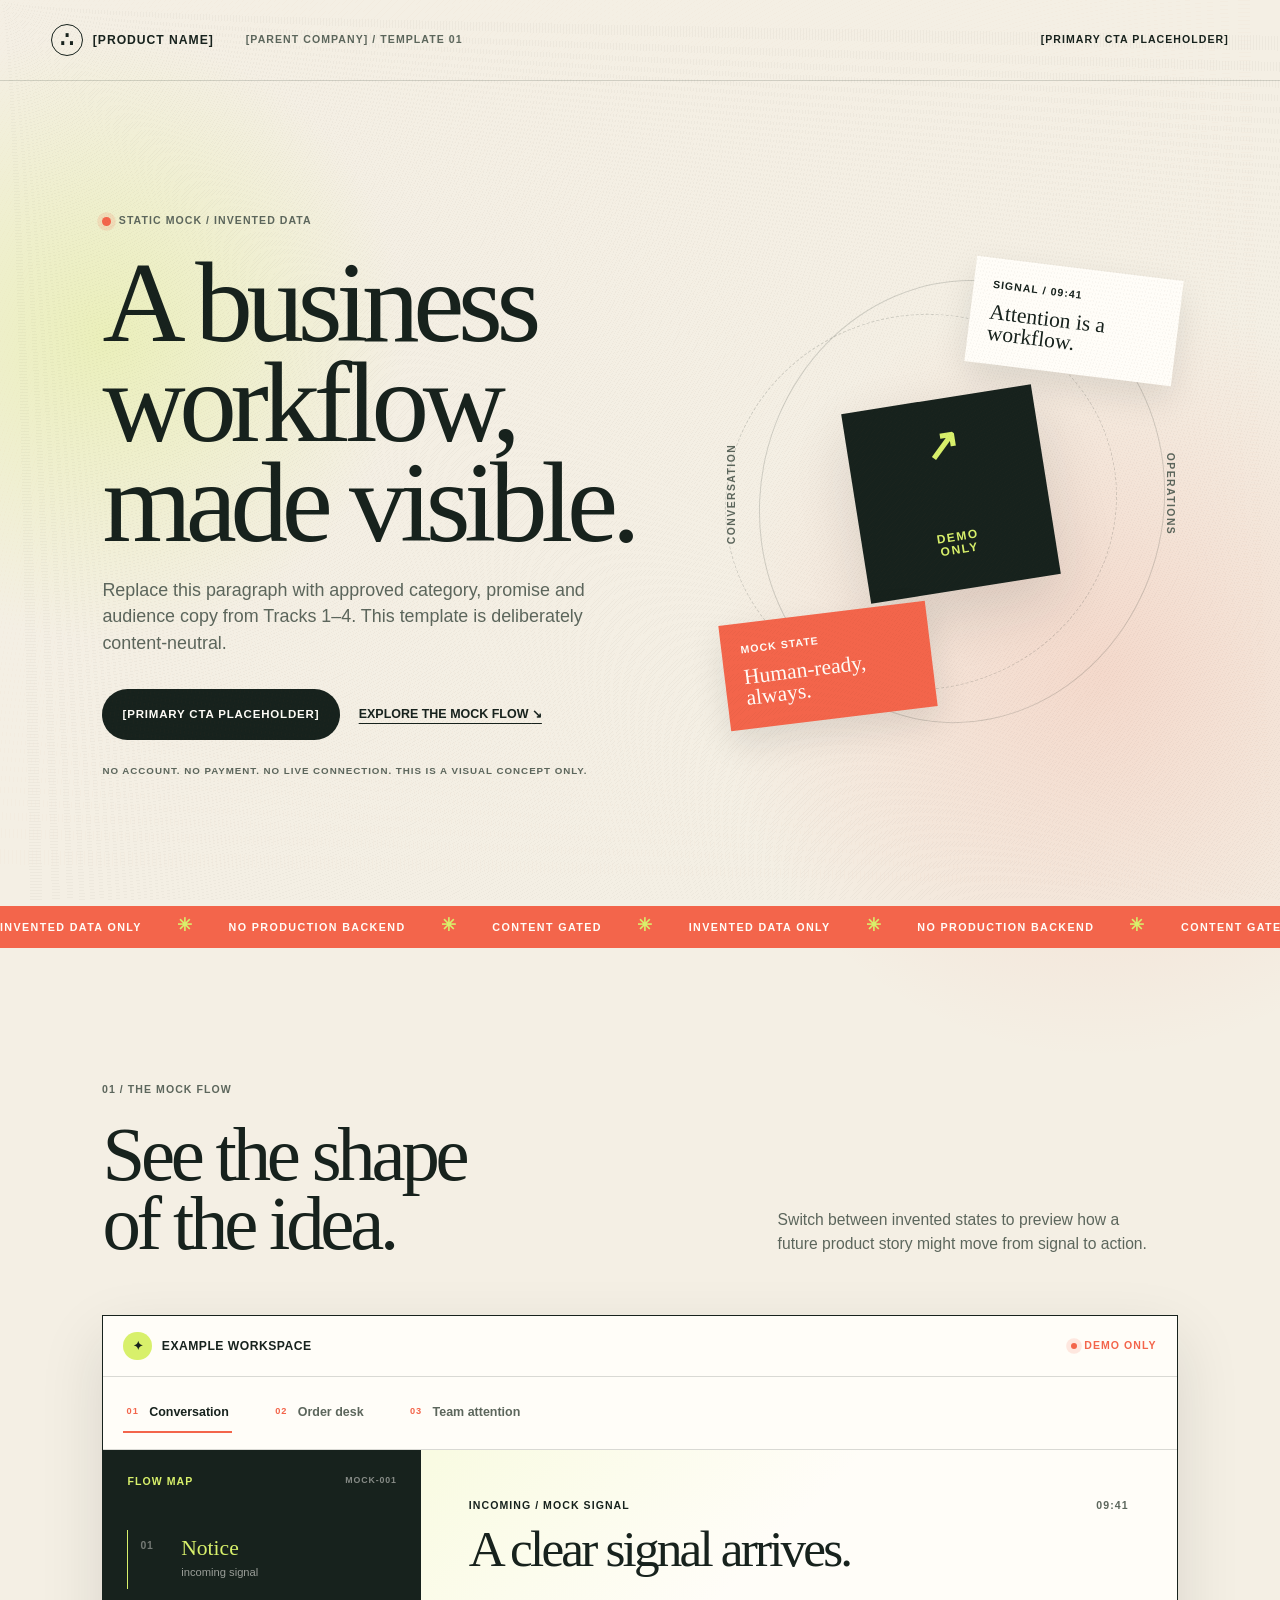
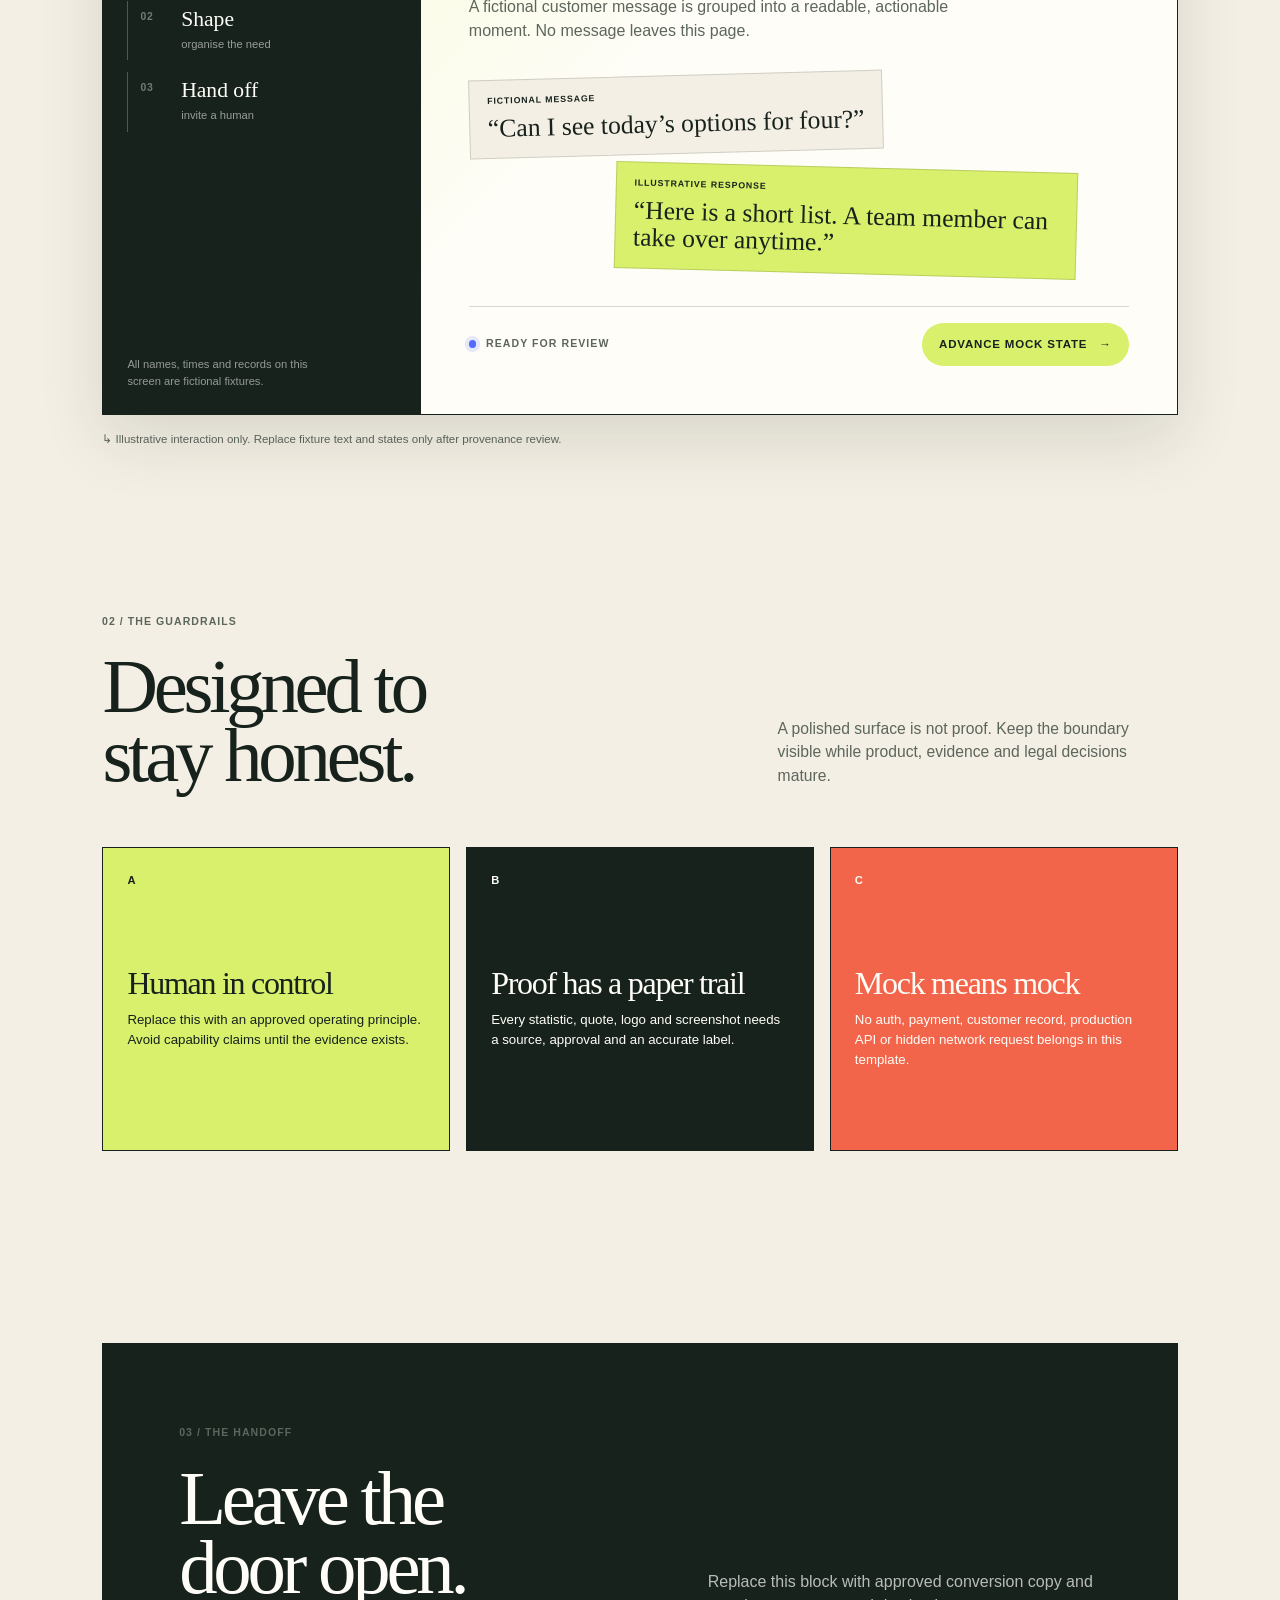
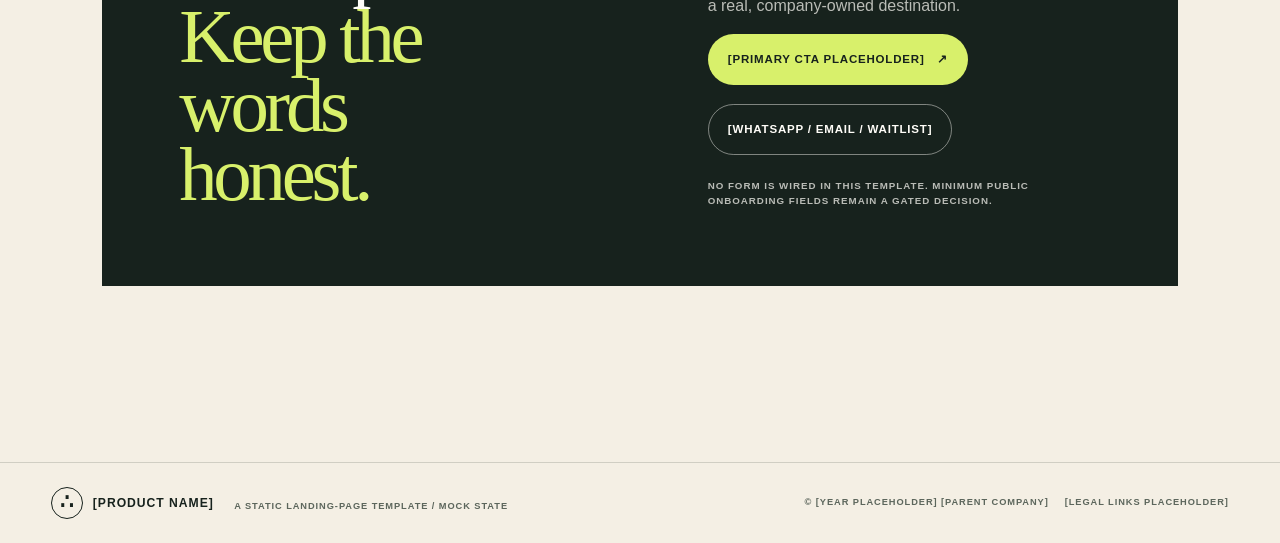
==== site/index.html @ c1456623 "feat(web): add native landing template mock flow Co-authored-by: Copilot <223556219+Copilot@users.no" ====
<!doctype html>
<html lang="en">
  <head>
    <meta charset="utf-8" />
    <meta name="viewport" content="width=device-width, initial-scale=1" />
    <meta
      name="description"
      content="Content-neutral landing-page template with an illustrative workflow mock."
    />
    <meta name="theme-color" content="#f4efe4" />
    <title>[PRODUCT NAME] — static landing-page template</title>
    <link rel="icon" href="./favicon.svg" type="image/svg+xml" />
    <link rel="stylesheet" href="./styles.css" />
  </head>
  <body>
    <a class="skip-link" href="#main-content">Skip to content</a>

    <div class="page-frame">
      <header class="site-header" aria-label="Site header">
        <a class="wordmark" href="#top" aria-label="Return to top">
          <span class="wordmark-mark" aria-hidden="true">∴</span>
          <span>[PRODUCT NAME]</span>
        </a>
        <p class="header-note">[PARENT COMPANY] / TEMPLATE 01</p>
        <a class="header-link" href="#contact">[PRIMARY CTA PLACEHOLDER]</a>
      </header>

      <main id="main-content">
        <section class="hero section-grid" id="top" aria-labelledby="hero-title">
          <div class="hero-copy reveal">
            <p class="eyebrow"><span class="status-dot" aria-hidden="true"></span> STATIC MOCK / INVENTED DATA</p>
            <h1 id="hero-title">A business workflow, made visible.</h1>
            <p class="hero-lede">
              Replace this paragraph with approved category, promise and audience
              copy from Tracks 1–4. This template is deliberately content-neutral.
            </p>
            <div class="hero-actions" aria-label="Primary actions">
              <a class="button button-primary" href="#contact">[PRIMARY CTA PLACEHOLDER]</a>
              <a class="text-link" href="#experience">Explore the mock flow <span aria-hidden="true">↘</span></a>
            </div>
            <p class="micro-note">
              No account. No payment. No live connection. This is a visual concept only.
            </p>
          </div>

          <div class="hero-orbit reveal reveal-delay" aria-label="Illustrative signal board">
            <div class="orbit-halo orbit-halo-one" aria-hidden="true"></div>
            <div class="orbit-halo orbit-halo-two" aria-hidden="true"></div>
            <div class="orbit-card orbit-card-top">
              <span class="card-kicker">SIGNAL / 09:41</span>
              <strong>Attention is a workflow.</strong>
            </div>
            <div class="orbit-core">
              <span class="core-rune" aria-hidden="true">↗</span>
              <span>DEMO<br />ONLY</span>
            </div>
            <div class="orbit-card orbit-card-bottom">
              <span class="card-kicker">MOCK STATE</span>
              <strong>Human-ready, always.</strong>
            </div>
            <span class="orbit-label orbit-label-left">conversation</span>
            <span class="orbit-label orbit-label-right">operations</span>
          </div>
        </section>

        <section class="marquee-band" aria-label="Template boundary">
          <div class="marquee-track">
            <span>INVENTED DATA ONLY</span><span aria-hidden="true">✳</span>
            <span>NO PRODUCTION BACKEND</span><span aria-hidden="true">✳</span>
            <span>CONTENT GATED</span><span aria-hidden="true">✳</span>
            <span>INVENTED DATA ONLY</span><span aria-hidden="true">✳</span>
            <span>NO PRODUCTION BACKEND</span><span aria-hidden="true">✳</span>
            <span>CONTENT GATED</span><span aria-hidden="true">✳</span>
          </div>
        </section>

        <section class="experience section-wrap" id="experience" aria-labelledby="experience-title">
          <div class="section-heading reveal">
            <div>
              <p class="eyebrow">01 / THE MOCK FLOW</p>
              <h2 id="experience-title">See the shape of the idea.</h2>
            </div>
            <p class="section-intro">
              Switch between invented states to preview how a future product story
              might move from signal to action.
            </p>
          </div>

          <div class="demo-shell reveal">
            <div class="demo-topline">
              <div class="demo-brand">
                <span class="demo-brand-mark" aria-hidden="true">✦</span>
                <span>Example workspace</span>
              </div>
              <span class="demo-pill"><span class="status-dot" aria-hidden="true"></span> DEMO ONLY</span>
            </div>

            <div class="demo-tabs" role="tablist" aria-label="Mock workflow views">
              <button class="demo-tab is-active" id="tab-conversation" role="tab" aria-selected="true" aria-controls="mock-panel" tabindex="0" data-view="conversation">
                <span class="tab-index">01</span> Conversation
              </button>
              <button class="demo-tab" id="tab-order" role="tab" aria-selected="false" aria-controls="mock-panel" tabindex="-1" data-view="order">
                <span class="tab-index">02</span> Order desk
              </button>
              <button class="demo-tab" id="tab-attention" role="tab" aria-selected="false" aria-controls="mock-panel" tabindex="-1" data-view="attention">
                <span class="tab-index">03</span> Team attention
              </button>
            </div>

            <div class="mock-panel" id="mock-panel" role="tabpanel" aria-labelledby="tab-conversation" aria-live="polite">
              <div class="mock-sidebar">
                <div class="sidebar-heading">
                  <span>FLOW MAP</span>
                  <span class="muted">MOCK-001</span>
                </div>
                <ol class="flow-list" aria-label="Mock flow steps">
                  <li class="flow-step is-current">
                    <button type="button" data-step="0">
                      <span class="flow-number">01</span>
                      <span><strong>Notice</strong><small>incoming signal</small></span>
                    </button>
                  </li>
                  <li class="flow-step">
                    <button type="button" data-step="1">
                      <span class="flow-number">02</span>
                      <span><strong>Shape</strong><small>organise the need</small></span>
                    </button>
                  </li>
                  <li class="flow-step">
                    <button type="button" data-step="2">
                      <span class="flow-number">03</span>
                      <span><strong>Hand off</strong><small>invite a human</small></span>
                    </button>
                  </li>
                </ol>
                <p class="sidebar-footnote">All names, times and records on this screen are fictional fixtures.</p>
              </div>

              <div class="mock-content">
                <div class="mock-content-top">
                  <div>
                    <p class="card-kicker" id="mock-kicker">INCOMING / MOCK SIGNAL</p>
                    <h3 id="mock-title">A clear signal arrives.</h3>
                  </div>
                  <span class="mock-time" id="mock-time">09:41</span>
                </div>
                <p class="mock-copy" id="mock-copy">
                  A fictional customer message is grouped into a readable,
                  actionable moment. No message leaves this page.
                </p>
                <div class="mock-visual" id="mock-visual">
                  <div class="message-bubble message-bubble-in">
                    <span class="bubble-label">FICTIONAL MESSAGE</span>
                    “Can I see today’s options for four?”
                  </div>
                  <div class="message-bubble message-bubble-out">
                    <span class="bubble-label">ILLUSTRATIVE RESPONSE</span>
                    “Here is a short list. A team member can take over anytime.”
                  </div>
                </div>
                <div class="mock-footer">
                  <span class="mock-state" id="mock-state"><span class="state-dot" aria-hidden="true"></span> Ready for review</span>
                  <button class="button button-small" type="button" id="mock-action">Advance mock state <span aria-hidden="true">→</span></button>
                </div>
              </div>
            </div>
          </div>
          <p class="demo-caption"><span aria-hidden="true">↳</span> Illustrative interaction only. Replace fixture text and states only after provenance review.</p>
        </section>

        <section class="principles section-wrap" id="principles" aria-labelledby="principles-title">
          <div class="section-heading reveal">
            <div>
              <p class="eyebrow">02 / THE GUARDRAILS</p>
              <h2 id="principles-title">Designed to stay honest.</h2>
            </div>
            <p class="section-intro">
              A polished surface is not proof. Keep the boundary visible while
              product, evidence and legal decisions mature.
            </p>
          </div>
          <div class="principles-grid">
            <article class="principle-card principle-card-lime reveal">
              <span class="principle-number">A</span>
              <h3>Human in control</h3>
              <p>Replace this with an approved operating principle. Avoid capability claims until the evidence exists.</p>
            </article>
            <article class="principle-card principle-card-ink reveal reveal-delay">
              <span class="principle-number">B</span>
              <h3>Proof has a paper trail</h3>
              <p>Every statistic, quote, logo and screenshot needs a source, approval and an accurate label.</p>
            </article>
            <article class="principle-card principle-card-red reveal reveal-delay-two">
              <span class="principle-number">C</span>
              <h3>Mock means mock</h3>
              <p>No auth, payment, customer record, production API or hidden network request belongs in this template.</p>
            </article>
          </div>
        </section>

        <section class="contact section-wrap" id="contact" aria-labelledby="contact-title">
          <div class="contact-panel reveal">
            <div>
              <p class="eyebrow">03 / THE HANDOFF</p>
              <h2 id="contact-title">Leave the door open.<br /><em>Keep the words honest.</em></h2>
            </div>
            <div class="contact-copy">
              <p>Replace this block with approved conversion copy and a real, company-owned destination.</p>
              <div class="contact-actions" aria-label="Contact placeholders">
                <a class="button button-light" href="#contact">[PRIMARY CTA PLACEHOLDER] <span aria-hidden="true">↗</span></a>
                <a class="button button-outline-light" href="#contact">[WHATSAPP / EMAIL / WAITLIST]</a>
              </div>
              <p class="micro-note micro-note-light">No form is wired in this template. Minimum public onboarding fields remain a gated decision.</p>
            </div>
          </div>
        </section>
      </main>

      <footer class="site-footer">
        <div>
          <span class="wordmark"><span class="wordmark-mark" aria-hidden="true">∴</span> [PRODUCT NAME]</span>
          <span class="footer-note">A static landing-page template / mock state</span>
        </div>
        <div class="footer-right">
          <span>© [YEAR PLACEHOLDER] [PARENT COMPANY]</span>
          <span>[LEGAL LINKS PLACEHOLDER]</span>
        </div>
      </footer>
    </div>

    <noscript>
      <div class="noscript-note">This template’s mock flow needs JavaScript for its illustrative state changes. The surrounding content remains available without it.</div>
    </noscript>
    <script src="./app.js" defer></script>
  </body>
</html>
---- site/styles.css ----
:root {
  --paper: #f4efe4;
  --paper-deep: #e9e0cf;
  --ink: #17221d;
  --ink-soft: #5c665c;
  --lime: #d8f06b;
  --red: #f3654b;
  --blue: #536bff;
  --white: #fffdf8;
  --line: rgba(23, 34, 29, 0.16);
  --line-light: rgba(255, 253, 248, 0.2);
  --shadow: 0 24px 60px rgba(23, 34, 29, 0.12);
  --display: "Iowan Old Style", "Baskerville", "Baskerville Old Face", Georgia, serif;
  --body: "Avenir Next", "Segoe UI", "Helvetica Neue", sans-serif;
  color-scheme: light;
}

* {
  box-sizing: border-box;
}

html {
  scroll-behavior: smooth;
}

body {
  margin: 0;
  min-width: 320px;
  background:
    radial-gradient(circle at 8% 9%, rgba(216, 240, 107, 0.34), transparent 19rem),
    radial-gradient(circle at 86% 18%, rgba(243, 101, 75, 0.16), transparent 24rem),
    var(--paper);
  color: var(--ink);
  font-family: var(--body);
  line-height: 1.5;
}

body::before {
  position: fixed;
  z-index: 10;
  inset: 0;
  pointer-events: none;
  opacity: 0.055;
  background-image:
    repeating-radial-gradient(circle at 0 0, rgba(23, 34, 29, 0.5) 0 0.5px, transparent 0.5px 3px),
    repeating-radial-gradient(circle at 100% 100%, rgba(243, 101, 75, 0.35) 0 0.5px, transparent 0.5px 4px);
  content: "";
}

a {
  color: inherit;
}

button,
a {
  -webkit-tap-highlight-color: transparent;
}

button {
  font: inherit;
}

:focus-visible {
  outline: 3px solid var(--blue);
  outline-offset: 4px;
}

.skip-link {
  position: fixed;
  z-index: 20;
  top: 1rem;
  left: 1rem;
  padding: 0.7rem 1rem;
  transform: translateY(-160%);
  background: var(--ink);
  color: var(--white);
  text-decoration: none;
  transition: transform 180ms ease;
}

.skip-link:focus {
  transform: translateY(0);
}

.page-frame {
  width: min(100%, 1600px);
  margin: 0 auto;
  overflow: hidden;
}

.site-header,
.site-footer {
  display: flex;
  align-items: center;
  justify-content: space-between;
  gap: 1rem;
  padding: 1.5rem clamp(1.25rem, 4vw, 4rem);
}

.site-header {
  border-bottom: 1px solid var(--line);
}

.wordmark {
  display: inline-flex;
  align-items: center;
  gap: 0.6rem;
  color: var(--ink);
  font-size: 0.76rem;
  font-weight: 800;
  letter-spacing: 0.08em;
  text-decoration: none;
}

.wordmark-mark {
  display: grid;
  width: 2rem;
  height: 2rem;
  place-items: center;
  border: 1px solid var(--ink);
  border-radius: 50%;
  font-family: var(--display);
  font-size: 1.3rem;
  line-height: 1;
}

.header-note,
.header-link,
.eyebrow,
.card-kicker,
.micro-note,
.footer-note,
.footer-right,
.demo-pill,
.sidebar-heading,
.muted,
.tab-index,
.mock-time,
.bubble-label,
.mock-state {
  font-size: 0.66rem;
  font-weight: 800;
  letter-spacing: 0.1em;
  text-transform: uppercase;
}

.header-note {
  margin: 0 auto 0 1rem;
  color: var(--ink-soft);
}

.header-link {
  text-decoration: none;
}

.header-link:hover,
.text-link:hover {
  color: var(--red);
}

.section-grid {
  display: grid;
  grid-template-columns: minmax(0, 1.08fr) minmax(22rem, 0.92fr);
  gap: clamp(2rem, 7vw, 8rem);
  align-items: center;
  min-height: 680px;
  padding: clamp(4rem, 10vw, 9rem) clamp(1.25rem, 8vw, 8rem);
}

.hero-copy {
  max-width: 45rem;
}

.eyebrow {
  display: inline-flex;
  align-items: center;
  gap: 0.5rem;
  margin: 0 0 1.4rem;
  color: var(--ink-soft);
}

.status-dot,
.state-dot {
  display: inline-block;
  width: 0.55rem;
  height: 0.55rem;
  border-radius: 50%;
  background: var(--red);
  box-shadow: 0 0 0 0.3rem rgba(243, 101, 75, 0.14);
}

h1,
h2,
h3,
p {
  margin-top: 0;
}

h1,
h2 {
  font-family: var(--display);
  font-weight: 400;
  letter-spacing: -0.055em;
}

h1 {
  max-width: 12ch;
  margin-bottom: 1.5rem;
  font-size: clamp(4rem, 9vw, 8.6rem);
  line-height: 0.87;
}

.hero-lede {
  max-width: 32rem;
  margin-bottom: 2rem;
  color: var(--ink-soft);
  font-size: clamp(1rem, 1.4vw, 1.2rem);
}

.hero-actions,
.contact-actions {
  display: flex;
  flex-wrap: wrap;
  gap: 1.2rem;
  align-items: center;
}

.button {
  display: inline-flex;
  align-items: center;
  justify-content: center;
  gap: 0.75rem;
  min-height: 3.2rem;
  padding: 0.75rem 1.2rem;
  border: 1px solid transparent;
  border-radius: 999px;
  cursor: pointer;
  font-size: 0.72rem;
  font-weight: 800;
  letter-spacing: 0.07em;
  text-align: center;
  text-decoration: none;
  text-transform: uppercase;
  transition: transform 180ms ease, box-shadow 180ms ease, background 180ms ease;
}

.button:hover {
  transform: translateY(-3px);
  box-shadow: 0 10px 24px rgba(23, 34, 29, 0.14);
}

.button-primary {
  background: var(--ink);
  color: var(--white);
}

.button-small {
  min-height: 2.55rem;
  padding-inline: 1rem;
  background: var(--lime);
  color: var(--ink);
}

.text-link {
  font-size: 0.78rem;
  font-weight: 800;
  text-underline-offset: 0.3rem;
  text-transform: uppercase;
}

.micro-note {
  max-width: 31rem;
  margin: 1.4rem 0 0;
  color: var(--ink-soft);
  font-size: 0.61rem;
  line-height: 1.6;
}

.hero-orbit {
  position: relative;
  min-height: 32rem;
  isolation: isolate;
}

.orbit-halo {
  position: absolute;
  border: 1px solid var(--line);
  border-radius: 50%;
}

.orbit-halo-one {
  inset: 8% 3% 5% 8%;
  transform: rotate(13deg);
}

.orbit-halo-two {
  inset: 15% 13% 12% 0;
  border-style: dashed;
  transform: rotate(-20deg);
}

.orbit-core {
  position: absolute;
  top: 50%;
  left: 50%;
  display: grid;
  width: 12rem;
  height: 12rem;
  place-items: center;
  transform: translate(-50%, -50%) rotate(-9deg);
  background: var(--ink);
  color: var(--lime);
  box-shadow: var(--shadow);
  font-size: 0.75rem;
  font-weight: 800;
  letter-spacing: 0.13em;
  line-height: 1.1;
  text-align: center;
}

.core-rune {
  display: block;
  margin-bottom: 0.4rem;
  font-family: var(--display);
  font-size: 2.6rem;
  line-height: 0.7;
}

.orbit-card {
  position: absolute;
  display: grid;
  gap: 0.55rem;
  width: min(13rem, 48%);
  padding: 1.2rem;
  background: var(--white);
  box-shadow: 0 14px 34px rgba(23, 34, 29, 0.1);
}

.orbit-card strong {
  font-family: var(--display);
  font-size: 1.35rem;
  font-weight: 400;
  line-height: 1;
}

.orbit-card-top {
  top: 6%;
  right: 0;
  transform: rotate(7deg);
}

.orbit-card-bottom {
  bottom: 6%;
  left: 0;
  transform: rotate(-7deg);
  background: var(--red);
  color: var(--white);
}

.orbit-label {
  position: absolute;
  top: 50%;
  color: var(--ink-soft);
  font-size: 0.65rem;
  font-weight: 800;
  letter-spacing: 0.14em;
  text-transform: uppercase;
  writing-mode: vertical-rl;
}

.orbit-label-left {
  left: 0;
  transform: rotate(180deg) translateY(50%);
}

.orbit-label-right {
  right: 0;
  transform: translateY(-50%);
}

.marquee-band {
  overflow: hidden;
  background: var(--red);
  color: var(--white);
}

.marquee-track {
  display: flex;
  width: max-content;
  gap: 2.2rem;
  padding: 0.8rem 0;
  animation: marquee 28s linear infinite;
  font-size: 0.67rem;
  font-weight: 800;
  letter-spacing: 0.13em;
  text-transform: uppercase;
}

.marquee-track span:nth-child(even) {
  color: var(--lime);
  font-family: var(--display);
  font-size: 1.1rem;
  line-height: 0.7;
}

.section-wrap {
  padding: clamp(5rem, 10vw, 9rem) clamp(1.25rem, 8vw, 8rem);
}

.section-heading {
  display: grid;
  grid-template-columns: minmax(0, 1fr) minmax(14rem, 25rem);
  gap: 2rem;
  align-items: end;
  margin-bottom: 3.5rem;
}

h2 {
  max-width: 10ch;
  margin-bottom: 0;
  font-size: clamp(3rem, 6vw, 6rem);
  line-height: 0.9;
}

.section-intro {
  max-width: 24rem;
  margin-bottom: 0.2rem;
  color: var(--ink-soft);
  font-size: 0.98rem;
}

.demo-shell {
  overflow: hidden;
  border: 1px solid var(--ink);
  background: var(--white);
  box-shadow: var(--shadow);
}

.demo-topline,
.demo-tabs {
  display: flex;
  align-items: center;
  justify-content: space-between;
  gap: 1rem;
  padding: 1rem 1.25rem;
}

.demo-topline {
  border-bottom: 1px solid var(--line);
}

.demo-brand {
  display: flex;
  align-items: center;
  gap: 0.6rem;
  font-size: 0.76rem;
  font-weight: 800;
  letter-spacing: 0.04em;
  text-transform: uppercase;
}

.demo-brand-mark {
  display: grid;
  width: 1.8rem;
  height: 1.8rem;
  place-items: center;
  border-radius: 50%;
  background: var(--lime);
}

.demo-pill {
  display: inline-flex;
  align-items: center;
  gap: 0.45rem;
  color: var(--red);
}

.demo-pill .status-dot {
  width: 0.4rem;
  height: 0.4rem;
}

.demo-tabs {
  justify-content: flex-start;
  overflow-x: auto;
  border-bottom: 1px solid var(--line);
}

.demo-tab {
  display: inline-flex;
  align-items: center;
  gap: 0.65rem;
  padding: 0.6rem 0.2rem;
  border: 0;
  border-bottom: 2px solid transparent;
  background: transparent;
  color: var(--ink-soft);
  cursor: pointer;
  font-size: 0.78rem;
  font-weight: 800;
  white-space: nowrap;
}

.demo-tab + .demo-tab {
  margin-left: 1.5rem;
}

.demo-tab.is-active {
  border-color: var(--red);
  color: var(--ink);
}

.tab-index {
  color: var(--red);
  font-size: 0.58rem;
}

.mock-panel {
  display: grid;
  grid-template-columns: minmax(13rem, 0.42fr) minmax(0, 1fr);
  min-height: 28rem;
}

.mock-sidebar {
  display: flex;
  flex-direction: column;
  justify-content: space-between;
  padding: 1.5rem;
  background: var(--ink);
  color: var(--white);
}

.sidebar-heading {
  display: flex;
  justify-content: space-between;
  gap: 1rem;
  color: var(--lime);
}

.muted {
  color: rgba(255, 253, 248, 0.48);
  font-size: 0.55rem;
}

.flow-list {
  display: grid;
  gap: 0.75rem;
  padding: 0;
  margin: 2.5rem 0 auto;
  list-style: none;
}

.flow-step {
  border-left: 1px solid rgba(255, 253, 248, 0.25);
}

.flow-step.is-current {
  border-color: var(--lime);
}

.flow-step button {
  display: grid;
  grid-template-columns: 2rem 1fr;
  gap: 0.55rem;
  width: 100%;
  padding: 0.5rem 0 0.5rem 0.75rem;
  border: 0;
  background: transparent;
  color: var(--white);
  cursor: pointer;
  text-align: left;
}

.flow-step button:hover strong,
.flow-step.is-current strong {
  color: var(--lime);
}

.flow-number {
  color: rgba(255, 253, 248, 0.4);
  font-size: 0.65rem;
  font-weight: 800;
  letter-spacing: 0.08em;
}

.flow-step strong,
.flow-step small {
  display: block;
}

.flow-step strong {
  font-family: var(--display);
  font-size: 1.35rem;
  font-weight: 400;
  line-height: 1;
}

.flow-step small {
  margin-top: 0.3rem;
  color: rgba(255, 253, 248, 0.56);
  font-size: 0.7rem;
}

.sidebar-footnote {
  max-width: 13rem;
  margin: 2rem 0 0;
  color: rgba(255, 253, 248, 0.55);
  font-size: 0.7rem;
}

.mock-content {
  display: flex;
  flex-direction: column;
  min-width: 0;
  padding: clamp(1.5rem, 4vw, 3rem);
  background:
    linear-gradient(135deg, rgba(216, 240, 107, 0.16), transparent 34%),
    var(--white);
}

.mock-content-top {
  display: flex;
  justify-content: space-between;
  gap: 1rem;
  align-items: flex-start;
}

.mock-content h3 {
  max-width: 15ch;
  margin: 0.4rem 0 0;
  font-family: var(--display);
  font-size: clamp(2rem, 4vw, 4rem);
  font-weight: 400;
  letter-spacing: -0.055em;
  line-height: 0.93;
}

.mock-time {
  color: var(--ink-soft);
  white-space: nowrap;
}

.mock-copy {
  max-width: 30rem;
  margin: 1.4rem 0 0;
  color: var(--ink-soft);
}

.mock-visual {
  display: grid;
  gap: 0.8rem;
  max-width: 38rem;
  margin: auto 0;
  padding: 2rem 0;
}

.message-bubble {
  max-width: 76%;
  padding: 1rem 1.1rem;
  border: 1px solid var(--line);
  font-family: var(--display);
  font-size: clamp(1.15rem, 2vw, 1.6rem);
  line-height: 1.08;
}

.message-bubble-in {
  margin-right: auto;
  transform: rotate(-1.5deg);
  background: var(--paper);
}

.message-bubble-out {
  margin-left: auto;
  transform: rotate(1.5deg);
  background: var(--lime);
}

.bubble-label {
  display: block;
  margin-bottom: 0.55rem;
  font-family: var(--body);
  font-size: 0.55rem;
  line-height: 1;
}

.mock-footer {
  display: flex;
  flex-wrap: wrap;
  justify-content: space-between;
  gap: 1rem;
  align-items: center;
  padding-top: 1rem;
  border-top: 1px solid var(--line);
}

.mock-state {
  display: inline-flex;
  align-items: center;
  gap: 0.6rem;
  color: var(--ink-soft);
}

.state-dot {
  width: 0.48rem;
  height: 0.48rem;
  background: var(--blue);
  box-shadow: 0 0 0 0.25rem rgba(83, 107, 255, 0.14);
}

.demo-caption {
  margin: 1rem 0 0;
  color: var(--ink-soft);
  font-size: 0.72rem;
}

.principles {
  padding-top: 2rem;
}

.principles-grid {
  display: grid;
  grid-template-columns: repeat(3, 1fr);
  gap: 1rem;
}

.principle-card {
  min-height: 19rem;
  padding: 1.5rem;
  border: 1px solid var(--ink);
}

.principle-card-lime {
  background: var(--lime);
}

.principle-card-ink {
  background: var(--ink);
  color: var(--white);
}

.principle-card-red {
  background: var(--red);
  color: var(--white);
}

.principle-number {
  display: block;
  margin-bottom: 5rem;
  font-size: 0.7rem;
  font-weight: 800;
  letter-spacing: 0.1em;
}

.principle-card h3 {
  margin-bottom: 0.7rem;
  font-family: var(--display);
  font-size: 2rem;
  font-weight: 400;
  letter-spacing: -0.04em;
  line-height: 0.95;
}

.principle-card p {
  max-width: 24rem;
  margin-bottom: 0;
  font-size: 0.83rem;
}

.contact {
  padding-top: 4rem;
}

.contact-panel {
  display: grid;
  grid-template-columns: minmax(0, 1.1fr) minmax(18rem, 0.9fr);
  gap: 3rem;
  padding: clamp(2rem, 6vw, 5rem);
  background: var(--ink);
  color: var(--white);
}

.contact-panel h2 {
  max-width: 8ch;
}

.contact-panel h2 em {
  color: var(--lime);
  font-style: normal;
}

.contact-copy {
  align-self: end;
}

.contact-copy > p {
  max-width: 25rem;
  color: rgba(255, 253, 248, 0.7);
}

.button-light {
  background: var(--lime);
  color: var(--ink);
}

.button-outline-light {
  border-color: rgba(255, 253, 248, 0.45);
  color: var(--white);
}

.button-outline-light:hover {
  background: rgba(255, 253, 248, 0.1);
}

.micro-note-light {
  color: rgba(255, 253, 248, 0.48);
}

.site-footer {
  margin-top: 3rem;
  border-top: 1px solid var(--line);
}

.footer-note {
  margin-left: 1rem;
  color: var(--ink-soft);
  font-size: 0.58rem;
}

.footer-right {
  display: flex;
  flex-wrap: wrap;
  gap: 1rem;
  justify-content: flex-end;
  color: var(--ink-soft);
  font-size: 0.58rem;
  text-align: right;
}

.noscript-note {
  padding: 1rem 1.25rem;
  background: var(--red);
  color: var(--white);
  font-size: 0.85rem;
  text-align: center;
}

.reveal {
  animation: rise-in 700ms cubic-bezier(0.22, 1, 0.36, 1) both;
}

.reveal-delay {
  animation-delay: 120ms;
}

.reveal-delay-two {
  animation-delay: 220ms;
}

@keyframes rise-in {
  from {
    opacity: 0;
    transform: translateY(1.2rem);
  }
  to {
    opacity: 1;
    transform: translateY(0);
  }
}

@keyframes marquee {
  to {
    transform: translateX(-50%);
  }
}

@media (max-width: 900px) {
  .section-grid {
    grid-template-columns: 1fr;
    min-height: auto;
  }

  .hero-orbit {
    min-height: 28rem;
    max-width: 36rem;
    width: 100%;
    margin: 0 auto;
  }

  .mock-panel,
  .contact-panel {
    grid-template-columns: 1fr;
  }

  .mock-sidebar {
    min-height: auto;
  }

  .flow-list {
    grid-template-columns: repeat(3, 1fr);
    margin-top: 2rem;
  }

  .flow-step {
    border-top: 1px solid rgba(255, 253, 248, 0.25);
    border-left: 0;
  }

  .flow-step.is-current {
    border-color: var(--lime);
  }

  .flow-step button {
    grid-template-columns: 1fr;
    padding: 0.8rem 0.5rem 0.4rem 0;
  }

  .sidebar-footnote {
    max-width: 100%;
    margin-top: 1rem;
  }
}

@media (max-width: 680px) {
  .site-header {
    align-items: flex-start;
    flex-wrap: wrap;
  }

  .header-note {
    order: 3;
    width: 100%;
    margin: 0;
  }

  .header-link {
    margin-left: auto;
  }

  .section-grid {
    padding-top: 5rem;
  }

  h1 {
    font-size: clamp(3.65rem, 18vw, 6rem);
  }

  .section-heading,
  .principles-grid {
    grid-template-columns: 1fr;
  }

  .section-heading {
    gap: 1.5rem;
  }

  .principle-card {
    min-height: 14rem;
  }

  .principle-number {
    margin-bottom: 3rem;
  }

  .mock-content h3 {
    font-size: 2.6rem;
  }

  .message-bubble {
    max-width: 90%;
  }

  .footer-right {
    justify-content: flex-start;
    text-align: left;
  }
}

@media (prefers-reduced-motion: reduce) {
  html {
    scroll-behavior: auto;
  }

  *,
  *::before,
  *::after {
    animation-duration: 0.01ms !important;
    animation-iteration-count: 1 !important;
    transition-duration: 0.01ms !important;
  }
}
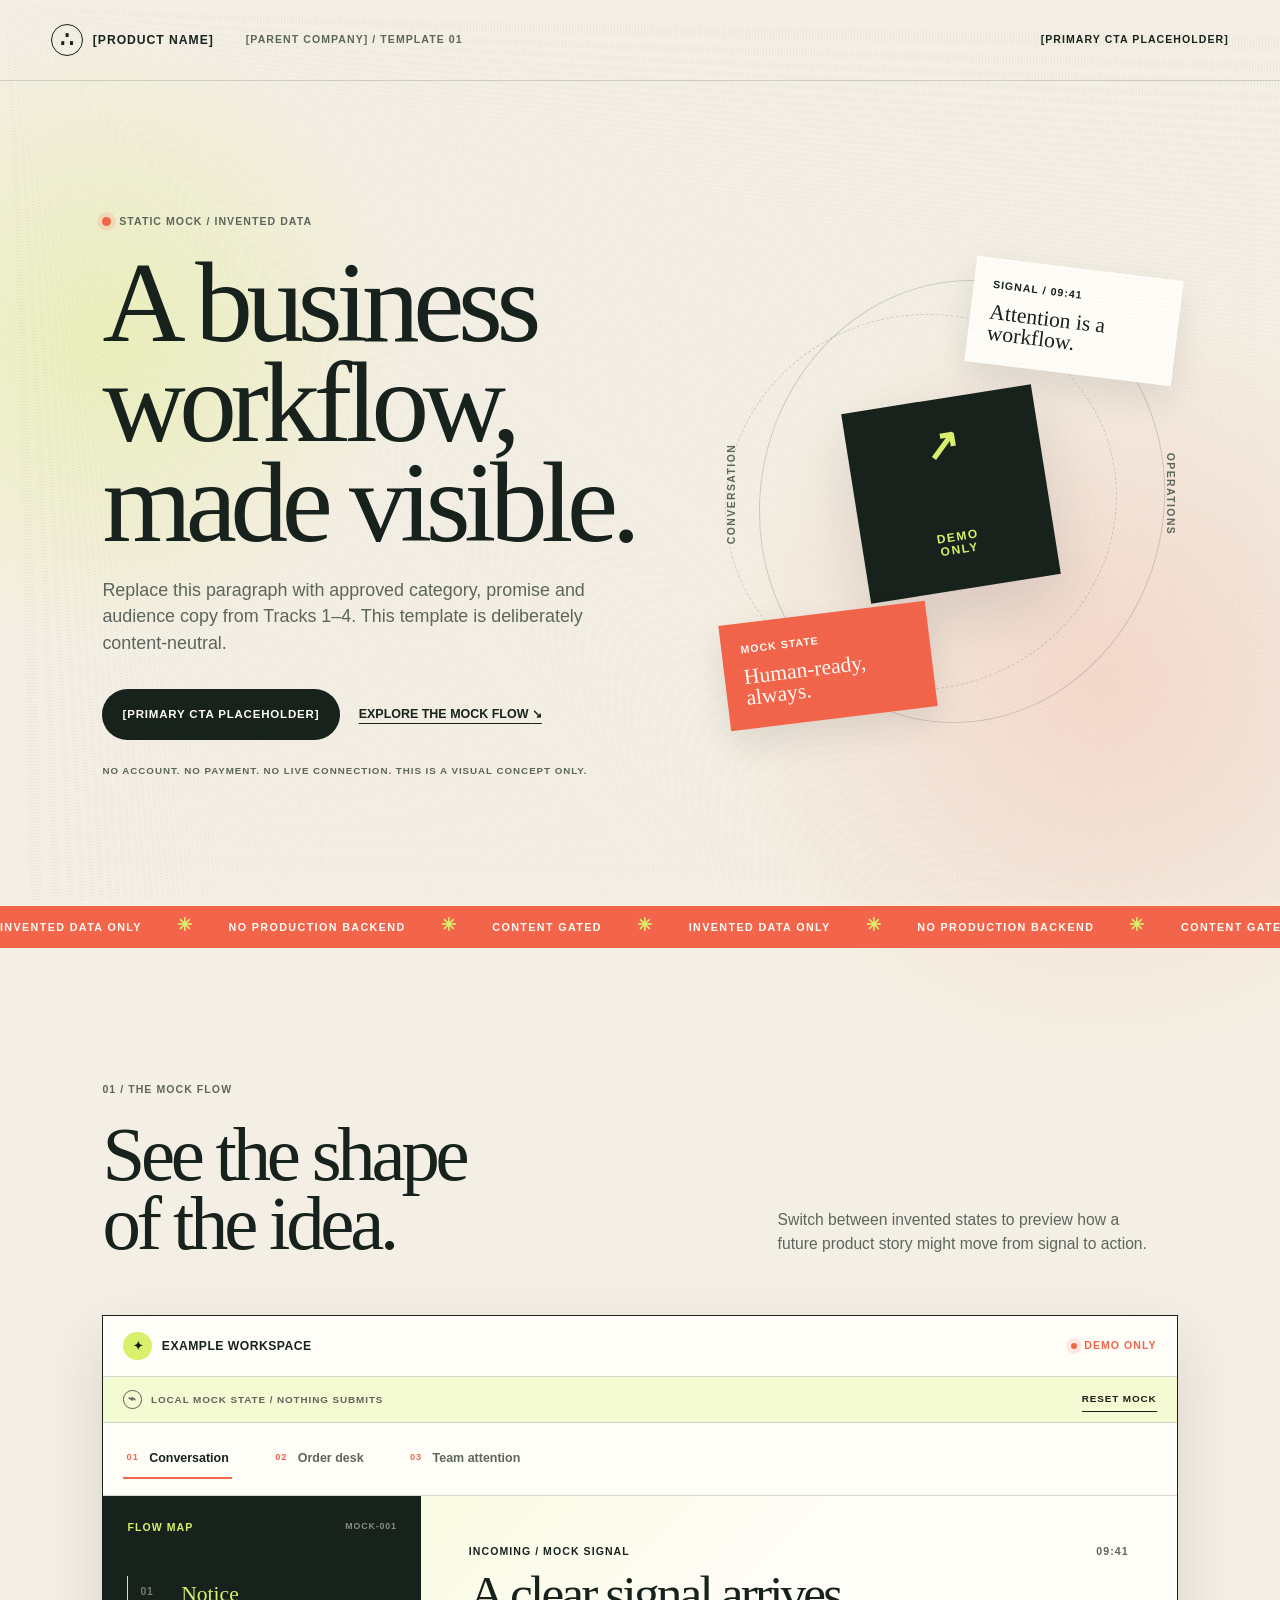
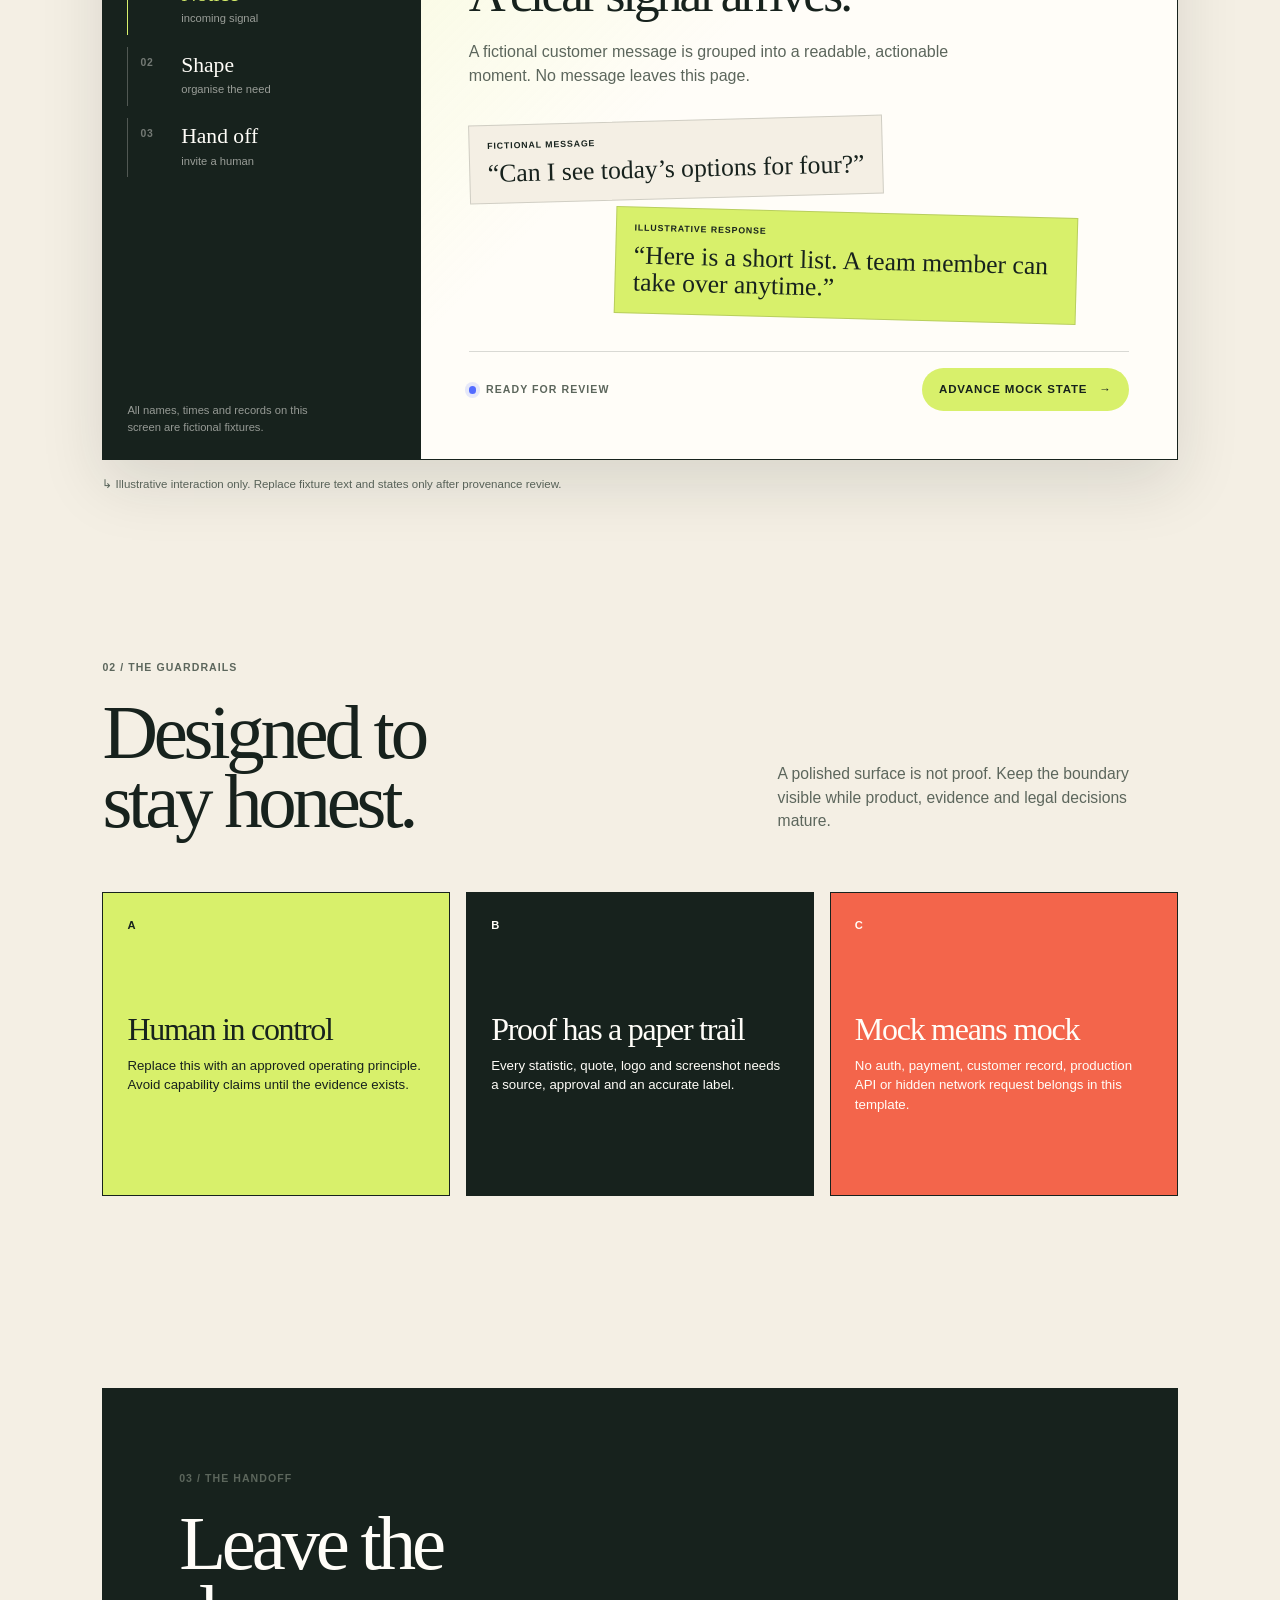
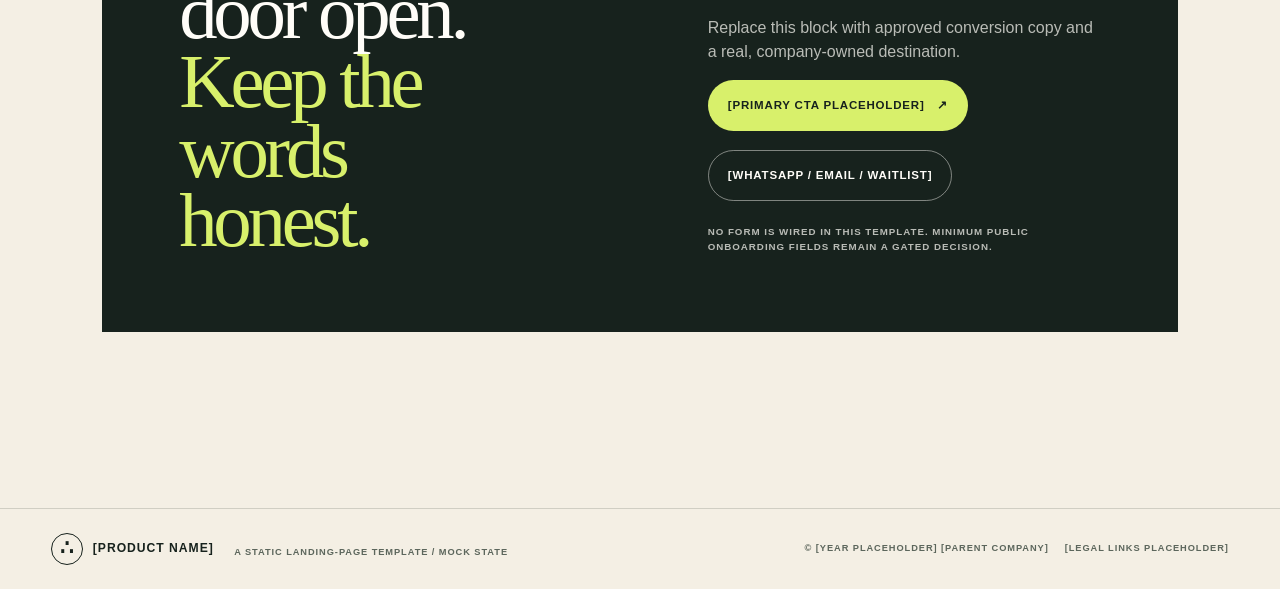
==== commit dfbcb1e3: "fix(web): strengthen mock flow QA states Co-authored-by: Copilot <223556219+Copilot@users.noreply.gi" ====
--- a/site/index.html
+++ b/site/index.html
@@ -95,7 +95,12 @@
               <span class="demo-pill"><span class="status-dot" aria-hidden="true"></span> DEMO ONLY</span>
             </div>
 
-            <div class="demo-tabs" role="tablist" aria-label="Mock workflow views">
+            <div class="mock-safety" id="mock-safety" role="note">
+              <span><span class="safety-icon" aria-hidden="true">⌁</span> LOCAL MOCK STATE / NOTHING SUBMITS</span>
+              <button class="reset-button" type="button" id="mock-reset">Reset mock</button>
+            </div>
+
+            <div class="demo-tabs" role="tablist" aria-label="Mock workflow views" aria-orientation="horizontal">
               <button class="demo-tab is-active" id="tab-conversation" role="tab" aria-selected="true" aria-controls="mock-panel" tabindex="0" data-view="conversation">
                 <span class="tab-index">01</span> Conversation
               </button>
@@ -107,7 +112,7 @@
               </button>
             </div>
 
-            <div class="mock-panel" id="mock-panel" role="tabpanel" aria-labelledby="tab-conversation" aria-live="polite">
+            <div class="mock-panel" id="mock-panel" role="tabpanel" aria-labelledby="tab-conversation" aria-describedby="mock-safety mock-announcement">
               <div class="mock-sidebar">
                 <div class="sidebar-heading">
                   <span>FLOW MAP</span>
@@ -115,7 +120,7 @@
                 </div>
                 <ol class="flow-list" aria-label="Mock flow steps">
                   <li class="flow-step is-current">
-                    <button type="button" data-step="0">
+                    <button type="button" data-step="0" aria-current="step">
                       <span class="flow-number">01</span>
                       <span><strong>Notice</strong><small>incoming signal</small></span>
                     </button>
@@ -148,6 +153,7 @@
                   A fictional customer message is grouped into a readable,
                   actionable moment. No message leaves this page.
                 </p>
+                <p class="sr-only" id="mock-announcement" role="status" aria-live="polite" aria-atomic="true"></p>
                 <div class="mock-visual" id="mock-visual">
                   <div class="message-bubble message-bubble-in">
                     <span class="bubble-label">FICTIONAL MESSAGE</span>
--- a/site/styles.css
+++ b/site/styles.css
@@ -437,6 +437,7 @@
 }
 
 .demo-topline,
+.mock-safety,
 .demo-tabs {
   display: flex;
   align-items: center;
@@ -447,6 +448,49 @@
 
 .demo-topline {
   border-bottom: 1px solid var(--line);
+}
+
+.mock-safety {
+  justify-content: space-between;
+  gap: 1rem;
+  padding: 0.65rem 1.25rem;
+  border-bottom: 1px solid var(--line);
+  background: rgba(216, 240, 107, 0.28);
+  color: var(--ink-soft);
+  font-size: 0.62rem;
+  font-weight: 800;
+  letter-spacing: 0.09em;
+  text-transform: uppercase;
+}
+
+.safety-icon {
+  display: inline-grid;
+  width: 1.15rem;
+  height: 1.15rem;
+  margin-right: 0.35rem;
+  place-items: center;
+  border: 1px solid currentColor;
+  border-radius: 50%;
+  font-family: var(--display);
+  font-size: 0.8rem;
+  line-height: 1;
+}
+
+.reset-button {
+  padding: 0.25rem 0;
+  border: 0;
+  border-bottom: 1px solid currentColor;
+  background: transparent;
+  color: var(--ink);
+  cursor: pointer;
+  font-size: 0.62rem;
+  font-weight: 800;
+  letter-spacing: 0.09em;
+  text-transform: uppercase;
+}
+
+.reset-button:hover {
+  color: var(--red);
 }
 
 .demo-brand {
@@ -618,6 +662,18 @@
     var(--white);
 }
 
+.sr-only {
+  position: absolute;
+  width: 1px;
+  height: 1px;
+  padding: 0;
+  margin: -1px;
+  overflow: hidden;
+  clip: rect(0, 0, 0, 0);
+  white-space: nowrap;
+  border: 0;
+}
+
 .mock-content-top {
   display: flex;
   justify-content: space-between;
@@ -957,6 +1013,14 @@
     min-height: 14rem;
   }
 
+  .flow-list {
+    grid-template-columns: 1fr;
+  }
+
+  .flow-step button {
+    grid-template-columns: 2rem 1fr;
+  }
+
   .principle-number {
     margin-bottom: 3rem;
   }
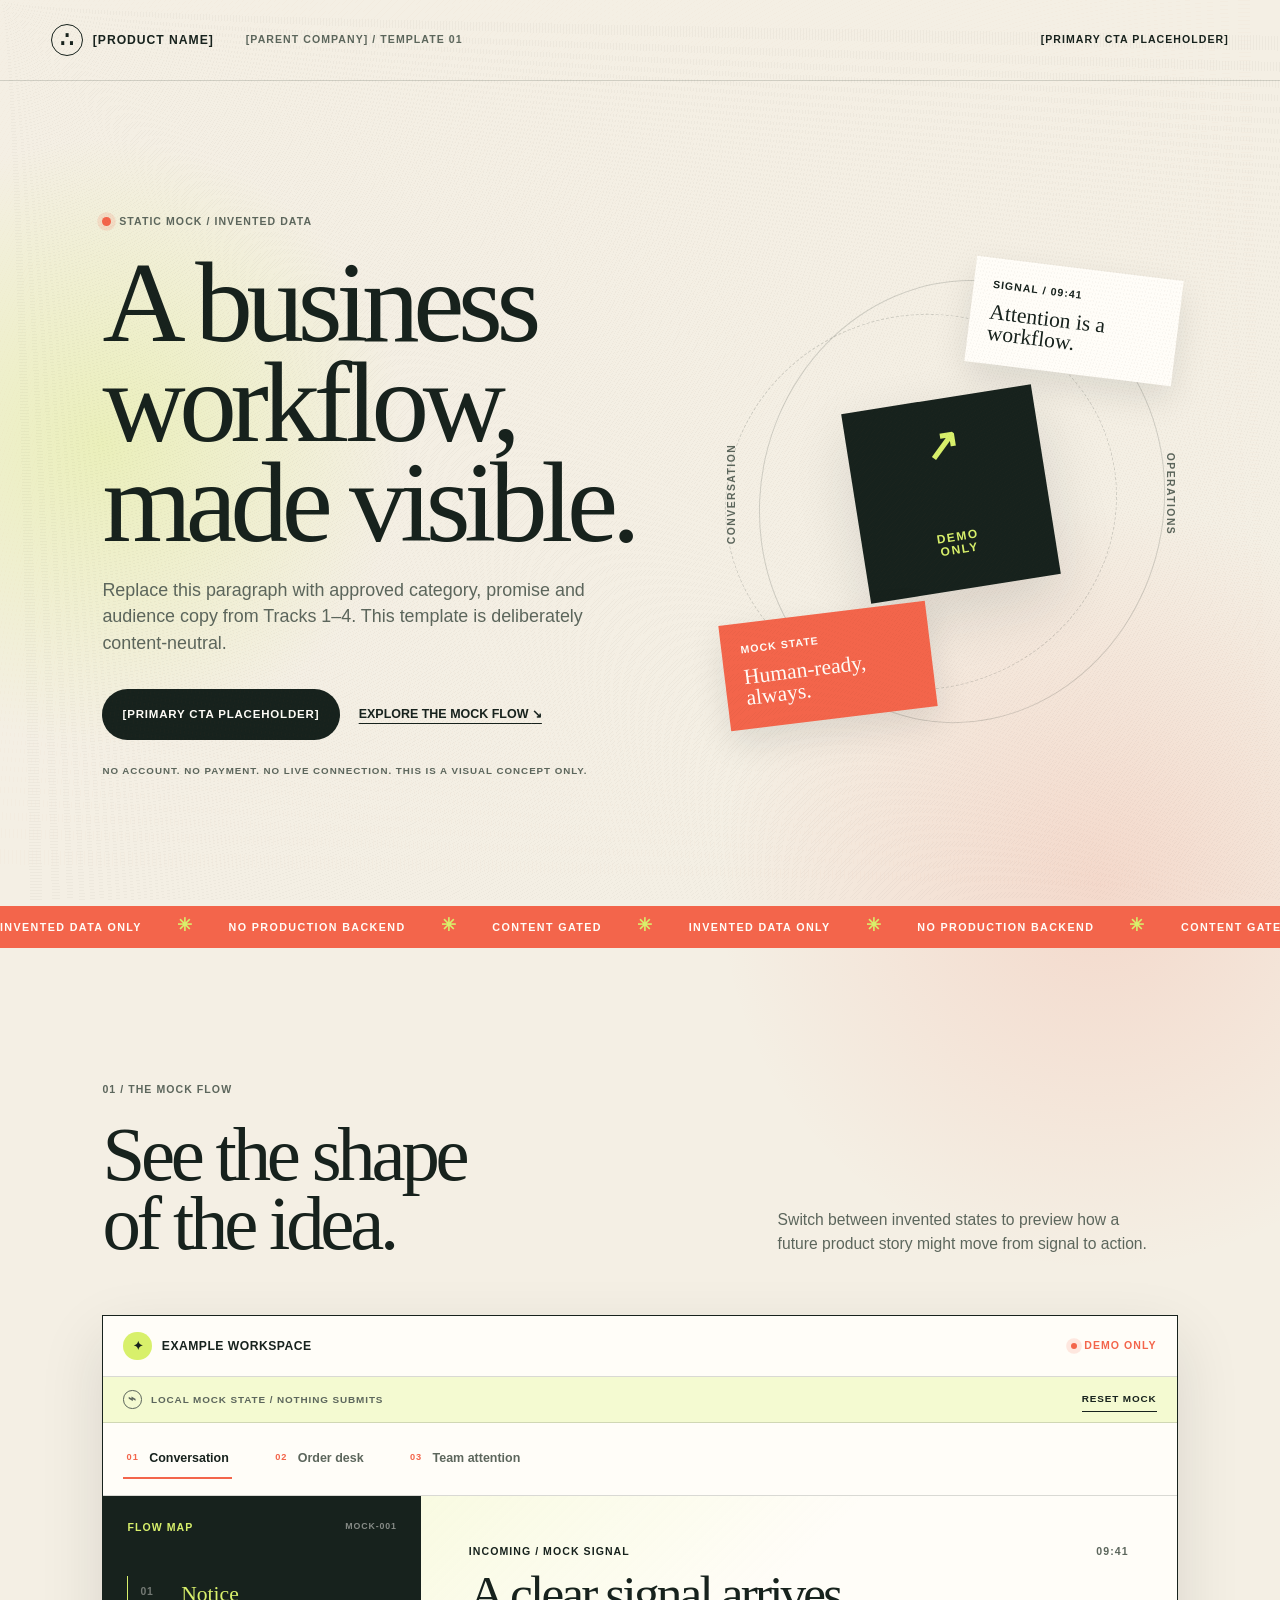
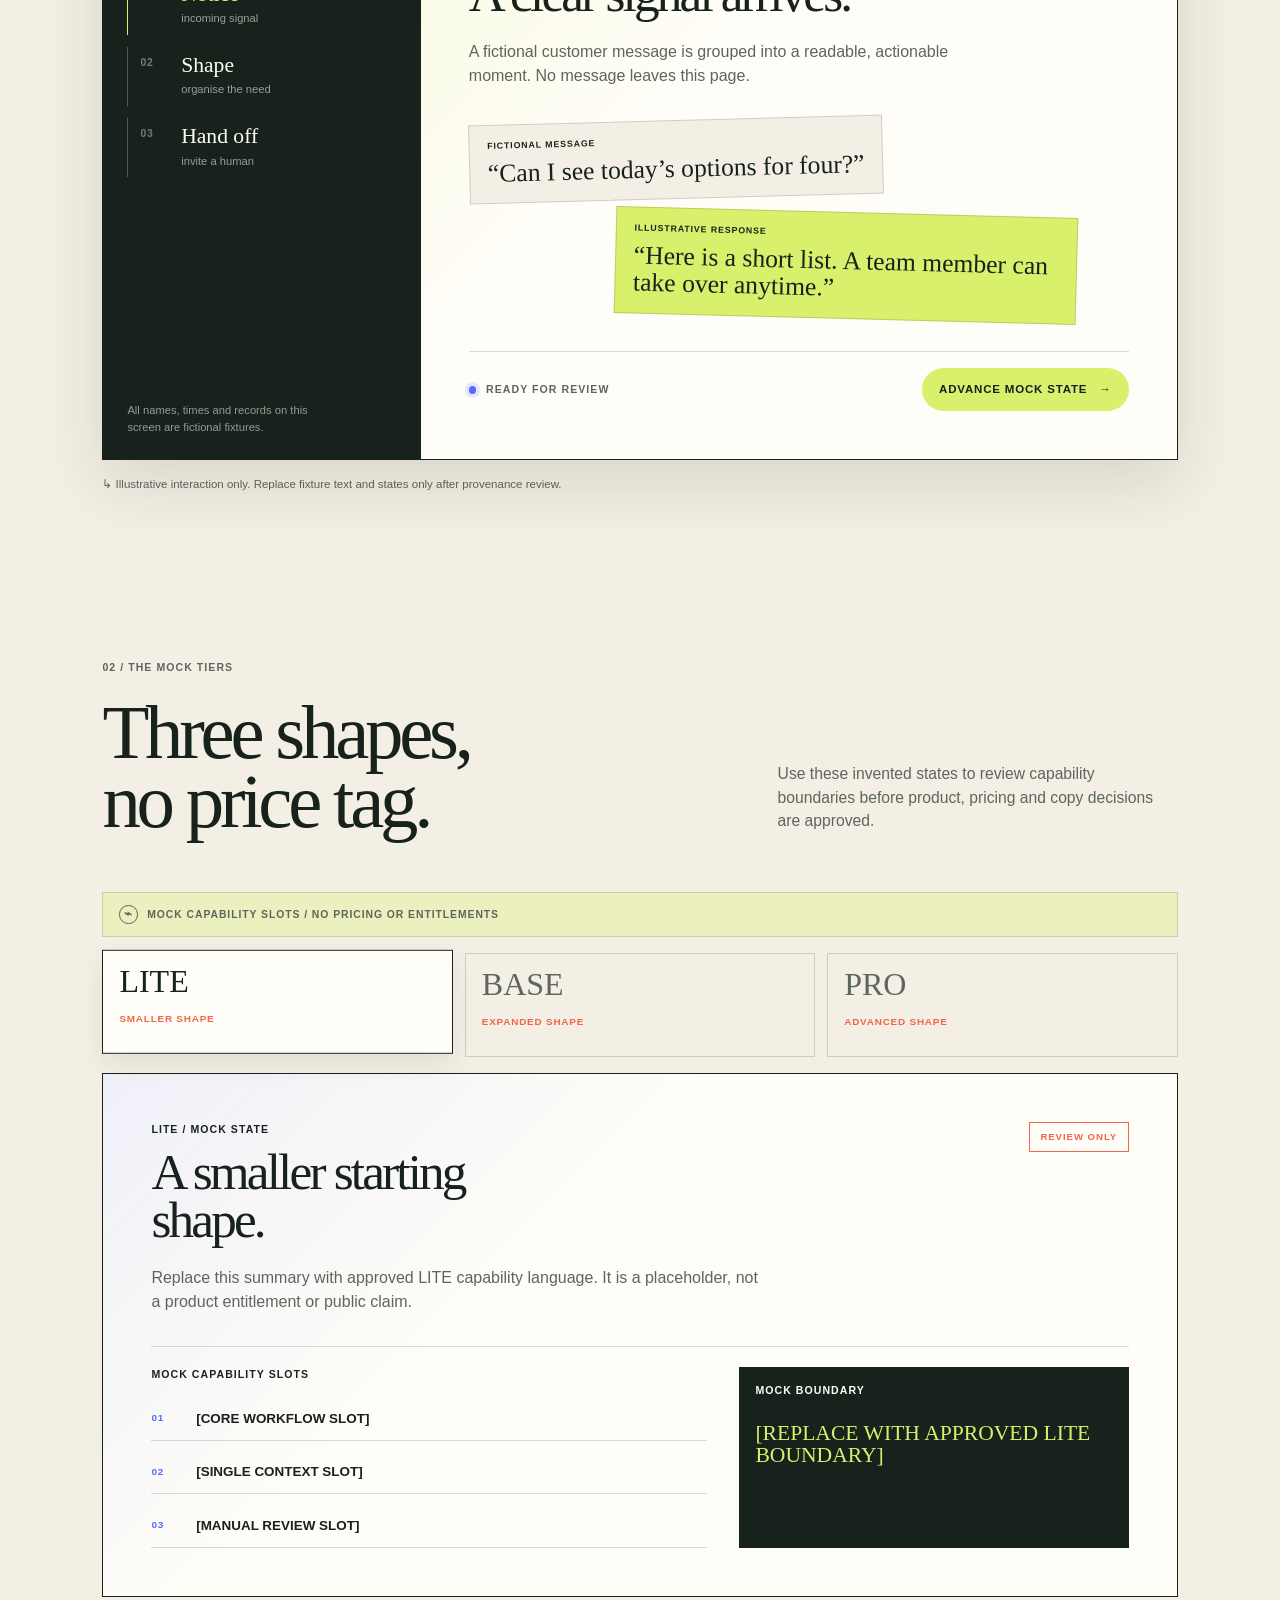
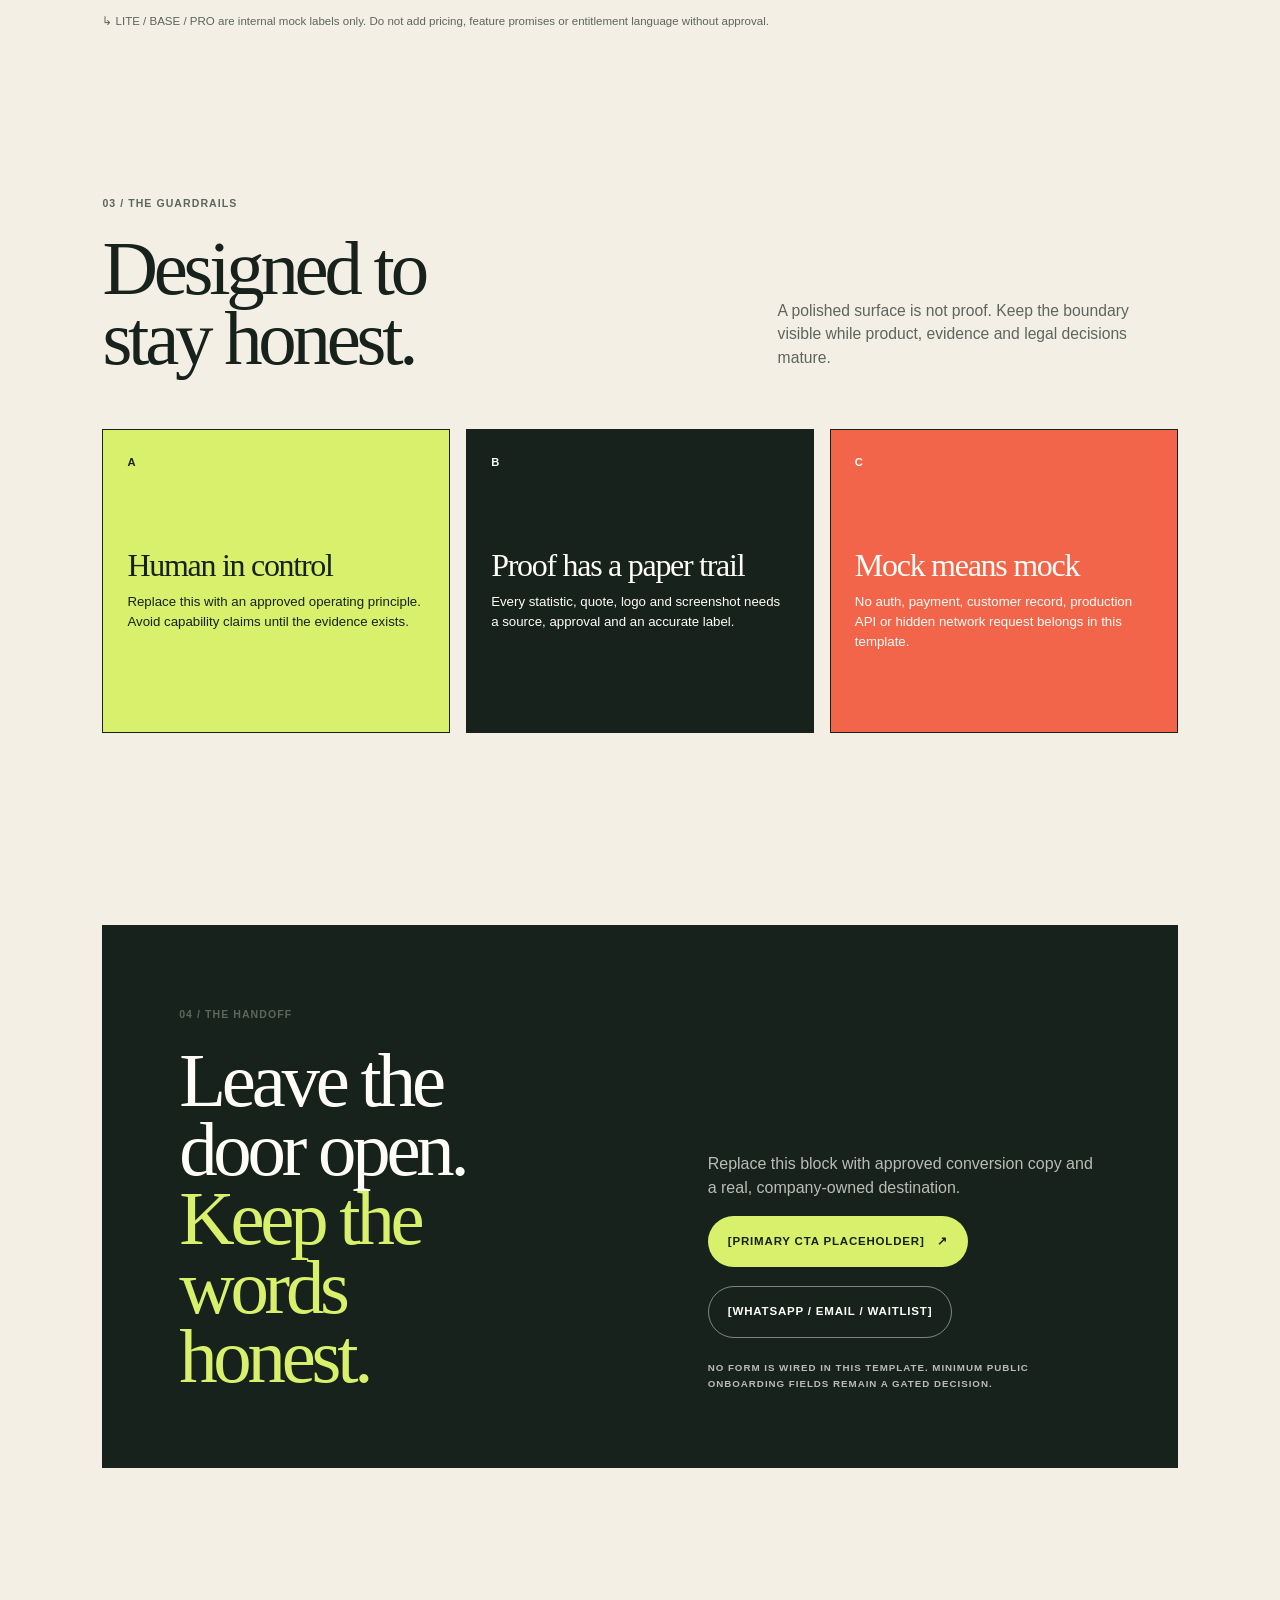
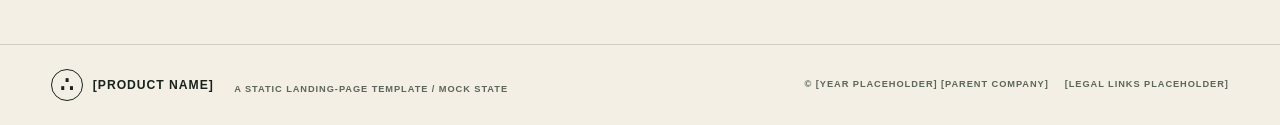
==== commit 8e894491: "feat(web): add internal capability tier mock Co-authored-by: Copilot <223556219+Copilot@users.norepl" ====
--- a/site/index.html
+++ b/site/index.html
@@ -174,10 +174,72 @@
           <p class="demo-caption"><span aria-hidden="true">↳</span> Illustrative interaction only. Replace fixture text and states only after provenance review.</p>
         </section>
 
+        <section class="tiers section-wrap" id="tiers" aria-labelledby="tiers-title">
+          <div class="section-heading reveal">
+            <div>
+              <p class="eyebrow">02 / THE MOCK TIERS</p>
+              <h2 id="tiers-title">Three shapes, no price tag.</h2>
+            </div>
+            <p class="section-intro">
+              Use these invented states to review capability boundaries before
+              product, pricing and copy decisions are approved.
+            </p>
+          </div>
+
+          <div class="tier-safety" id="tier-safety" role="note">
+            <span><span class="safety-icon" aria-hidden="true">⌁</span> MOCK CAPABILITY SLOTS / NO PRICING OR ENTITLEMENTS</span>
+          </div>
+
+          <div class="tier-tabs" role="tablist" aria-label="Mock capability tiers" aria-orientation="horizontal">
+            <button class="tier-tab is-active" id="tier-tab-lite" role="tab" aria-selected="true" aria-controls="tier-panel" tabindex="0" data-tier="lite">
+              <span class="tier-code">LITE</span>
+              <span class="tier-tab-note">smaller shape</span>
+            </button>
+            <button class="tier-tab" id="tier-tab-base" role="tab" aria-selected="false" aria-controls="tier-panel" tabindex="-1" data-tier="base">
+              <span class="tier-code">BASE</span>
+              <span class="tier-tab-note">expanded shape</span>
+            </button>
+            <button class="tier-tab" id="tier-tab-pro" role="tab" aria-selected="false" aria-controls="tier-panel" tabindex="-1" data-tier="pro">
+              <span class="tier-code">PRO</span>
+              <span class="tier-tab-note">advanced shape</span>
+            </button>
+          </div>
+
+          <div class="tier-panel" id="tier-panel" role="tabpanel" aria-labelledby="tier-tab-lite" aria-describedby="tier-safety tier-announcement">
+            <div class="tier-panel-heading">
+              <div>
+                <p class="card-kicker" id="tier-kicker">LITE / MOCK STATE</p>
+                <h3 id="tier-title">A smaller starting shape.</h3>
+              </div>
+              <span class="tier-badge" id="tier-badge">REVIEW ONLY</span>
+            </div>
+            <p class="tier-copy" id="tier-copy">
+              Replace this summary with approved LITE capability language. It is
+              a placeholder, not a product entitlement or public claim.
+            </p>
+            <p class="sr-only" id="tier-announcement" role="status" aria-live="polite" aria-atomic="true"></p>
+            <div class="tier-capability-grid">
+              <div>
+                <p class="card-kicker">MOCK CAPABILITY SLOTS</p>
+                <ul class="tier-capabilities" id="tier-capabilities">
+                  <li><span aria-hidden="true">01</span>[CORE CAPABILITY PLACEHOLDER]</li>
+                  <li><span aria-hidden="true">02</span>[REVIEW / SUPPORT SLOT]</li>
+                  <li><span aria-hidden="true">03</span>[WORKSPACE BOUNDARY SLOT]</li>
+                </ul>
+              </div>
+              <div class="tier-boundary">
+                <p class="card-kicker">MOCK BOUNDARY</p>
+                <p id="tier-boundary">[REPLACE WITH APPROVED LITE BOUNDARY]</p>
+              </div>
+            </div>
+          </div>
+          <p class="demo-caption"><span aria-hidden="true">↳</span> LITE / BASE / PRO are internal mock labels only. Do not add pricing, feature promises or entitlement language without approval.</p>
+        </section>
+
         <section class="principles section-wrap" id="principles" aria-labelledby="principles-title">
           <div class="section-heading reveal">
             <div>
-              <p class="eyebrow">02 / THE GUARDRAILS</p>
+              <p class="eyebrow">03 / THE GUARDRAILS</p>
               <h2 id="principles-title">Designed to stay honest.</h2>
             </div>
             <p class="section-intro">
@@ -207,7 +269,7 @@
         <section class="contact section-wrap" id="contact" aria-labelledby="contact-title">
           <div class="contact-panel reveal">
             <div>
-              <p class="eyebrow">03 / THE HANDOFF</p>
+              <p class="eyebrow">04 / THE HANDOFF</p>
               <h2 id="contact-title">Leave the door open.<br /><em>Keep the words honest.</em></h2>
             </div>
             <div class="contact-copy">
--- a/site/styles.css
+++ b/site/styles.css
@@ -769,6 +769,162 @@
   font-size: 0.72rem;
 }
 
+.tiers {
+  padding-top: 2rem;
+}
+
+.tier-safety {
+  display: flex;
+  align-items: center;
+  gap: 1rem;
+  padding: 0.75rem 1rem;
+  border: 1px solid var(--line);
+  background: rgba(216, 240, 107, 0.3);
+  color: var(--ink-soft);
+  font-size: 0.65rem;
+  font-weight: 800;
+  letter-spacing: 0.09em;
+  text-transform: uppercase;
+}
+
+.tier-tabs {
+  display: grid;
+  grid-template-columns: repeat(3, 1fr);
+  gap: 0.75rem;
+  margin-top: 1rem;
+}
+
+.tier-tab {
+  display: grid;
+  gap: 0.45rem;
+  min-height: 6.5rem;
+  padding: 1rem;
+  border: 1px solid var(--line);
+  background: transparent;
+  color: var(--ink-soft);
+  cursor: pointer;
+  text-align: left;
+  transition: transform 180ms ease, border-color 180ms ease, background 180ms ease;
+}
+
+.tier-tab:hover,
+.tier-tab.is-active {
+  border-color: var(--ink);
+  background: var(--white);
+  color: var(--ink);
+}
+
+.tier-tab.is-active {
+  transform: translateY(-0.2rem);
+  box-shadow: 0 10px 24px rgba(23, 34, 29, 0.08);
+}
+
+.tier-code {
+  font-family: var(--display);
+  font-size: 2rem;
+  line-height: 0.9;
+}
+
+.tier-tab-note {
+  color: var(--red);
+  font-size: 0.62rem;
+  font-weight: 800;
+  letter-spacing: 0.08em;
+  text-transform: uppercase;
+}
+
+.tier-panel {
+  margin-top: 1rem;
+  padding: clamp(1.5rem, 4vw, 3rem);
+  border: 1px solid var(--ink);
+  background:
+    linear-gradient(135deg, rgba(83, 107, 255, 0.09), transparent 38%),
+    var(--white);
+}
+
+.tier-panel-heading {
+  display: flex;
+  align-items: flex-start;
+  justify-content: space-between;
+  gap: 1rem;
+}
+
+.tier-panel h3 {
+  max-width: 16ch;
+  margin: 0.4rem 0 0;
+  font-family: var(--display);
+  font-size: clamp(2rem, 4vw, 4rem);
+  font-weight: 400;
+  letter-spacing: -0.055em;
+  line-height: 0.93;
+}
+
+.tier-badge {
+  flex: 0 0 auto;
+  padding: 0.45rem 0.65rem;
+  border: 1px solid var(--red);
+  color: var(--red);
+  font-size: 0.6rem;
+  font-weight: 800;
+  letter-spacing: 0.1em;
+  text-transform: uppercase;
+}
+
+.tier-copy {
+  max-width: 38rem;
+  margin: 1.4rem 0 0;
+  color: var(--ink-soft);
+}
+
+.tier-capability-grid {
+  display: grid;
+  grid-template-columns: minmax(0, 1fr) minmax(12rem, 0.7fr);
+  gap: 2rem;
+  margin-top: 2rem;
+  padding-top: 1.3rem;
+  border-top: 1px solid var(--line);
+}
+
+.tier-capabilities {
+  display: grid;
+  gap: 0.65rem;
+  padding: 0;
+  margin: 0.9rem 0 0;
+  list-style: none;
+}
+
+.tier-capabilities li {
+  display: grid;
+  grid-template-columns: 2rem 1fr;
+  gap: 0.8rem;
+  align-items: center;
+  min-height: 2.7rem;
+  padding: 0.55rem 0;
+  border-bottom: 1px solid var(--line);
+  font-size: 0.84rem;
+  font-weight: 700;
+}
+
+.tier-capabilities li span {
+  color: var(--blue);
+  font-size: 0.62rem;
+  letter-spacing: 0.08em;
+}
+
+.tier-boundary {
+  padding: 1rem;
+  background: var(--ink);
+  color: var(--white);
+}
+
+.tier-boundary p:last-child {
+  margin: 1.4rem 0 0;
+  color: var(--lime);
+  font-family: var(--display);
+  font-size: 1.35rem;
+  line-height: 1.05;
+}
+
 .principles {
   padding-top: 2rem;
 }
@@ -1005,6 +1161,24 @@
     grid-template-columns: 1fr;
   }
 
+  .tier-tabs {
+    grid-template-columns: 1fr;
+  }
+
+  .tier-tab {
+    min-height: 0;
+    grid-template-columns: auto 1fr;
+    align-items: center;
+  }
+
+  .tier-tab-note {
+    justify-self: end;
+  }
+
+  .tier-capability-grid {
+    grid-template-columns: 1fr;
+  }
+
   .section-heading {
     gap: 1.5rem;
   }
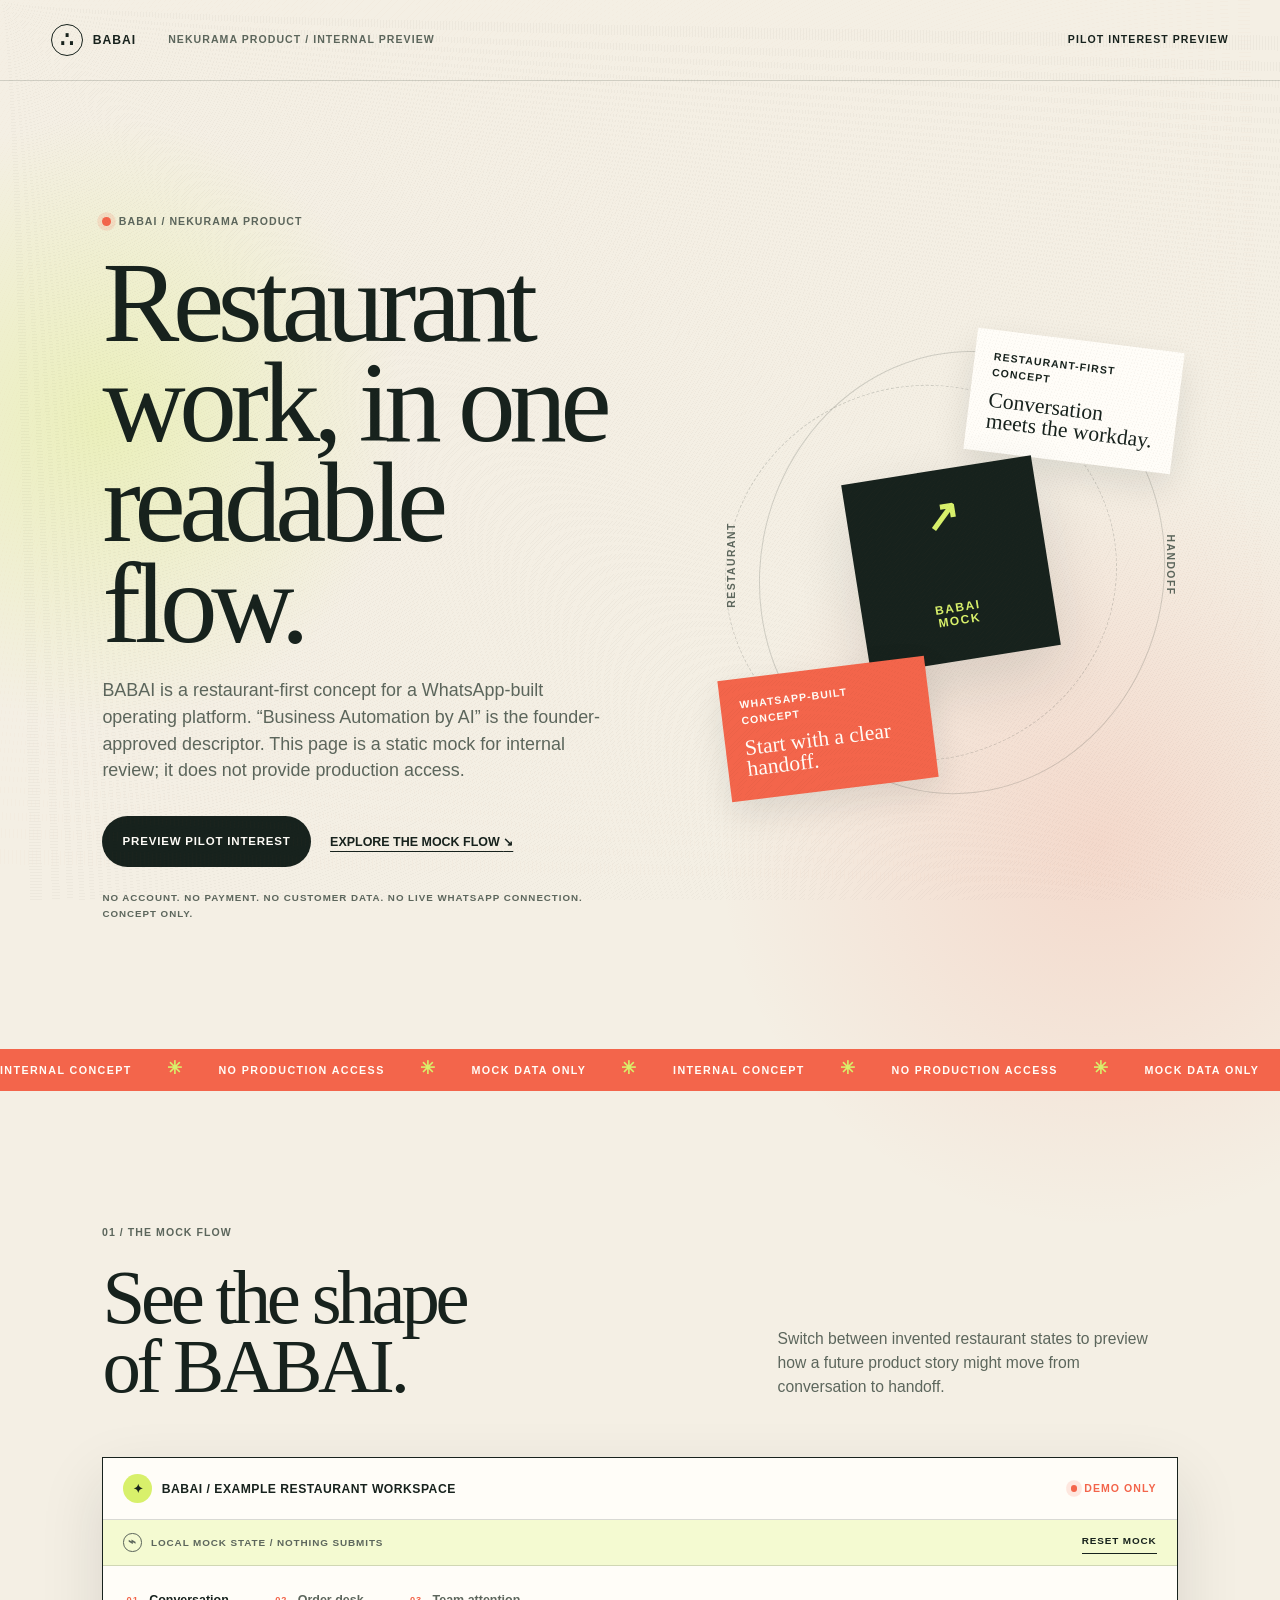
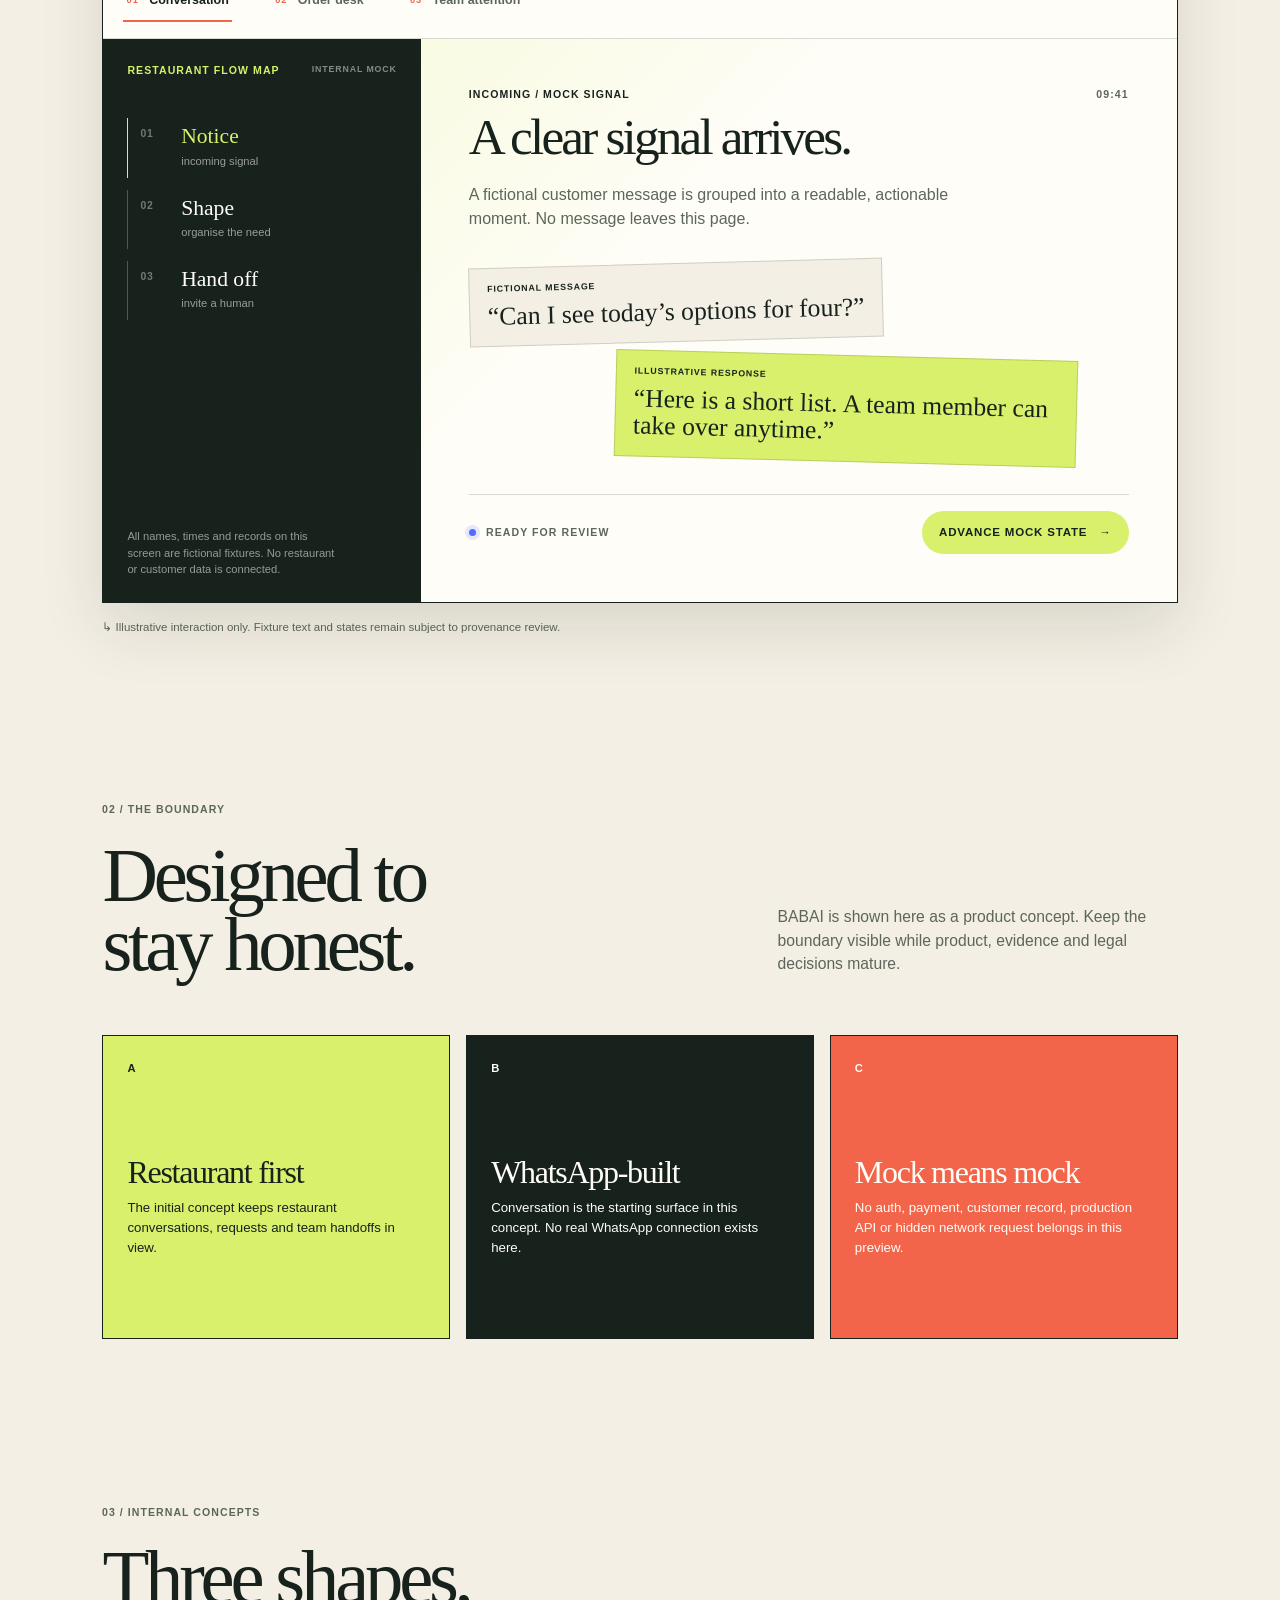
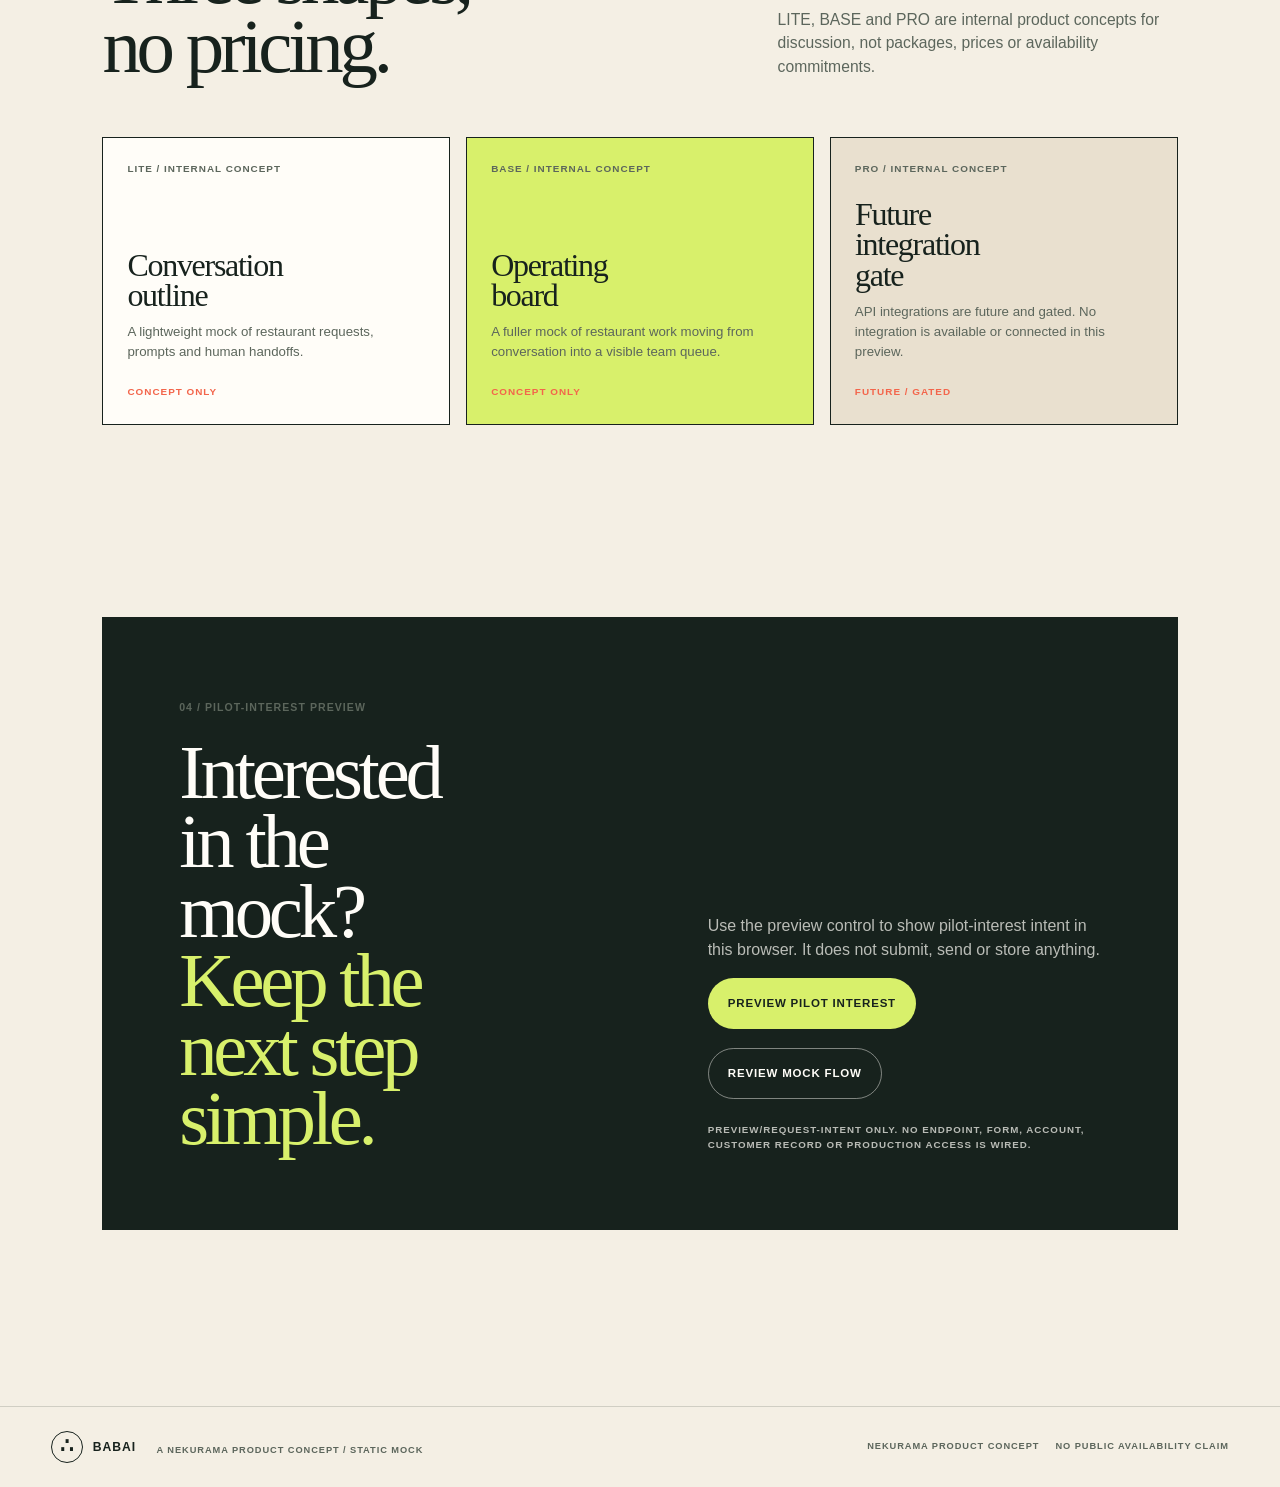
==== commit 42a41a31: "feat(web): focus BABAI static preview Co-authored-by: Copilot <223556219+Copilot@users.noreply.githu" ====
--- a/site/index.html
+++ b/site/index.html
@@ -5,10 +5,10 @@
     <meta name="viewport" content="width=device-width, initial-scale=1" />
     <meta
       name="description"
-      content="Content-neutral landing-page template with an illustrative workflow mock."
+      content="BABAI, a NEKURAMA product: a restaurant-first concept for a WhatsApp-built operating platform. Static mock only."
     />
     <meta name="theme-color" content="#f4efe4" />
-    <title>[PRODUCT NAME] — static landing-page template</title>
+    <title>BABAI — Business Automation by AI | NEKURAMA</title>
     <link rel="icon" href="./favicon.svg" type="image/svg+xml" />
     <link rel="stylesheet" href="./styles.css" />
   </head>
@@ -19,27 +19,28 @@
       <header class="site-header" aria-label="Site header">
         <a class="wordmark" href="#top" aria-label="Return to top">
           <span class="wordmark-mark" aria-hidden="true">∴</span>
-          <span>[PRODUCT NAME]</span>
+          <span>BABAI</span>
         </a>
-        <p class="header-note">[PARENT COMPANY] / TEMPLATE 01</p>
-        <a class="header-link" href="#contact">[PRIMARY CTA PLACEHOLDER]</a>
+        <p class="header-note">NEKURAMA PRODUCT / INTERNAL PREVIEW</p>
+        <a class="header-link" href="#contact">PILOT INTEREST PREVIEW</a>
       </header>
 
       <main id="main-content">
         <section class="hero section-grid" id="top" aria-labelledby="hero-title">
           <div class="hero-copy reveal">
-            <p class="eyebrow"><span class="status-dot" aria-hidden="true"></span> STATIC MOCK / INVENTED DATA</p>
-            <h1 id="hero-title">A business workflow, made visible.</h1>
+            <p class="eyebrow"><span class="status-dot" aria-hidden="true"></span> BABAI / NEKURAMA PRODUCT</p>
+            <h1 id="hero-title">Restaurant work, in one readable flow.</h1>
             <p class="hero-lede">
-              Replace this paragraph with approved category, promise and audience
-              copy from Tracks 1–4. This template is deliberately content-neutral.
+              BABAI is a restaurant-first concept for a WhatsApp-built operating platform.
+              “Business Automation by AI” is the founder-approved descriptor. This page is a
+              static mock for internal review; it does not provide production access.
             </p>
             <div class="hero-actions" aria-label="Primary actions">
-              <a class="button button-primary" href="#contact">[PRIMARY CTA PLACEHOLDER]</a>
+              <a class="button button-primary" href="#contact">Preview pilot interest</a>
               <a class="text-link" href="#experience">Explore the mock flow <span aria-hidden="true">↘</span></a>
             </div>
             <p class="micro-note">
-              No account. No payment. No live connection. This is a visual concept only.
+              No account. No payment. No customer data. No live WhatsApp connection. Concept only.
             </p>
           </div>
 
@@ -47,30 +48,30 @@
             <div class="orbit-halo orbit-halo-one" aria-hidden="true"></div>
             <div class="orbit-halo orbit-halo-two" aria-hidden="true"></div>
             <div class="orbit-card orbit-card-top">
-              <span class="card-kicker">SIGNAL / 09:41</span>
-              <strong>Attention is a workflow.</strong>
+              <span class="card-kicker">RESTAURANT-FIRST CONCEPT</span>
+              <strong>Conversation meets the workday.</strong>
             </div>
             <div class="orbit-core">
               <span class="core-rune" aria-hidden="true">↗</span>
-              <span>DEMO<br />ONLY</span>
+              <span>BABAI<br />MOCK</span>
             </div>
             <div class="orbit-card orbit-card-bottom">
-              <span class="card-kicker">MOCK STATE</span>
-              <strong>Human-ready, always.</strong>
-            </div>
-            <span class="orbit-label orbit-label-left">conversation</span>
-            <span class="orbit-label orbit-label-right">operations</span>
-          </div>
-        </section>
-
-        <section class="marquee-band" aria-label="Template boundary">
+              <span class="card-kicker">WHATSAPP-BUILT CONCEPT</span>
+              <strong>Start with a clear handoff.</strong>
+            </div>
+            <span class="orbit-label orbit-label-left">restaurant</span>
+            <span class="orbit-label orbit-label-right">handoff</span>
+          </div>
+        </section>
+
+        <section class="marquee-band" aria-label="Internal boundary">
           <div class="marquee-track">
-            <span>INVENTED DATA ONLY</span><span aria-hidden="true">✳</span>
-            <span>NO PRODUCTION BACKEND</span><span aria-hidden="true">✳</span>
-            <span>CONTENT GATED</span><span aria-hidden="true">✳</span>
-            <span>INVENTED DATA ONLY</span><span aria-hidden="true">✳</span>
-            <span>NO PRODUCTION BACKEND</span><span aria-hidden="true">✳</span>
-            <span>CONTENT GATED</span><span aria-hidden="true">✳</span>
+            <span>INTERNAL CONCEPT</span><span aria-hidden="true">✳</span>
+            <span>NO PRODUCTION ACCESS</span><span aria-hidden="true">✳</span>
+            <span>MOCK DATA ONLY</span><span aria-hidden="true">✳</span>
+            <span>INTERNAL CONCEPT</span><span aria-hidden="true">✳</span>
+            <span>NO PRODUCTION ACCESS</span><span aria-hidden="true">✳</span>
+            <span>MOCK DATA ONLY</span><span aria-hidden="true">✳</span>
           </div>
         </section>
 
@@ -78,11 +79,11 @@
           <div class="section-heading reveal">
             <div>
               <p class="eyebrow">01 / THE MOCK FLOW</p>
-              <h2 id="experience-title">See the shape of the idea.</h2>
+              <h2 id="experience-title">See the shape of BABAI.</h2>
             </div>
             <p class="section-intro">
-              Switch between invented states to preview how a future product story
-              might move from signal to action.
+              Switch between invented restaurant states to preview how a future
+              product story might move from conversation to handoff.
             </p>
           </div>
 
@@ -90,7 +91,7 @@
             <div class="demo-topline">
               <div class="demo-brand">
                 <span class="demo-brand-mark" aria-hidden="true">✦</span>
-                <span>Example workspace</span>
+                <span>BABAI / Example restaurant workspace</span>
               </div>
               <span class="demo-pill"><span class="status-dot" aria-hidden="true"></span> DEMO ONLY</span>
             </div>
@@ -101,13 +102,13 @@
             </div>
 
             <div class="demo-tabs" role="tablist" aria-label="Mock workflow views" aria-orientation="horizontal">
-              <button class="demo-tab is-active" id="tab-conversation" role="tab" aria-selected="true" aria-controls="mock-panel" tabindex="0" data-view="conversation">
+              <button class="demo-tab is-active" id="tab-conversation" type="button" role="tab" aria-selected="true" aria-controls="mock-panel" tabindex="0" data-view="conversation">
                 <span class="tab-index">01</span> Conversation
               </button>
-              <button class="demo-tab" id="tab-order" role="tab" aria-selected="false" aria-controls="mock-panel" tabindex="-1" data-view="order">
+              <button class="demo-tab" id="tab-order" type="button" role="tab" aria-selected="false" aria-controls="mock-panel" tabindex="-1" data-view="order">
                 <span class="tab-index">02</span> Order desk
               </button>
-              <button class="demo-tab" id="tab-attention" role="tab" aria-selected="false" aria-controls="mock-panel" tabindex="-1" data-view="attention">
+              <button class="demo-tab" id="tab-attention" type="button" role="tab" aria-selected="false" aria-controls="mock-panel" tabindex="-1" data-view="attention">
                 <span class="tab-index">03</span> Team attention
               </button>
             </div>
@@ -115,8 +116,8 @@
             <div class="mock-panel" id="mock-panel" role="tabpanel" aria-labelledby="tab-conversation" aria-describedby="mock-safety mock-announcement">
               <div class="mock-sidebar">
                 <div class="sidebar-heading">
-                  <span>FLOW MAP</span>
-                  <span class="muted">MOCK-001</span>
+                  <span>RESTAURANT FLOW MAP</span>
+                  <span class="muted">INTERNAL MOCK</span>
                 </div>
                 <ol class="flow-list" aria-label="Mock flow steps">
                   <li class="flow-step is-current">
@@ -138,7 +139,7 @@
                     </button>
                   </li>
                 </ol>
-                <p class="sidebar-footnote">All names, times and records on this screen are fictional fixtures.</p>
+                <p class="sidebar-footnote">All names, times and records on this screen are fictional fixtures. No restaurant or customer data is connected.</p>
               </div>
 
               <div class="mock-content">
@@ -150,7 +151,7 @@
                   <span class="mock-time" id="mock-time">09:41</span>
                 </div>
                 <p class="mock-copy" id="mock-copy">
-                  A fictional customer message is grouped into a readable,
+                  A fictional restaurant message is grouped into a readable,
                   actionable moment. No message leaves this page.
                 </p>
                 <p class="sr-only" id="mock-announcement" role="status" aria-live="polite" aria-atomic="true"></p>
@@ -171,97 +172,68 @@
               </div>
             </div>
           </div>
-          <p class="demo-caption"><span aria-hidden="true">↳</span> Illustrative interaction only. Replace fixture text and states only after provenance review.</p>
-        </section>
-
-        <section class="tiers section-wrap" id="tiers" aria-labelledby="tiers-title">
-          <div class="section-heading reveal">
-            <div>
-              <p class="eyebrow">02 / THE MOCK TIERS</p>
-              <h2 id="tiers-title">Three shapes, no price tag.</h2>
-            </div>
-            <p class="section-intro">
-              Use these invented states to review capability boundaries before
-              product, pricing and copy decisions are approved.
-            </p>
-          </div>
-
-          <div class="tier-safety" id="tier-safety" role="note">
-            <span><span class="safety-icon" aria-hidden="true">⌁</span> MOCK CAPABILITY SLOTS / NO PRICING OR ENTITLEMENTS</span>
-          </div>
-
-          <div class="tier-tabs" role="tablist" aria-label="Mock capability tiers" aria-orientation="horizontal">
-            <button class="tier-tab is-active" id="tier-tab-lite" role="tab" aria-selected="true" aria-controls="tier-panel" tabindex="0" data-tier="lite">
-              <span class="tier-code">LITE</span>
-              <span class="tier-tab-note">smaller shape</span>
-            </button>
-            <button class="tier-tab" id="tier-tab-base" role="tab" aria-selected="false" aria-controls="tier-panel" tabindex="-1" data-tier="base">
-              <span class="tier-code">BASE</span>
-              <span class="tier-tab-note">expanded shape</span>
-            </button>
-            <button class="tier-tab" id="tier-tab-pro" role="tab" aria-selected="false" aria-controls="tier-panel" tabindex="-1" data-tier="pro">
-              <span class="tier-code">PRO</span>
-              <span class="tier-tab-note">advanced shape</span>
-            </button>
-          </div>
-
-          <div class="tier-panel" id="tier-panel" role="tabpanel" aria-labelledby="tier-tab-lite" aria-describedby="tier-safety tier-announcement">
-            <div class="tier-panel-heading">
-              <div>
-                <p class="card-kicker" id="tier-kicker">LITE / MOCK STATE</p>
-                <h3 id="tier-title">A smaller starting shape.</h3>
-              </div>
-              <span class="tier-badge" id="tier-badge">REVIEW ONLY</span>
-            </div>
-            <p class="tier-copy" id="tier-copy">
-              Replace this summary with approved LITE capability language. It is
-              a placeholder, not a product entitlement or public claim.
-            </p>
-            <p class="sr-only" id="tier-announcement" role="status" aria-live="polite" aria-atomic="true"></p>
-            <div class="tier-capability-grid">
-              <div>
-                <p class="card-kicker">MOCK CAPABILITY SLOTS</p>
-                <ul class="tier-capabilities" id="tier-capabilities">
-                  <li><span aria-hidden="true">01</span>[CORE CAPABILITY PLACEHOLDER]</li>
-                  <li><span aria-hidden="true">02</span>[REVIEW / SUPPORT SLOT]</li>
-                  <li><span aria-hidden="true">03</span>[WORKSPACE BOUNDARY SLOT]</li>
-                </ul>
-              </div>
-              <div class="tier-boundary">
-                <p class="card-kicker">MOCK BOUNDARY</p>
-                <p id="tier-boundary">[REPLACE WITH APPROVED LITE BOUNDARY]</p>
-              </div>
-            </div>
-          </div>
-          <p class="demo-caption"><span aria-hidden="true">↳</span> LITE / BASE / PRO are internal mock labels only. Do not add pricing, feature promises or entitlement language without approval.</p>
+          <p class="demo-caption"><span aria-hidden="true">↳</span> Illustrative interaction only. Fixture text and states remain subject to provenance review.</p>
         </section>
 
         <section class="principles section-wrap" id="principles" aria-labelledby="principles-title">
           <div class="section-heading reveal">
             <div>
-              <p class="eyebrow">03 / THE GUARDRAILS</p>
+              <p class="eyebrow">02 / THE BOUNDARY</p>
               <h2 id="principles-title">Designed to stay honest.</h2>
             </div>
             <p class="section-intro">
-              A polished surface is not proof. Keep the boundary visible while
-              product, evidence and legal decisions mature.
+              BABAI is shown here as a product concept. Keep the boundary visible
+              while product, evidence and legal decisions mature.
             </p>
           </div>
           <div class="principles-grid">
             <article class="principle-card principle-card-lime reveal">
               <span class="principle-number">A</span>
-              <h3>Human in control</h3>
-              <p>Replace this with an approved operating principle. Avoid capability claims until the evidence exists.</p>
+              <h3>Restaurant first</h3>
+              <p>The initial concept keeps restaurant conversations, requests and team handoffs in view.</p>
             </article>
             <article class="principle-card principle-card-ink reveal reveal-delay">
               <span class="principle-number">B</span>
-              <h3>Proof has a paper trail</h3>
-              <p>Every statistic, quote, logo and screenshot needs a source, approval and an accurate label.</p>
+              <h3>WhatsApp-built</h3>
+              <p>Conversation is the starting surface in this concept. No real WhatsApp connection exists here.</p>
             </article>
             <article class="principle-card principle-card-red reveal reveal-delay-two">
               <span class="principle-number">C</span>
               <h3>Mock means mock</h3>
-              <p>No auth, payment, customer record, production API or hidden network request belongs in this template.</p>
+              <p>No auth, payment, customer record, production API or hidden network request belongs in this preview.</p>
+            </article>
+          </div>
+        </section>
+
+        <section class="concepts section-wrap" id="concepts" aria-labelledby="concepts-title">
+          <div class="section-heading reveal">
+            <div>
+              <p class="eyebrow">03 / INTERNAL CONCEPTS</p>
+              <h2 id="concepts-title">Three shapes, no pricing.</h2>
+            </div>
+            <p class="section-intro">
+              LITE, BASE and PRO are internal product concepts for discussion,
+              not packages, prices or availability commitments.
+            </p>
+          </div>
+          <div class="concept-grid">
+            <article class="concept-card reveal">
+              <span class="concept-label">LITE / INTERNAL CONCEPT</span>
+              <h3>Conversation outline</h3>
+              <p>A lightweight mock of restaurant requests, prompts and human handoffs.</p>
+              <span class="concept-boundary">Concept only</span>
+            </article>
+            <article class="concept-card concept-card-featured reveal reveal-delay">
+              <span class="concept-label">BASE / INTERNAL CONCEPT</span>
+              <h3>Operating board</h3>
+              <p>A fuller mock of restaurant work moving from conversation into a visible team queue.</p>
+              <span class="concept-boundary">Concept only</span>
+            </article>
+            <article class="concept-card concept-card-gated reveal reveal-delay-two">
+              <span class="concept-label">PRO / INTERNAL CONCEPT</span>
+              <h3>Future integration gate</h3>
+              <p>API integrations are future and gated. No integration is available or connected in this preview.</p>
+              <span class="concept-boundary">Future / gated</span>
             </article>
           </div>
         </section>
@@ -269,16 +241,17 @@
         <section class="contact section-wrap" id="contact" aria-labelledby="contact-title">
           <div class="contact-panel reveal">
             <div>
-              <p class="eyebrow">04 / THE HANDOFF</p>
-              <h2 id="contact-title">Leave the door open.<br /><em>Keep the words honest.</em></h2>
+              <p class="eyebrow">04 / PILOT-INTEREST PREVIEW</p>
+              <h2 id="contact-title">Interested in the mock?<br /><em>Keep the next step simple.</em></h2>
             </div>
             <div class="contact-copy">
-              <p>Replace this block with approved conversion copy and a real, company-owned destination.</p>
-              <div class="contact-actions" aria-label="Contact placeholders">
-                <a class="button button-light" href="#contact">[PRIMARY CTA PLACEHOLDER] <span aria-hidden="true">↗</span></a>
-                <a class="button button-outline-light" href="#contact">[WHATSAPP / EMAIL / WAITLIST]</a>
-              </div>
-              <p class="micro-note micro-note-light">No form is wired in this template. Minimum public onboarding fields remain a gated decision.</p>
+              <p>Use the preview control to show pilot-interest intent in this browser. It does not submit, send or store anything.</p>
+              <div class="contact-actions" aria-label="Pilot-interest preview actions">
+                <button class="button button-light" type="button" id="contact-preview" aria-pressed="false">Preview pilot interest</button>
+                <a class="button button-outline-light" href="#experience">Review mock flow</a>
+              </div>
+              <p class="contact-status" id="contact-status" role="status" aria-live="polite" tabindex="-1" hidden></p>
+              <p class="micro-note micro-note-light">Preview/request-intent only. No endpoint, form, account, customer record or production access is wired.</p>
             </div>
           </div>
         </section>
@@ -286,18 +259,18 @@
 
       <footer class="site-footer">
         <div>
-          <span class="wordmark"><span class="wordmark-mark" aria-hidden="true">∴</span> [PRODUCT NAME]</span>
-          <span class="footer-note">A static landing-page template / mock state</span>
+          <span class="wordmark"><span class="wordmark-mark" aria-hidden="true">∴</span> BABAI</span>
+          <span class="footer-note">A NEKURAMA product concept / static mock</span>
         </div>
         <div class="footer-right">
-          <span>© [YEAR PLACEHOLDER] [PARENT COMPANY]</span>
-          <span>[LEGAL LINKS PLACEHOLDER]</span>
+          <span>NEKURAMA product concept</span>
+          <span>No public availability claim</span>
         </div>
       </footer>
     </div>
 
     <noscript>
-      <div class="noscript-note">This template’s mock flow needs JavaScript for its illustrative state changes. The surrounding content remains available without it.</div>
+      <div class="noscript-note">The mock flow and pilot-interest preview need JavaScript for their illustrative state changes. The surrounding content remains available without it.</div>
     </noscript>
     <script src="./app.js" defer></script>
   </body>
--- a/site/styles.css
+++ b/site/styles.css
@@ -769,170 +769,74 @@
   font-size: 0.72rem;
 }
 
-.tiers {
+.principles {
   padding-top: 2rem;
 }
 
-.tier-safety {
+.principles-grid {
+  display: grid;
+  grid-template-columns: repeat(3, 1fr);
+  gap: 1rem;
+}
+
+.concepts {
+  padding-top: 2rem;
+}
+
+.concept-grid {
+  display: grid;
+  grid-template-columns: repeat(3, 1fr);
+  gap: 1rem;
+}
+
+.concept-card {
   display: flex;
-  align-items: center;
-  gap: 1rem;
-  padding: 0.75rem 1rem;
-  border: 1px solid var(--line);
-  background: rgba(216, 240, 107, 0.3);
-  color: var(--ink-soft);
-  font-size: 0.65rem;
-  font-weight: 800;
-  letter-spacing: 0.09em;
+  min-height: 18rem;
+  flex-direction: column;
+  padding: 1.5rem;
+  border: 1px solid var(--ink);
+  background: var(--white);
+}
+
+.concept-card-featured {
+  background: var(--lime);
+}
+
+.concept-card-gated {
+  background: var(--paper-deep);
+}
+
+.concept-label,
+.concept-boundary {
+  font-size: 0.62rem;
+  font-weight: 800;
+  letter-spacing: 0.1em;
   text-transform: uppercase;
 }
 
-.tier-tabs {
-  display: grid;
-  grid-template-columns: repeat(3, 1fr);
-  gap: 0.75rem;
-  margin-top: 1rem;
-}
-
-.tier-tab {
-  display: grid;
-  gap: 0.45rem;
-  min-height: 6.5rem;
-  padding: 1rem;
-  border: 1px solid var(--line);
-  background: transparent;
-  color: var(--ink-soft);
-  cursor: pointer;
-  text-align: left;
-  transition: transform 180ms ease, border-color 180ms ease, background 180ms ease;
-}
-
-.tier-tab:hover,
-.tier-tab.is-active {
-  border-color: var(--ink);
-  background: var(--white);
-  color: var(--ink);
-}
-
-.tier-tab.is-active {
-  transform: translateY(-0.2rem);
-  box-shadow: 0 10px 24px rgba(23, 34, 29, 0.08);
-}
-
-.tier-code {
+.concept-label {
+  color: var(--ink-soft);
+}
+
+.concept-card h3 {
+  max-width: 10ch;
+  margin: auto 0 0.7rem;
   font-family: var(--display);
   font-size: 2rem;
-  line-height: 0.9;
-}
-
-.tier-tab-note {
+  font-weight: 400;
+  letter-spacing: -0.04em;
+  line-height: 0.95;
+}
+
+.concept-card p {
+  max-width: 24rem;
+  margin-bottom: 1.5rem;
+  color: var(--ink-soft);
+  font-size: 0.83rem;
+}
+
+.concept-boundary {
   color: var(--red);
-  font-size: 0.62rem;
-  font-weight: 800;
-  letter-spacing: 0.08em;
-  text-transform: uppercase;
-}
-
-.tier-panel {
-  margin-top: 1rem;
-  padding: clamp(1.5rem, 4vw, 3rem);
-  border: 1px solid var(--ink);
-  background:
-    linear-gradient(135deg, rgba(83, 107, 255, 0.09), transparent 38%),
-    var(--white);
-}
-
-.tier-panel-heading {
-  display: flex;
-  align-items: flex-start;
-  justify-content: space-between;
-  gap: 1rem;
-}
-
-.tier-panel h3 {
-  max-width: 16ch;
-  margin: 0.4rem 0 0;
-  font-family: var(--display);
-  font-size: clamp(2rem, 4vw, 4rem);
-  font-weight: 400;
-  letter-spacing: -0.055em;
-  line-height: 0.93;
-}
-
-.tier-badge {
-  flex: 0 0 auto;
-  padding: 0.45rem 0.65rem;
-  border: 1px solid var(--red);
-  color: var(--red);
-  font-size: 0.6rem;
-  font-weight: 800;
-  letter-spacing: 0.1em;
-  text-transform: uppercase;
-}
-
-.tier-copy {
-  max-width: 38rem;
-  margin: 1.4rem 0 0;
-  color: var(--ink-soft);
-}
-
-.tier-capability-grid {
-  display: grid;
-  grid-template-columns: minmax(0, 1fr) minmax(12rem, 0.7fr);
-  gap: 2rem;
-  margin-top: 2rem;
-  padding-top: 1.3rem;
-  border-top: 1px solid var(--line);
-}
-
-.tier-capabilities {
-  display: grid;
-  gap: 0.65rem;
-  padding: 0;
-  margin: 0.9rem 0 0;
-  list-style: none;
-}
-
-.tier-capabilities li {
-  display: grid;
-  grid-template-columns: 2rem 1fr;
-  gap: 0.8rem;
-  align-items: center;
-  min-height: 2.7rem;
-  padding: 0.55rem 0;
-  border-bottom: 1px solid var(--line);
-  font-size: 0.84rem;
-  font-weight: 700;
-}
-
-.tier-capabilities li span {
-  color: var(--blue);
-  font-size: 0.62rem;
-  letter-spacing: 0.08em;
-}
-
-.tier-boundary {
-  padding: 1rem;
-  background: var(--ink);
-  color: var(--white);
-}
-
-.tier-boundary p:last-child {
-  margin: 1.4rem 0 0;
-  color: var(--lime);
-  font-family: var(--display);
-  font-size: 1.35rem;
-  line-height: 1.05;
-}
-
-.principles {
-  padding-top: 2rem;
-}
-
-.principles-grid {
-  display: grid;
-  grid-template-columns: repeat(3, 1fr);
-  gap: 1rem;
 }
 
 .principle-card {
@@ -1023,6 +927,20 @@
   background: rgba(255, 253, 248, 0.1);
 }
 
+.button-light[aria-pressed="true"] {
+  background: var(--white);
+}
+
+.contact-status {
+  max-width: 28rem;
+  margin: 1rem 0 0;
+  padding: 0.8rem 1rem;
+  border-left: 3px solid var(--lime);
+  background: rgba(255, 253, 248, 0.08);
+  color: var(--white);
+  font-size: 0.82rem;
+}
+
 .micro-note-light {
   color: rgba(255, 253, 248, 0.48);
 }
@@ -1157,25 +1075,8 @@
   }
 
   .section-heading,
-  .principles-grid {
-    grid-template-columns: 1fr;
-  }
-
-  .tier-tabs {
-    grid-template-columns: 1fr;
-  }
-
-  .tier-tab {
-    min-height: 0;
-    grid-template-columns: auto 1fr;
-    align-items: center;
-  }
-
-  .tier-tab-note {
-    justify-self: end;
-  }
-
-  .tier-capability-grid {
+  .principles-grid,
+  .concept-grid {
     grid-template-columns: 1fr;
   }
 
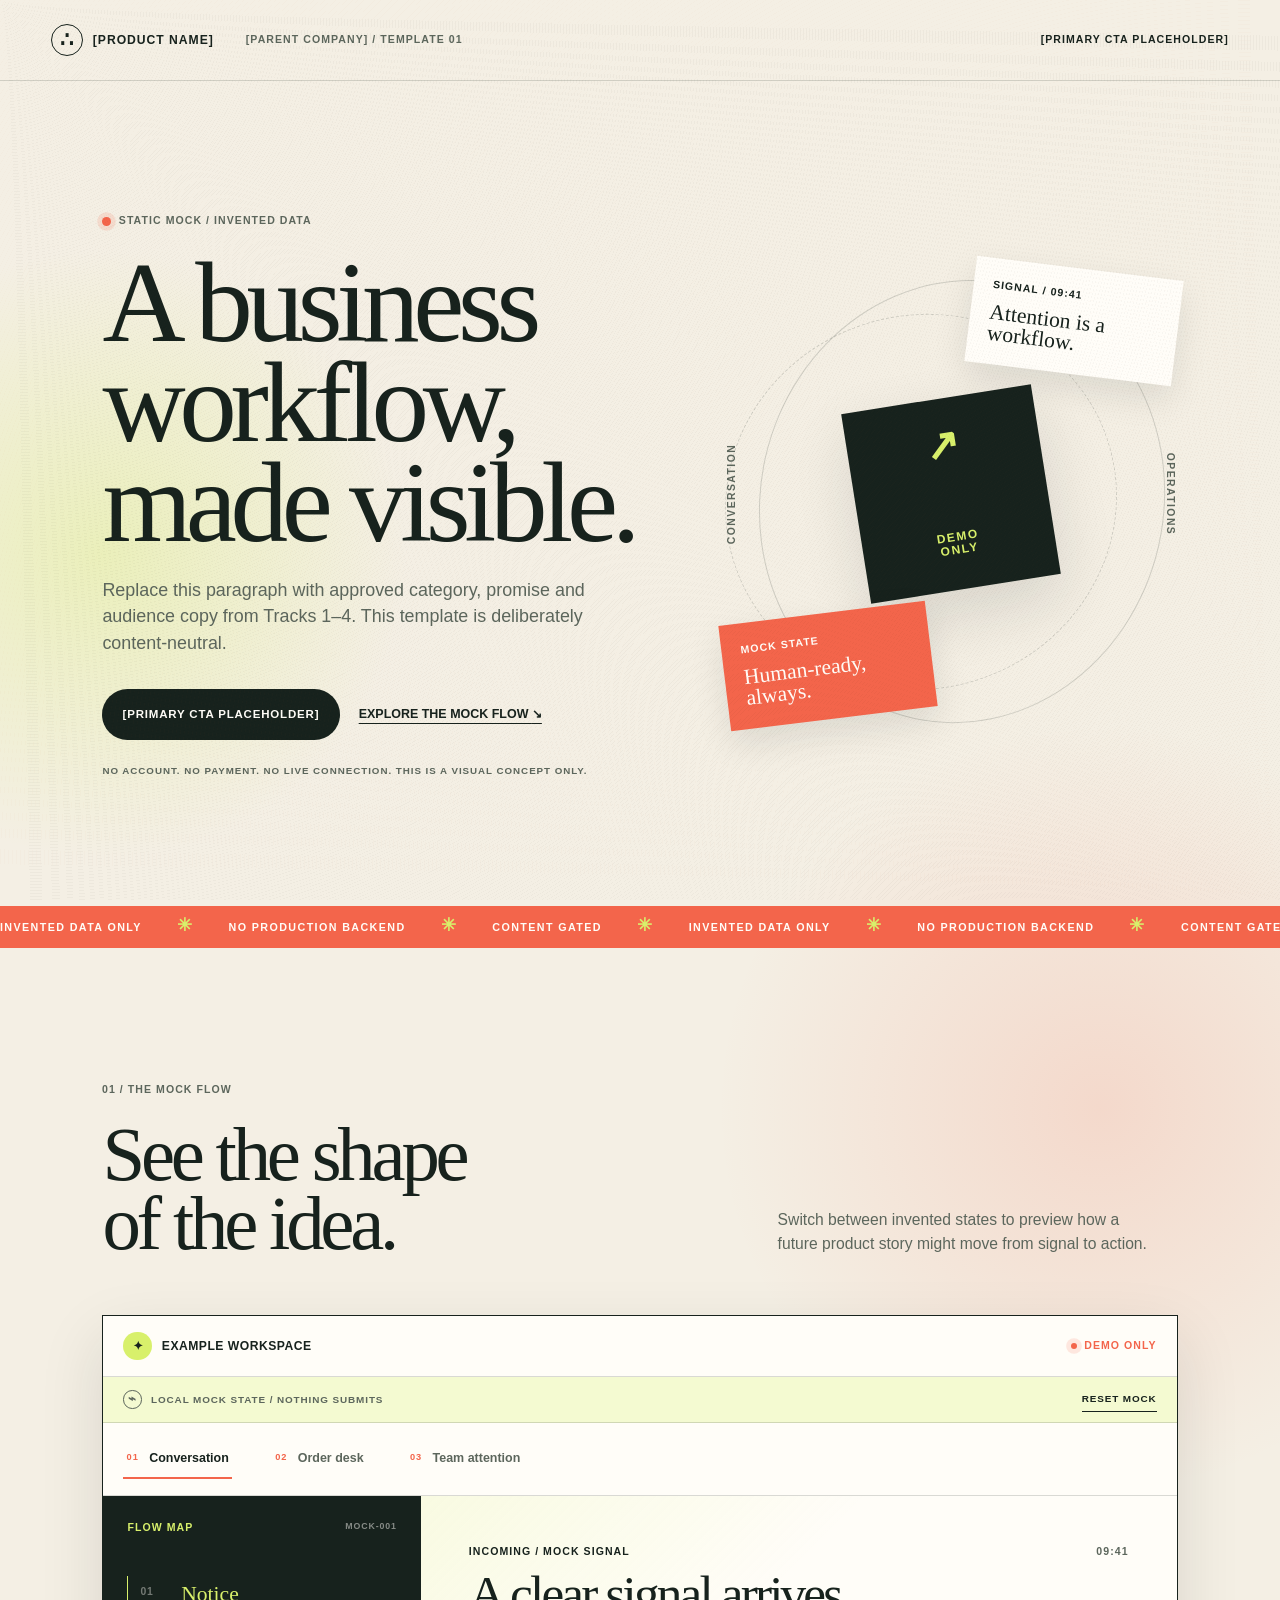
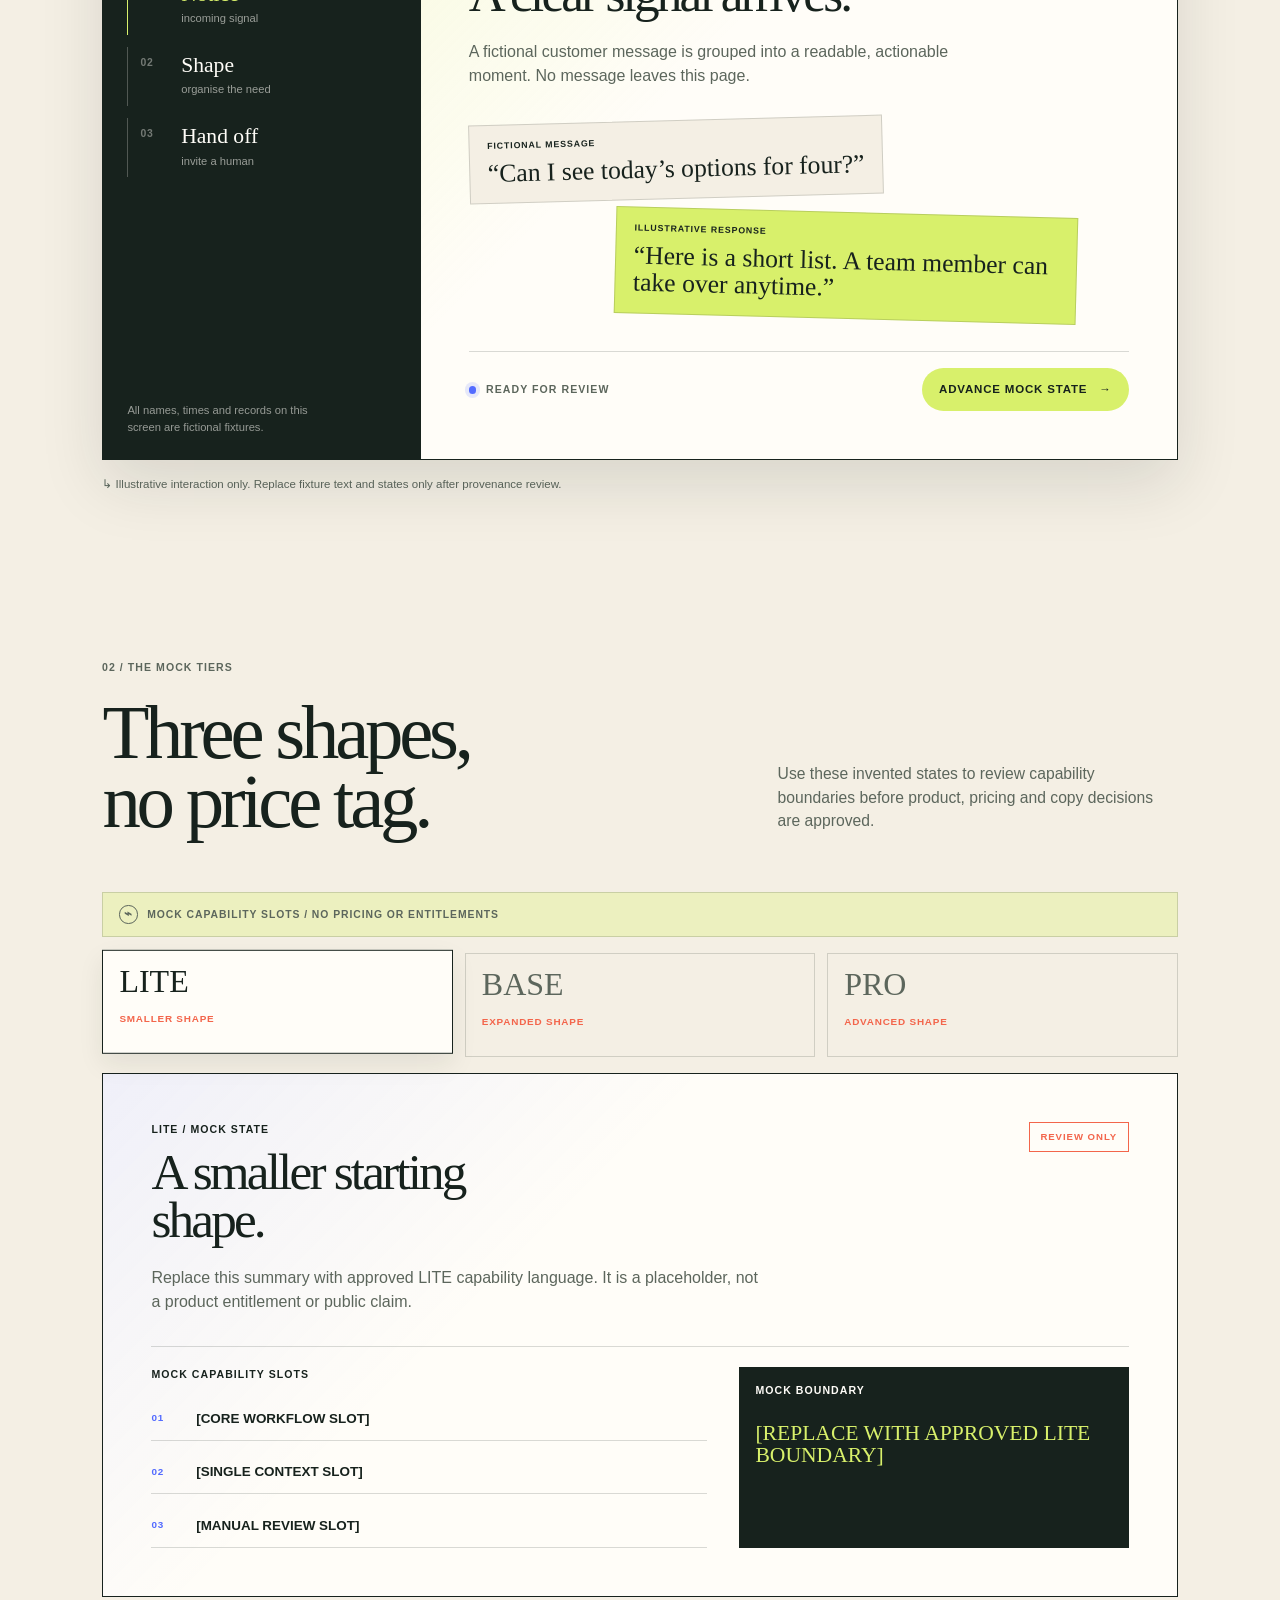
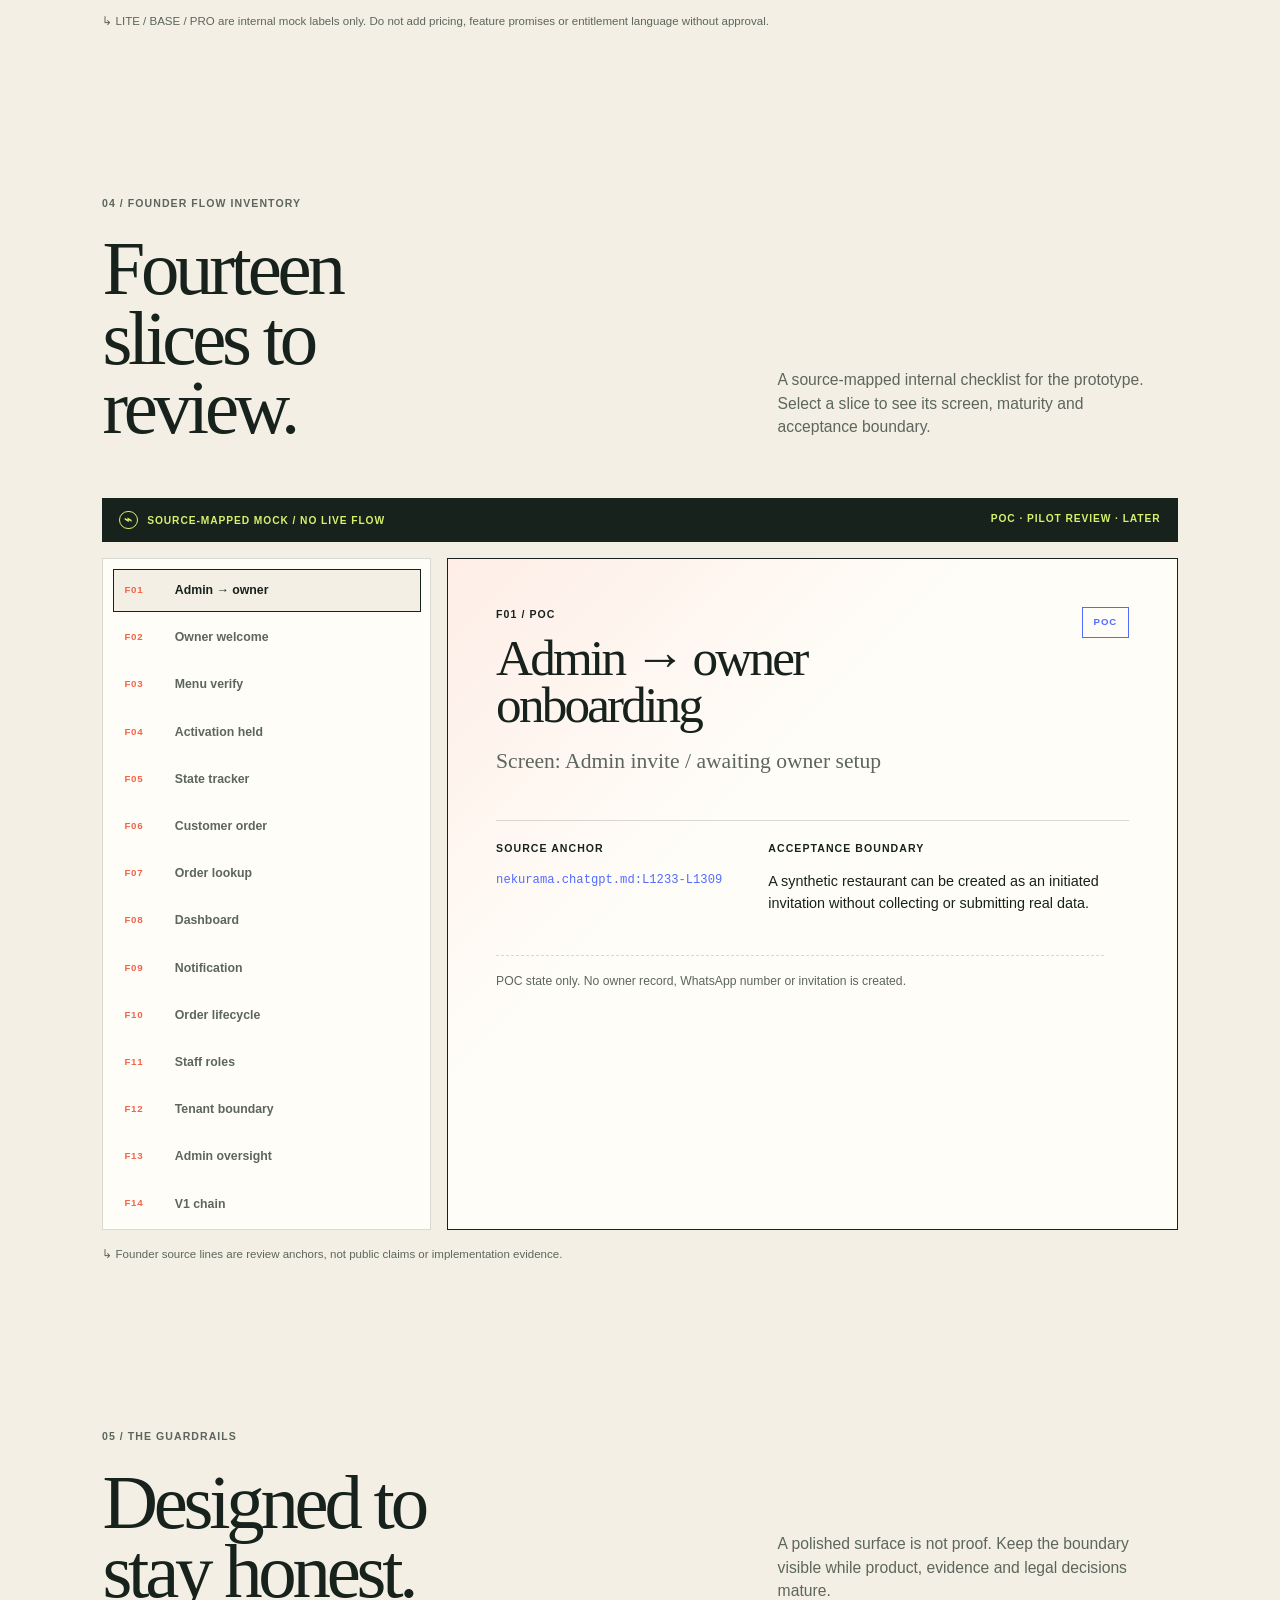
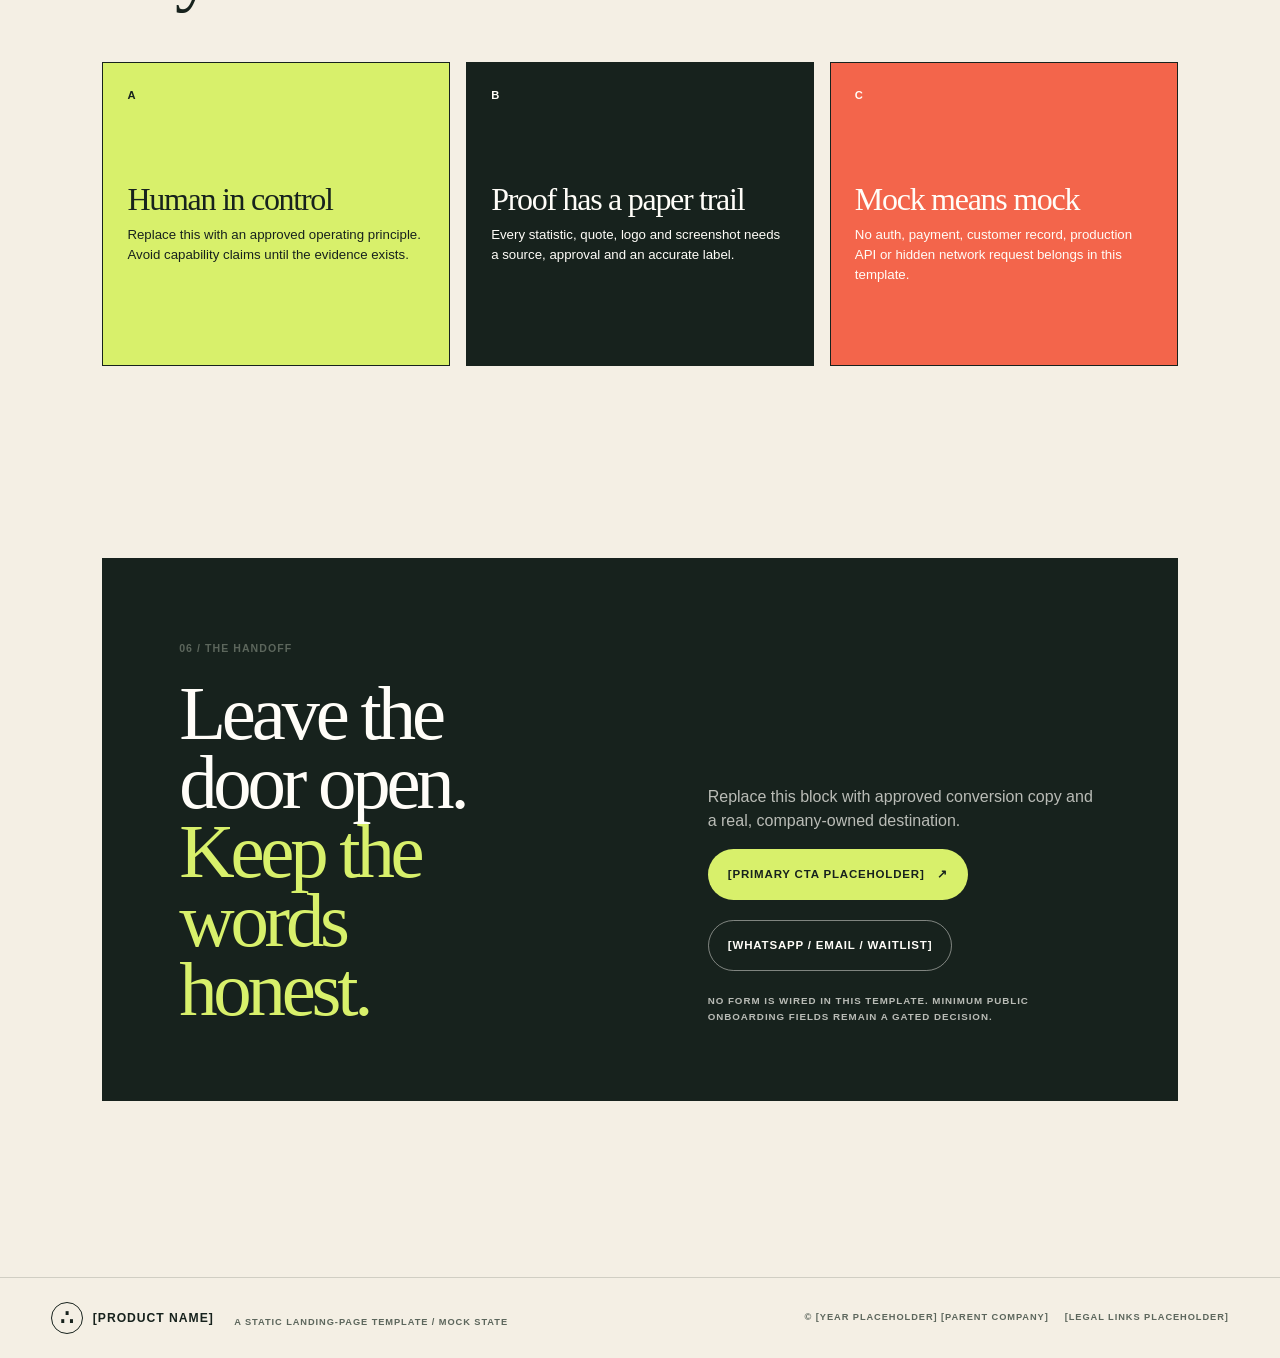
==== commit a95cad0c: "feat(web): map founder flows in internal mock Co-authored-by: Copilot <223556219+Copilot@users.norep" ====
--- a/site/index.html
+++ b/site/index.html
@@ -5,10 +5,10 @@
     <meta name="viewport" content="width=device-width, initial-scale=1" />
     <meta
       name="description"
-      content="BABAI, a NEKURAMA product: a restaurant-first concept for a WhatsApp-built operating platform. Static mock only."
+      content="Content-neutral landing-page template with an illustrative workflow mock."
     />
     <meta name="theme-color" content="#f4efe4" />
-    <title>BABAI — Business Automation by AI | NEKURAMA</title>
+    <title>[PRODUCT NAME] — static landing-page template</title>
     <link rel="icon" href="./favicon.svg" type="image/svg+xml" />
     <link rel="stylesheet" href="./styles.css" />
   </head>
@@ -19,28 +19,27 @@
       <header class="site-header" aria-label="Site header">
         <a class="wordmark" href="#top" aria-label="Return to top">
           <span class="wordmark-mark" aria-hidden="true">∴</span>
-          <span>BABAI</span>
+          <span>[PRODUCT NAME]</span>
         </a>
-        <p class="header-note">NEKURAMA PRODUCT / INTERNAL PREVIEW</p>
-        <a class="header-link" href="#contact">PILOT INTEREST PREVIEW</a>
+        <p class="header-note">[PARENT COMPANY] / TEMPLATE 01</p>
+        <a class="header-link" href="#contact">[PRIMARY CTA PLACEHOLDER]</a>
       </header>
 
       <main id="main-content">
         <section class="hero section-grid" id="top" aria-labelledby="hero-title">
           <div class="hero-copy reveal">
-            <p class="eyebrow"><span class="status-dot" aria-hidden="true"></span> BABAI / NEKURAMA PRODUCT</p>
-            <h1 id="hero-title">Restaurant work, in one readable flow.</h1>
+            <p class="eyebrow"><span class="status-dot" aria-hidden="true"></span> STATIC MOCK / INVENTED DATA</p>
+            <h1 id="hero-title">A business workflow, made visible.</h1>
             <p class="hero-lede">
-              BABAI is a restaurant-first concept for a WhatsApp-built operating platform.
-              “Business Automation by AI” is the founder-approved descriptor. This page is a
-              static mock for internal review; it does not provide production access.
+              Replace this paragraph with approved category, promise and audience
+              copy from Tracks 1–4. This template is deliberately content-neutral.
             </p>
             <div class="hero-actions" aria-label="Primary actions">
-              <a class="button button-primary" href="#contact">Preview pilot interest</a>
+              <a class="button button-primary" href="#contact">[PRIMARY CTA PLACEHOLDER]</a>
               <a class="text-link" href="#experience">Explore the mock flow <span aria-hidden="true">↘</span></a>
             </div>
             <p class="micro-note">
-              No account. No payment. No customer data. No live WhatsApp connection. Concept only.
+              No account. No payment. No live connection. This is a visual concept only.
             </p>
           </div>
 
@@ -48,30 +47,30 @@
             <div class="orbit-halo orbit-halo-one" aria-hidden="true"></div>
             <div class="orbit-halo orbit-halo-two" aria-hidden="true"></div>
             <div class="orbit-card orbit-card-top">
-              <span class="card-kicker">RESTAURANT-FIRST CONCEPT</span>
-              <strong>Conversation meets the workday.</strong>
+              <span class="card-kicker">SIGNAL / 09:41</span>
+              <strong>Attention is a workflow.</strong>
             </div>
             <div class="orbit-core">
               <span class="core-rune" aria-hidden="true">↗</span>
-              <span>BABAI<br />MOCK</span>
+              <span>DEMO<br />ONLY</span>
             </div>
             <div class="orbit-card orbit-card-bottom">
-              <span class="card-kicker">WHATSAPP-BUILT CONCEPT</span>
-              <strong>Start with a clear handoff.</strong>
-            </div>
-            <span class="orbit-label orbit-label-left">restaurant</span>
-            <span class="orbit-label orbit-label-right">handoff</span>
-          </div>
-        </section>
-
-        <section class="marquee-band" aria-label="Internal boundary">
+              <span class="card-kicker">MOCK STATE</span>
+              <strong>Human-ready, always.</strong>
+            </div>
+            <span class="orbit-label orbit-label-left">conversation</span>
+            <span class="orbit-label orbit-label-right">operations</span>
+          </div>
+        </section>
+
+        <section class="marquee-band" aria-label="Template boundary">
           <div class="marquee-track">
-            <span>INTERNAL CONCEPT</span><span aria-hidden="true">✳</span>
-            <span>NO PRODUCTION ACCESS</span><span aria-hidden="true">✳</span>
-            <span>MOCK DATA ONLY</span><span aria-hidden="true">✳</span>
-            <span>INTERNAL CONCEPT</span><span aria-hidden="true">✳</span>
-            <span>NO PRODUCTION ACCESS</span><span aria-hidden="true">✳</span>
-            <span>MOCK DATA ONLY</span><span aria-hidden="true">✳</span>
+            <span>INVENTED DATA ONLY</span><span aria-hidden="true">✳</span>
+            <span>NO PRODUCTION BACKEND</span><span aria-hidden="true">✳</span>
+            <span>CONTENT GATED</span><span aria-hidden="true">✳</span>
+            <span>INVENTED DATA ONLY</span><span aria-hidden="true">✳</span>
+            <span>NO PRODUCTION BACKEND</span><span aria-hidden="true">✳</span>
+            <span>CONTENT GATED</span><span aria-hidden="true">✳</span>
           </div>
         </section>
 
@@ -79,11 +78,11 @@
           <div class="section-heading reveal">
             <div>
               <p class="eyebrow">01 / THE MOCK FLOW</p>
-              <h2 id="experience-title">See the shape of BABAI.</h2>
+              <h2 id="experience-title">See the shape of the idea.</h2>
             </div>
             <p class="section-intro">
-              Switch between invented restaurant states to preview how a future
-              product story might move from conversation to handoff.
+              Switch between invented states to preview how a future product story
+              might move from signal to action.
             </p>
           </div>
 
@@ -91,7 +90,7 @@
             <div class="demo-topline">
               <div class="demo-brand">
                 <span class="demo-brand-mark" aria-hidden="true">✦</span>
-                <span>BABAI / Example restaurant workspace</span>
+                <span>Example workspace</span>
               </div>
               <span class="demo-pill"><span class="status-dot" aria-hidden="true"></span> DEMO ONLY</span>
             </div>
@@ -102,13 +101,13 @@
             </div>
 
             <div class="demo-tabs" role="tablist" aria-label="Mock workflow views" aria-orientation="horizontal">
-              <button class="demo-tab is-active" id="tab-conversation" type="button" role="tab" aria-selected="true" aria-controls="mock-panel" tabindex="0" data-view="conversation">
+              <button class="demo-tab is-active" id="tab-conversation" role="tab" aria-selected="true" aria-controls="mock-panel" tabindex="0" data-view="conversation">
                 <span class="tab-index">01</span> Conversation
               </button>
-              <button class="demo-tab" id="tab-order" type="button" role="tab" aria-selected="false" aria-controls="mock-panel" tabindex="-1" data-view="order">
+              <button class="demo-tab" id="tab-order" role="tab" aria-selected="false" aria-controls="mock-panel" tabindex="-1" data-view="order">
                 <span class="tab-index">02</span> Order desk
               </button>
-              <button class="demo-tab" id="tab-attention" type="button" role="tab" aria-selected="false" aria-controls="mock-panel" tabindex="-1" data-view="attention">
+              <button class="demo-tab" id="tab-attention" role="tab" aria-selected="false" aria-controls="mock-panel" tabindex="-1" data-view="attention">
                 <span class="tab-index">03</span> Team attention
               </button>
             </div>
@@ -116,8 +115,8 @@
             <div class="mock-panel" id="mock-panel" role="tabpanel" aria-labelledby="tab-conversation" aria-describedby="mock-safety mock-announcement">
               <div class="mock-sidebar">
                 <div class="sidebar-heading">
-                  <span>RESTAURANT FLOW MAP</span>
-                  <span class="muted">INTERNAL MOCK</span>
+                  <span>FLOW MAP</span>
+                  <span class="muted">MOCK-001</span>
                 </div>
                 <ol class="flow-list" aria-label="Mock flow steps">
                   <li class="flow-step is-current">
@@ -139,7 +138,7 @@
                     </button>
                   </li>
                 </ol>
-                <p class="sidebar-footnote">All names, times and records on this screen are fictional fixtures. No restaurant or customer data is connected.</p>
+                <p class="sidebar-footnote">All names, times and records on this screen are fictional fixtures.</p>
               </div>
 
               <div class="mock-content">
@@ -151,7 +150,7 @@
                   <span class="mock-time" id="mock-time">09:41</span>
                 </div>
                 <p class="mock-copy" id="mock-copy">
-                  A fictional restaurant message is grouped into a readable,
+                  A fictional customer message is grouped into a readable,
                   actionable moment. No message leaves this page.
                 </p>
                 <p class="sr-only" id="mock-announcement" role="status" aria-live="polite" aria-atomic="true"></p>
@@ -172,68 +171,186 @@
               </div>
             </div>
           </div>
-          <p class="demo-caption"><span aria-hidden="true">↳</span> Illustrative interaction only. Fixture text and states remain subject to provenance review.</p>
+          <p class="demo-caption"><span aria-hidden="true">↳</span> Illustrative interaction only. Replace fixture text and states only after provenance review.</p>
+        </section>
+
+        <section class="tiers section-wrap" id="tiers" aria-labelledby="tiers-title">
+          <div class="section-heading reveal">
+            <div>
+              <p class="eyebrow">02 / THE MOCK TIERS</p>
+              <h2 id="tiers-title">Three shapes, no price tag.</h2>
+            </div>
+            <p class="section-intro">
+              Use these invented states to review capability boundaries before
+              product, pricing and copy decisions are approved.
+            </p>
+          </div>
+
+          <div class="tier-safety" id="tier-safety" role="note">
+            <span><span class="safety-icon" aria-hidden="true">⌁</span> MOCK CAPABILITY SLOTS / NO PRICING OR ENTITLEMENTS</span>
+          </div>
+
+          <div class="tier-tabs" role="tablist" aria-label="Mock capability tiers" aria-orientation="horizontal">
+            <button class="tier-tab is-active" id="tier-tab-lite" role="tab" aria-selected="true" aria-controls="tier-panel" tabindex="0" data-tier="lite">
+              <span class="tier-code">LITE</span>
+              <span class="tier-tab-note">smaller shape</span>
+            </button>
+            <button class="tier-tab" id="tier-tab-base" role="tab" aria-selected="false" aria-controls="tier-panel" tabindex="-1" data-tier="base">
+              <span class="tier-code">BASE</span>
+              <span class="tier-tab-note">expanded shape</span>
+            </button>
+            <button class="tier-tab" id="tier-tab-pro" role="tab" aria-selected="false" aria-controls="tier-panel" tabindex="-1" data-tier="pro">
+              <span class="tier-code">PRO</span>
+              <span class="tier-tab-note">advanced shape</span>
+            </button>
+          </div>
+
+          <div class="tier-panel" id="tier-panel" role="tabpanel" aria-labelledby="tier-tab-lite" aria-describedby="tier-safety tier-announcement">
+            <div class="tier-panel-heading">
+              <div>
+                <p class="card-kicker" id="tier-kicker">LITE / MOCK STATE</p>
+                <h3 id="tier-title">A smaller starting shape.</h3>
+              </div>
+              <span class="tier-badge" id="tier-badge">REVIEW ONLY</span>
+            </div>
+            <p class="tier-copy" id="tier-copy">
+              Replace this summary with approved LITE capability language. It is
+              a placeholder, not a product entitlement or public claim.
+            </p>
+            <p class="sr-only" id="tier-announcement" role="status" aria-live="polite" aria-atomic="true"></p>
+            <div class="tier-capability-grid">
+              <div>
+                <p class="card-kicker">MOCK CAPABILITY SLOTS</p>
+                <ul class="tier-capabilities" id="tier-capabilities">
+                  <li><span aria-hidden="true">01</span>[CORE CAPABILITY PLACEHOLDER]</li>
+                  <li><span aria-hidden="true">02</span>[REVIEW / SUPPORT SLOT]</li>
+                  <li><span aria-hidden="true">03</span>[WORKSPACE BOUNDARY SLOT]</li>
+                </ul>
+              </div>
+              <div class="tier-boundary">
+                <p class="card-kicker">MOCK BOUNDARY</p>
+                <p id="tier-boundary">[REPLACE WITH APPROVED LITE BOUNDARY]</p>
+              </div>
+            </div>
+          </div>
+          <p class="demo-caption"><span aria-hidden="true">↳</span> LITE / BASE / PRO are internal mock labels only. Do not add pricing, feature promises or entitlement language without approval.</p>
+        </section>
+
+        <section class="flow-inventory section-wrap" id="flow-inventory" aria-labelledby="flow-inventory-title">
+          <div class="section-heading reveal">
+            <div>
+              <p class="eyebrow">04 / FOUNDER FLOW INVENTORY</p>
+              <h2 id="flow-inventory-title">Fourteen slices to review.</h2>
+            </div>
+            <p class="section-intro">
+              A source-mapped internal checklist for the prototype. Select a
+              slice to see its screen, maturity and acceptance boundary.
+            </p>
+          </div>
+
+          <div class="flow-safety" id="flow-safety" role="note">
+            <span><span class="safety-icon" aria-hidden="true">⌁</span> SOURCE-MAPPED MOCK / NO LIVE FLOW</span>
+            <span>POC · PILOT REVIEW · LATER</span>
+          </div>
+
+          <div class="flow-inventory-shell">
+            <div class="flow-index" role="tablist" aria-label="Founder flow inventory" aria-orientation="vertical">
+              <button class="flow-index-tab is-active" id="flow-tab-f01" role="tab" aria-selected="true" aria-controls="flow-panel" tabindex="0" data-flow="f01">
+                <span class="flow-index-id">F01</span><span>Admin → owner</span>
+              </button>
+              <button class="flow-index-tab" id="flow-tab-f02" role="tab" aria-selected="false" aria-controls="flow-panel" tabindex="-1" data-flow="f02">
+                <span class="flow-index-id">F02</span><span>Owner welcome</span>
+              </button>
+              <button class="flow-index-tab" id="flow-tab-f03" role="tab" aria-selected="false" aria-controls="flow-panel" tabindex="-1" data-flow="f03">
+                <span class="flow-index-id">F03</span><span>Menu verify</span>
+              </button>
+              <button class="flow-index-tab" id="flow-tab-f04" role="tab" aria-selected="false" aria-controls="flow-panel" tabindex="-1" data-flow="f04">
+                <span class="flow-index-id">F04</span><span>Activation held</span>
+              </button>
+              <button class="flow-index-tab" id="flow-tab-f05" role="tab" aria-selected="false" aria-controls="flow-panel" tabindex="-1" data-flow="f05">
+                <span class="flow-index-id">F05</span><span>State tracker</span>
+              </button>
+              <button class="flow-index-tab" id="flow-tab-f06" role="tab" aria-selected="false" aria-controls="flow-panel" tabindex="-1" data-flow="f06">
+                <span class="flow-index-id">F06</span><span>Customer order</span>
+              </button>
+              <button class="flow-index-tab" id="flow-tab-f07" role="tab" aria-selected="false" aria-controls="flow-panel" tabindex="-1" data-flow="f07">
+                <span class="flow-index-id">F07</span><span>Order lookup</span>
+              </button>
+              <button class="flow-index-tab" id="flow-tab-f08" role="tab" aria-selected="false" aria-controls="flow-panel" tabindex="-1" data-flow="f08">
+                <span class="flow-index-id">F08</span><span>Dashboard</span>
+              </button>
+              <button class="flow-index-tab" id="flow-tab-f09" role="tab" aria-selected="false" aria-controls="flow-panel" tabindex="-1" data-flow="f09">
+                <span class="flow-index-id">F09</span><span>Notification</span>
+              </button>
+              <button class="flow-index-tab" id="flow-tab-f10" role="tab" aria-selected="false" aria-controls="flow-panel" tabindex="-1" data-flow="f10">
+                <span class="flow-index-id">F10</span><span>Order lifecycle</span>
+              </button>
+              <button class="flow-index-tab" id="flow-tab-f11" role="tab" aria-selected="false" aria-controls="flow-panel" tabindex="-1" data-flow="f11">
+                <span class="flow-index-id">F11</span><span>Staff roles</span>
+              </button>
+              <button class="flow-index-tab" id="flow-tab-f12" role="tab" aria-selected="false" aria-controls="flow-panel" tabindex="-1" data-flow="f12">
+                <span class="flow-index-id">F12</span><span>Tenant boundary</span>
+              </button>
+              <button class="flow-index-tab" id="flow-tab-f13" role="tab" aria-selected="false" aria-controls="flow-panel" tabindex="-1" data-flow="f13">
+                <span class="flow-index-id">F13</span><span>Admin oversight</span>
+              </button>
+              <button class="flow-index-tab" id="flow-tab-f14" role="tab" aria-selected="false" aria-controls="flow-panel" tabindex="-1" data-flow="f14">
+                <span class="flow-index-id">F14</span><span>V1 chain</span>
+              </button>
+            </div>
+
+            <article class="flow-panel" id="flow-panel" role="tabpanel" aria-labelledby="flow-tab-f01" aria-describedby="flow-safety flow-announcement">
+              <div class="flow-panel-heading">
+                <div>
+                  <p class="card-kicker" id="flow-kicker">F01 / POC</p>
+                  <h3 id="flow-title">Admin → owner onboarding</h3>
+                </div>
+                <span class="flow-maturity flow-maturity-poc" id="flow-maturity">POC</span>
+              </div>
+              <p class="flow-screen" id="flow-screen">Screen: Admin invite / awaiting owner setup</p>
+              <p class="sr-only" id="flow-announcement" role="status" aria-live="polite" aria-atomic="true"></p>
+              <div class="flow-panel-grid">
+                <div>
+                  <p class="card-kicker">SOURCE ANCHOR</p>
+                  <p class="flow-source" id="flow-source">nekurama.chatgpt.md:L1233-L1309</p>
+                </div>
+                <div>
+                  <p class="card-kicker">ACCEPTANCE BOUNDARY</p>
+                  <p class="flow-acceptance" id="flow-acceptance">A synthetic restaurant can be created as an initiated invitation without collecting or submitting real data.</p>
+                </div>
+              </div>
+              <p class="flow-later-note" id="flow-note">Internal source mapping only. This is not a live flow or product promise.</p>
+            </article>
+          </div>
+          <p class="demo-caption"><span aria-hidden="true">↳</span> Founder source lines are review anchors, not public claims or implementation evidence.</p>
         </section>
 
         <section class="principles section-wrap" id="principles" aria-labelledby="principles-title">
           <div class="section-heading reveal">
             <div>
-              <p class="eyebrow">02 / THE BOUNDARY</p>
+              <p class="eyebrow">05 / THE GUARDRAILS</p>
               <h2 id="principles-title">Designed to stay honest.</h2>
             </div>
             <p class="section-intro">
-              BABAI is shown here as a product concept. Keep the boundary visible
-              while product, evidence and legal decisions mature.
+              A polished surface is not proof. Keep the boundary visible while
+              product, evidence and legal decisions mature.
             </p>
           </div>
           <div class="principles-grid">
             <article class="principle-card principle-card-lime reveal">
               <span class="principle-number">A</span>
-              <h3>Restaurant first</h3>
-              <p>The initial concept keeps restaurant conversations, requests and team handoffs in view.</p>
+              <h3>Human in control</h3>
+              <p>Replace this with an approved operating principle. Avoid capability claims until the evidence exists.</p>
             </article>
             <article class="principle-card principle-card-ink reveal reveal-delay">
               <span class="principle-number">B</span>
-              <h3>WhatsApp-built</h3>
-              <p>Conversation is the starting surface in this concept. No real WhatsApp connection exists here.</p>
+              <h3>Proof has a paper trail</h3>
+              <p>Every statistic, quote, logo and screenshot needs a source, approval and an accurate label.</p>
             </article>
             <article class="principle-card principle-card-red reveal reveal-delay-two">
               <span class="principle-number">C</span>
               <h3>Mock means mock</h3>
-              <p>No auth, payment, customer record, production API or hidden network request belongs in this preview.</p>
-            </article>
-          </div>
-        </section>
-
-        <section class="concepts section-wrap" id="concepts" aria-labelledby="concepts-title">
-          <div class="section-heading reveal">
-            <div>
-              <p class="eyebrow">03 / INTERNAL CONCEPTS</p>
-              <h2 id="concepts-title">Three shapes, no pricing.</h2>
-            </div>
-            <p class="section-intro">
-              LITE, BASE and PRO are internal product concepts for discussion,
-              not packages, prices or availability commitments.
-            </p>
-          </div>
-          <div class="concept-grid">
-            <article class="concept-card reveal">
-              <span class="concept-label">LITE / INTERNAL CONCEPT</span>
-              <h3>Conversation outline</h3>
-              <p>A lightweight mock of restaurant requests, prompts and human handoffs.</p>
-              <span class="concept-boundary">Concept only</span>
-            </article>
-            <article class="concept-card concept-card-featured reveal reveal-delay">
-              <span class="concept-label">BASE / INTERNAL CONCEPT</span>
-              <h3>Operating board</h3>
-              <p>A fuller mock of restaurant work moving from conversation into a visible team queue.</p>
-              <span class="concept-boundary">Concept only</span>
-            </article>
-            <article class="concept-card concept-card-gated reveal reveal-delay-two">
-              <span class="concept-label">PRO / INTERNAL CONCEPT</span>
-              <h3>Future integration gate</h3>
-              <p>API integrations are future and gated. No integration is available or connected in this preview.</p>
-              <span class="concept-boundary">Future / gated</span>
+              <p>No auth, payment, customer record, production API or hidden network request belongs in this template.</p>
             </article>
           </div>
         </section>
@@ -241,17 +358,16 @@
         <section class="contact section-wrap" id="contact" aria-labelledby="contact-title">
           <div class="contact-panel reveal">
             <div>
-              <p class="eyebrow">04 / PILOT-INTEREST PREVIEW</p>
-              <h2 id="contact-title">Interested in the mock?<br /><em>Keep the next step simple.</em></h2>
+              <p class="eyebrow">06 / THE HANDOFF</p>
+              <h2 id="contact-title">Leave the door open.<br /><em>Keep the words honest.</em></h2>
             </div>
             <div class="contact-copy">
-              <p>Use the preview control to show pilot-interest intent in this browser. It does not submit, send or store anything.</p>
-              <div class="contact-actions" aria-label="Pilot-interest preview actions">
-                <button class="button button-light" type="button" id="contact-preview" aria-pressed="false">Preview pilot interest</button>
-                <a class="button button-outline-light" href="#experience">Review mock flow</a>
-              </div>
-              <p class="contact-status" id="contact-status" role="status" aria-live="polite" tabindex="-1" hidden></p>
-              <p class="micro-note micro-note-light">Preview/request-intent only. No endpoint, form, account, customer record or production access is wired.</p>
+              <p>Replace this block with approved conversion copy and a real, company-owned destination.</p>
+              <div class="contact-actions" aria-label="Contact placeholders">
+                <a class="button button-light" href="#contact">[PRIMARY CTA PLACEHOLDER] <span aria-hidden="true">↗</span></a>
+                <a class="button button-outline-light" href="#contact">[WHATSAPP / EMAIL / WAITLIST]</a>
+              </div>
+              <p class="micro-note micro-note-light">No form is wired in this template. Minimum public onboarding fields remain a gated decision.</p>
             </div>
           </div>
         </section>
@@ -259,18 +375,18 @@
 
       <footer class="site-footer">
         <div>
-          <span class="wordmark"><span class="wordmark-mark" aria-hidden="true">∴</span> BABAI</span>
-          <span class="footer-note">A NEKURAMA product concept / static mock</span>
+          <span class="wordmark"><span class="wordmark-mark" aria-hidden="true">∴</span> [PRODUCT NAME]</span>
+          <span class="footer-note">A static landing-page template / mock state</span>
         </div>
         <div class="footer-right">
-          <span>NEKURAMA product concept</span>
-          <span>No public availability claim</span>
+          <span>© [YEAR PLACEHOLDER] [PARENT COMPANY]</span>
+          <span>[LEGAL LINKS PLACEHOLDER]</span>
         </div>
       </footer>
     </div>
 
     <noscript>
-      <div class="noscript-note">The mock flow and pilot-interest preview need JavaScript for their illustrative state changes. The surrounding content remains available without it.</div>
+      <div class="noscript-note">This template’s mock flow needs JavaScript for its illustrative state changes. The surrounding content remains available without it.</div>
     </noscript>
     <script src="./app.js" defer></script>
   </body>
--- a/site/styles.css
+++ b/site/styles.css
@@ -769,6 +769,316 @@
   font-size: 0.72rem;
 }
 
+.tiers {
+  padding-top: 2rem;
+}
+
+.tier-safety {
+  display: flex;
+  align-items: center;
+  gap: 1rem;
+  padding: 0.75rem 1rem;
+  border: 1px solid var(--line);
+  background: rgba(216, 240, 107, 0.3);
+  color: var(--ink-soft);
+  font-size: 0.65rem;
+  font-weight: 800;
+  letter-spacing: 0.09em;
+  text-transform: uppercase;
+}
+
+.tier-tabs {
+  display: grid;
+  grid-template-columns: repeat(3, 1fr);
+  gap: 0.75rem;
+  margin-top: 1rem;
+}
+
+.tier-tab {
+  display: grid;
+  gap: 0.45rem;
+  min-height: 6.5rem;
+  padding: 1rem;
+  border: 1px solid var(--line);
+  background: transparent;
+  color: var(--ink-soft);
+  cursor: pointer;
+  text-align: left;
+  transition: transform 180ms ease, border-color 180ms ease, background 180ms ease;
+}
+
+.tier-tab:hover,
+.tier-tab.is-active {
+  border-color: var(--ink);
+  background: var(--white);
+  color: var(--ink);
+}
+
+.tier-tab.is-active {
+  transform: translateY(-0.2rem);
+  box-shadow: 0 10px 24px rgba(23, 34, 29, 0.08);
+}
+
+.tier-code {
+  font-family: var(--display);
+  font-size: 2rem;
+  line-height: 0.9;
+}
+
+.tier-tab-note {
+  color: var(--red);
+  font-size: 0.62rem;
+  font-weight: 800;
+  letter-spacing: 0.08em;
+  text-transform: uppercase;
+}
+
+.tier-panel {
+  margin-top: 1rem;
+  padding: clamp(1.5rem, 4vw, 3rem);
+  border: 1px solid var(--ink);
+  background:
+    linear-gradient(135deg, rgba(83, 107, 255, 0.09), transparent 38%),
+    var(--white);
+}
+
+.tier-panel-heading {
+  display: flex;
+  align-items: flex-start;
+  justify-content: space-between;
+  gap: 1rem;
+}
+
+.tier-panel h3 {
+  max-width: 16ch;
+  margin: 0.4rem 0 0;
+  font-family: var(--display);
+  font-size: clamp(2rem, 4vw, 4rem);
+  font-weight: 400;
+  letter-spacing: -0.055em;
+  line-height: 0.93;
+}
+
+.tier-badge {
+  flex: 0 0 auto;
+  padding: 0.45rem 0.65rem;
+  border: 1px solid var(--red);
+  color: var(--red);
+  font-size: 0.6rem;
+  font-weight: 800;
+  letter-spacing: 0.1em;
+  text-transform: uppercase;
+}
+
+.tier-copy {
+  max-width: 38rem;
+  margin: 1.4rem 0 0;
+  color: var(--ink-soft);
+}
+
+.tier-capability-grid {
+  display: grid;
+  grid-template-columns: minmax(0, 1fr) minmax(12rem, 0.7fr);
+  gap: 2rem;
+  margin-top: 2rem;
+  padding-top: 1.3rem;
+  border-top: 1px solid var(--line);
+}
+
+.tier-capabilities {
+  display: grid;
+  gap: 0.65rem;
+  padding: 0;
+  margin: 0.9rem 0 0;
+  list-style: none;
+}
+
+.tier-capabilities li {
+  display: grid;
+  grid-template-columns: 2rem 1fr;
+  gap: 0.8rem;
+  align-items: center;
+  min-height: 2.7rem;
+  padding: 0.55rem 0;
+  border-bottom: 1px solid var(--line);
+  font-size: 0.84rem;
+  font-weight: 700;
+}
+
+.tier-capabilities li span {
+  color: var(--blue);
+  font-size: 0.62rem;
+  letter-spacing: 0.08em;
+}
+
+.tier-boundary {
+  padding: 1rem;
+  background: var(--ink);
+  color: var(--white);
+}
+
+.tier-boundary p:last-child {
+  margin: 1.4rem 0 0;
+  color: var(--lime);
+  font-family: var(--display);
+  font-size: 1.35rem;
+  line-height: 1.05;
+}
+
+.flow-inventory {
+  padding-top: 2rem;
+}
+
+.flow-safety {
+  display: flex;
+  justify-content: space-between;
+  gap: 1rem;
+  padding: 0.75rem 1rem;
+  border: 1px solid var(--line);
+  background: var(--ink);
+  color: var(--lime);
+  font-size: 0.64rem;
+  font-weight: 800;
+  letter-spacing: 0.09em;
+  text-transform: uppercase;
+}
+
+.flow-inventory-shell {
+  display: grid;
+  grid-template-columns: minmax(13rem, 0.45fr) minmax(0, 1fr);
+  gap: 1rem;
+  margin-top: 1rem;
+}
+
+.flow-index {
+  display: grid;
+  align-content: start;
+  gap: 0.25rem;
+  max-height: 42rem;
+  overflow-y: auto;
+  padding: 0.6rem;
+  border: 1px solid var(--line);
+  background: var(--white);
+}
+
+.flow-index-tab {
+  display: grid;
+  grid-template-columns: 2.5rem 1fr;
+  gap: 0.65rem;
+  align-items: center;
+  min-height: 2.7rem;
+  padding: 0.55rem 0.65rem;
+  border: 1px solid transparent;
+  background: transparent;
+  color: var(--ink-soft);
+  cursor: pointer;
+  font-size: 0.77rem;
+  font-weight: 750;
+  text-align: left;
+}
+
+.flow-index-tab:hover,
+.flow-index-tab.is-active {
+  border-color: var(--ink);
+  background: var(--paper);
+  color: var(--ink);
+}
+
+.flow-index-id {
+  color: var(--red);
+  font-size: 0.61rem;
+  font-weight: 800;
+  letter-spacing: 0.08em;
+}
+
+.flow-panel {
+  min-height: 31rem;
+  padding: clamp(1.5rem, 4vw, 3rem);
+  border: 1px solid var(--ink);
+  background:
+    linear-gradient(135deg, rgba(243, 101, 75, 0.1), transparent 38%),
+    var(--white);
+}
+
+.flow-panel-heading {
+  display: flex;
+  justify-content: space-between;
+  gap: 1rem;
+  align-items: flex-start;
+}
+
+.flow-panel h3 {
+  max-width: 15ch;
+  margin: 0.4rem 0 0;
+  font-family: var(--display);
+  font-size: clamp(2rem, 4vw, 4rem);
+  font-weight: 400;
+  letter-spacing: -0.055em;
+  line-height: 0.93;
+}
+
+.flow-maturity {
+  flex: 0 0 auto;
+  padding: 0.45rem 0.65rem;
+  border: 1px solid currentColor;
+  font-size: 0.6rem;
+  font-weight: 800;
+  letter-spacing: 0.1em;
+  text-transform: uppercase;
+}
+
+.flow-maturity-poc {
+  color: var(--blue);
+}
+
+.flow-maturity-pilot {
+  color: var(--red);
+}
+
+.flow-maturity-later {
+  color: var(--ink-soft);
+}
+
+.flow-screen {
+  max-width: 42rem;
+  margin: 1.3rem 0 0;
+  color: var(--ink-soft);
+  font-family: var(--display);
+  font-size: 1.35rem;
+  line-height: 1.05;
+}
+
+.flow-panel-grid {
+  display: grid;
+  grid-template-columns: minmax(0, 0.8fr) minmax(14rem, 1.2fr);
+  gap: 2rem;
+  margin-top: 3rem;
+  padding-top: 1.25rem;
+  border-top: 1px solid var(--line);
+}
+
+.flow-source {
+  margin: 0.9rem 0 0;
+  color: var(--blue);
+  font-family: "SFMono-Regular", Consolas, "Liberation Mono", monospace;
+  font-size: 0.76rem;
+  overflow-wrap: anywhere;
+}
+
+.flow-acceptance {
+  margin: 0.9rem 0 0;
+  font-size: 0.9rem;
+}
+
+.flow-later-note {
+  max-width: 38rem;
+  margin: 2.5rem 0 0;
+  padding-top: 1rem;
+  border-top: 1px dashed var(--line);
+  color: var(--ink-soft);
+  font-size: 0.76rem;
+}
+
 .principles {
   padding-top: 2rem;
 }
@@ -777,66 +1087,6 @@
   display: grid;
   grid-template-columns: repeat(3, 1fr);
   gap: 1rem;
-}
-
-.concepts {
-  padding-top: 2rem;
-}
-
-.concept-grid {
-  display: grid;
-  grid-template-columns: repeat(3, 1fr);
-  gap: 1rem;
-}
-
-.concept-card {
-  display: flex;
-  min-height: 18rem;
-  flex-direction: column;
-  padding: 1.5rem;
-  border: 1px solid var(--ink);
-  background: var(--white);
-}
-
-.concept-card-featured {
-  background: var(--lime);
-}
-
-.concept-card-gated {
-  background: var(--paper-deep);
-}
-
-.concept-label,
-.concept-boundary {
-  font-size: 0.62rem;
-  font-weight: 800;
-  letter-spacing: 0.1em;
-  text-transform: uppercase;
-}
-
-.concept-label {
-  color: var(--ink-soft);
-}
-
-.concept-card h3 {
-  max-width: 10ch;
-  margin: auto 0 0.7rem;
-  font-family: var(--display);
-  font-size: 2rem;
-  font-weight: 400;
-  letter-spacing: -0.04em;
-  line-height: 0.95;
-}
-
-.concept-card p {
-  max-width: 24rem;
-  margin-bottom: 1.5rem;
-  color: var(--ink-soft);
-  font-size: 0.83rem;
-}
-
-.concept-boundary {
-  color: var(--red);
 }
 
 .principle-card {
@@ -925,20 +1175,6 @@
 
 .button-outline-light:hover {
   background: rgba(255, 253, 248, 0.1);
-}
-
-.button-light[aria-pressed="true"] {
-  background: var(--white);
-}
-
-.contact-status {
-  max-width: 28rem;
-  margin: 1rem 0 0;
-  padding: 0.8rem 1rem;
-  border-left: 3px solid var(--lime);
-  background: rgba(255, 253, 248, 0.08);
-  color: var(--white);
-  font-size: 0.82rem;
 }
 
 .micro-note-light {
@@ -1075,9 +1311,35 @@
   }
 
   .section-heading,
-  .principles-grid,
-  .concept-grid {
+  .principles-grid {
     grid-template-columns: 1fr;
+  }
+
+  .tier-tabs {
+    grid-template-columns: 1fr;
+  }
+
+  .tier-tab {
+    min-height: 0;
+    grid-template-columns: auto 1fr;
+    align-items: center;
+  }
+
+  .tier-tab-note {
+    justify-self: end;
+  }
+
+  .tier-capability-grid {
+    grid-template-columns: 1fr;
+  }
+
+  .flow-inventory-shell {
+    grid-template-columns: 1fr;
+  }
+
+  .flow-index {
+    grid-template-columns: repeat(2, minmax(0, 1fr));
+    max-height: none;
   }
 
   .section-heading {
@@ -1102,6 +1364,14 @@
 
   .mock-content h3 {
     font-size: 2.6rem;
+  }
+
+  .flow-index {
+    grid-template-columns: 1fr;
+  }
+
+  .flow-panel-grid {
+    grid-template-columns: 1fr;
   }
 
   .message-bubble {
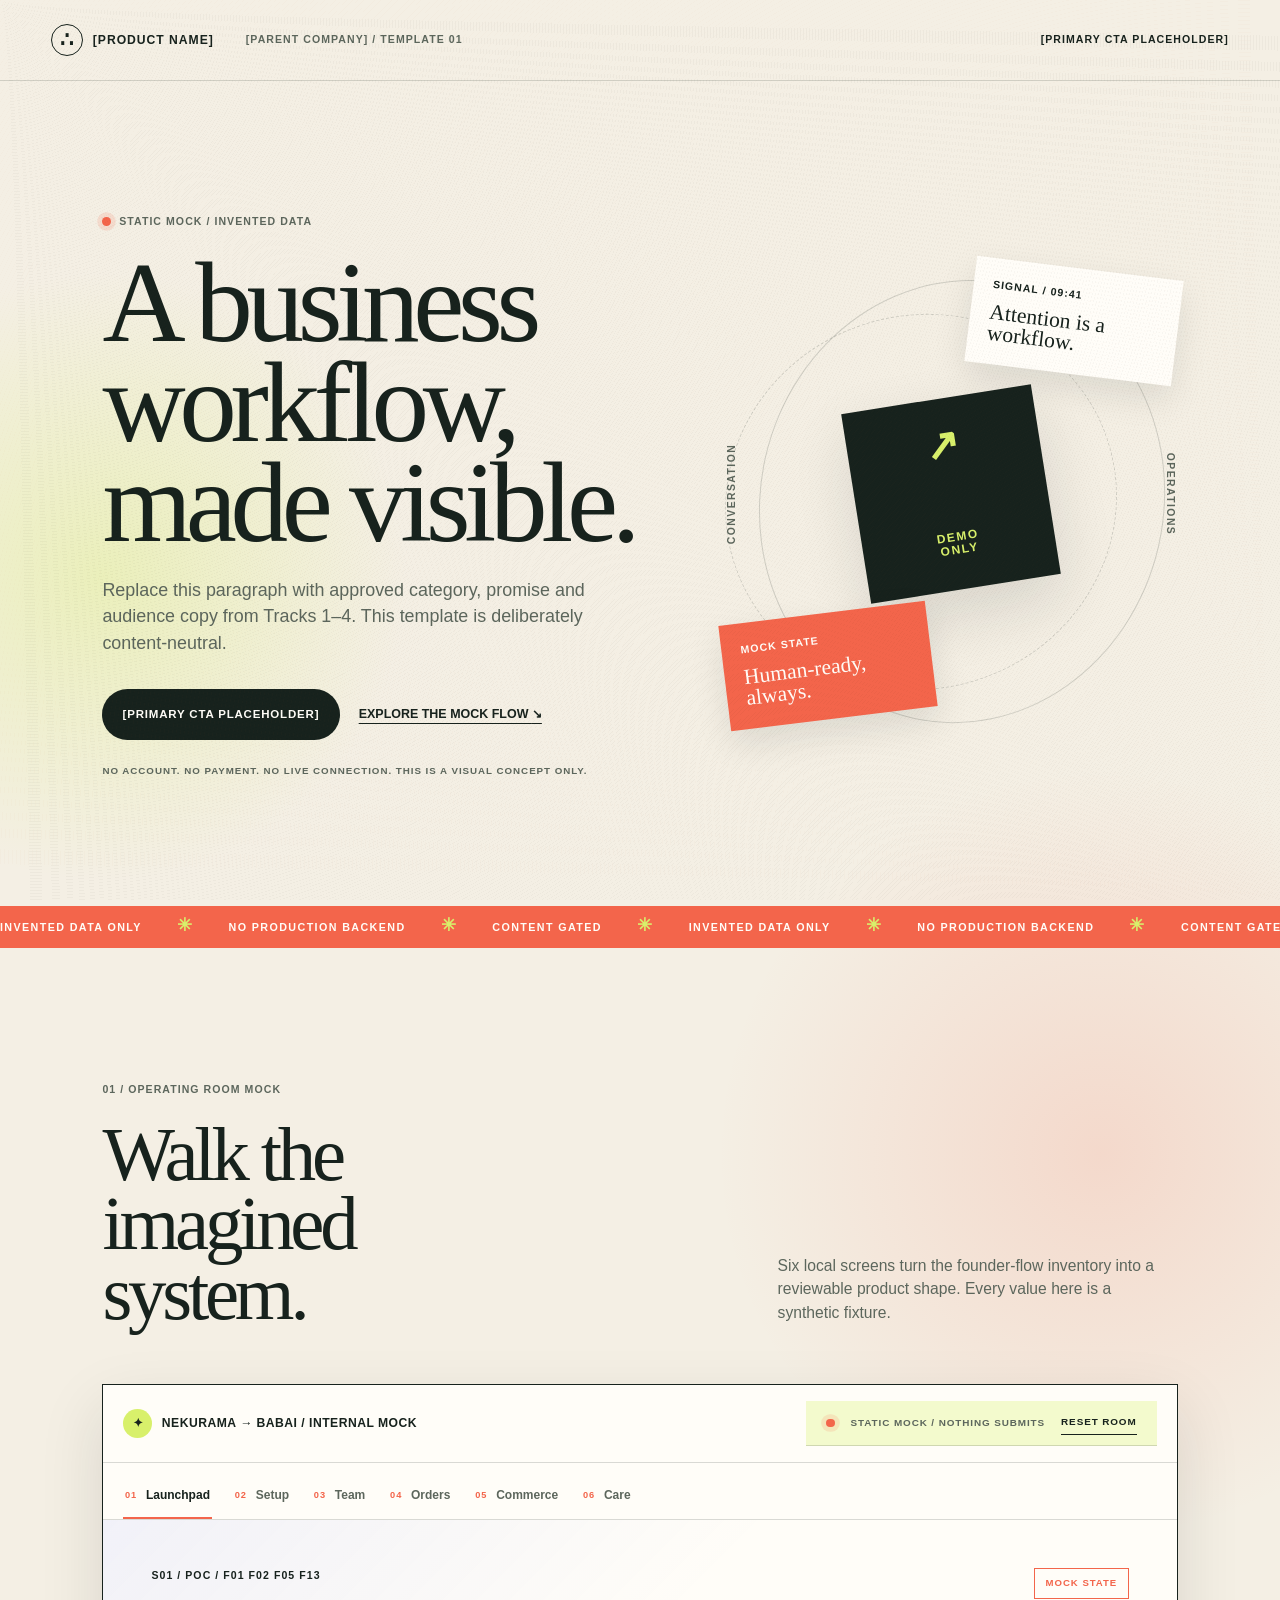
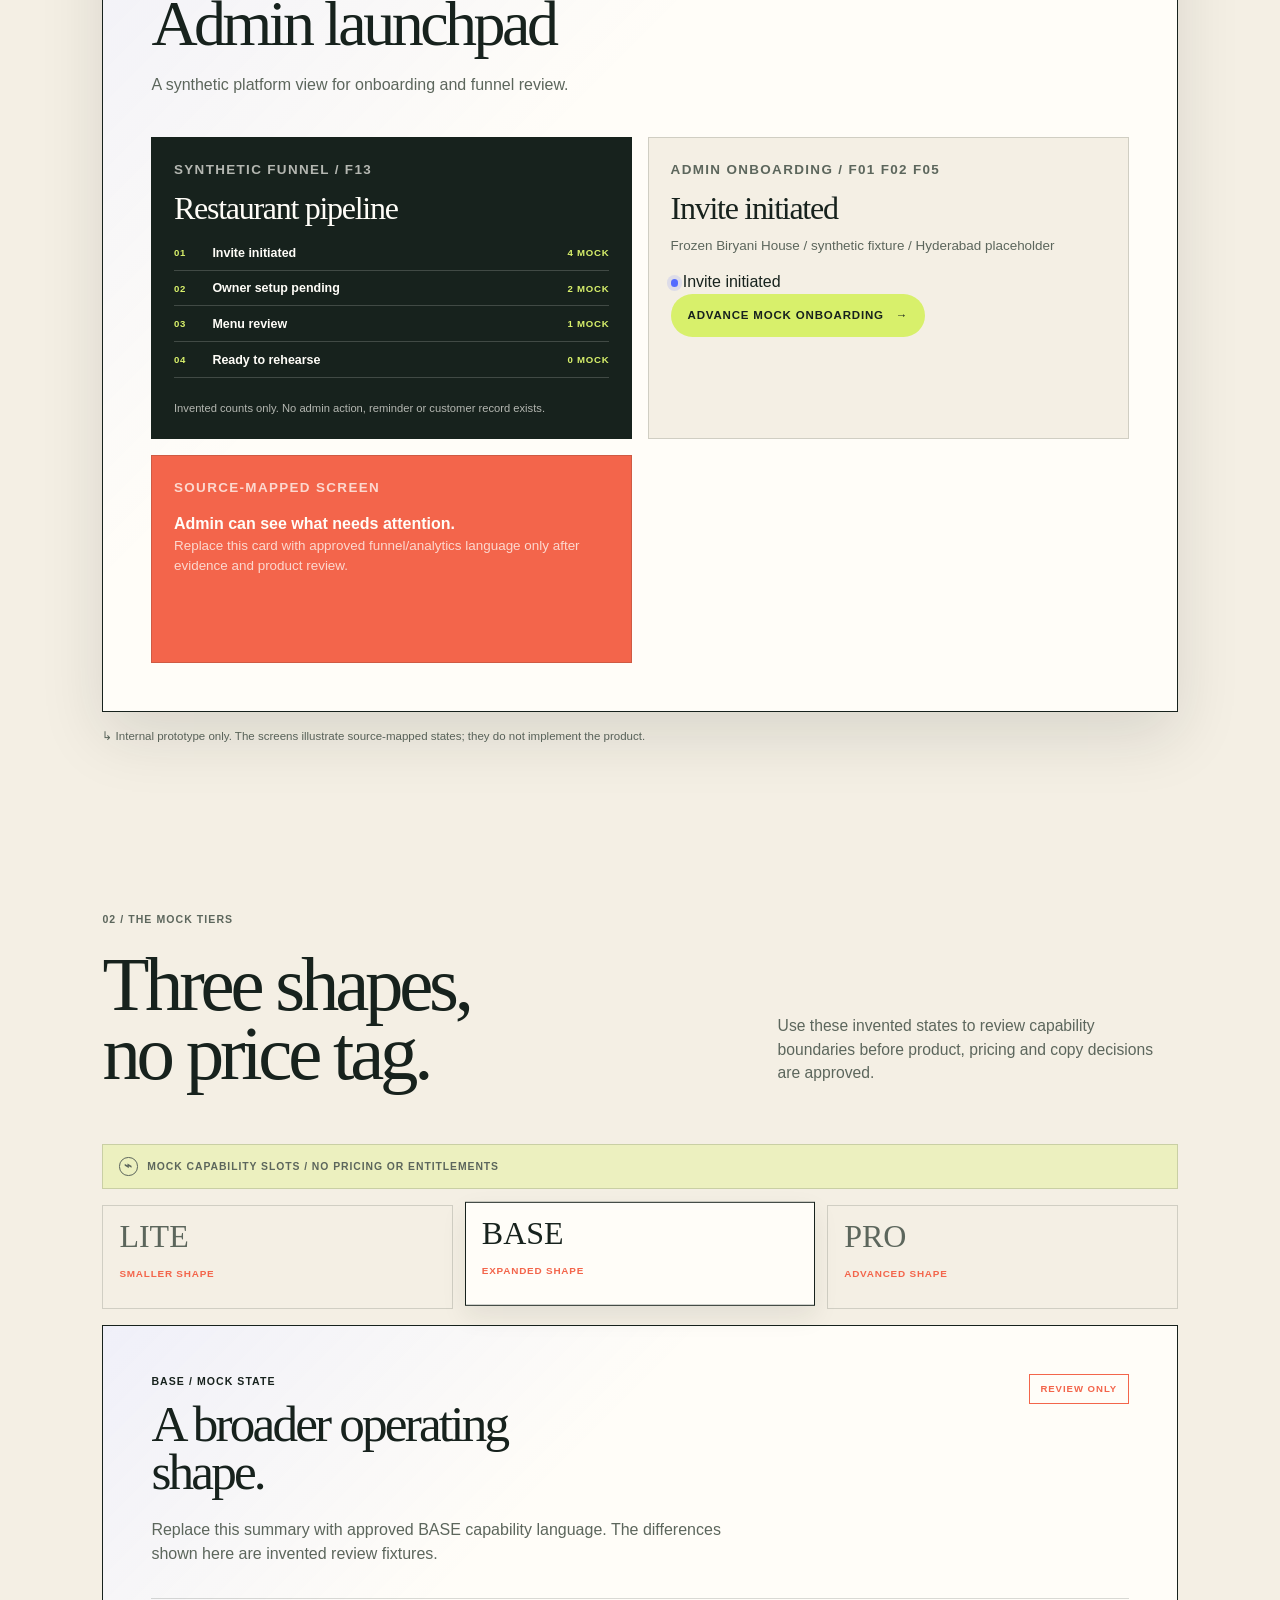
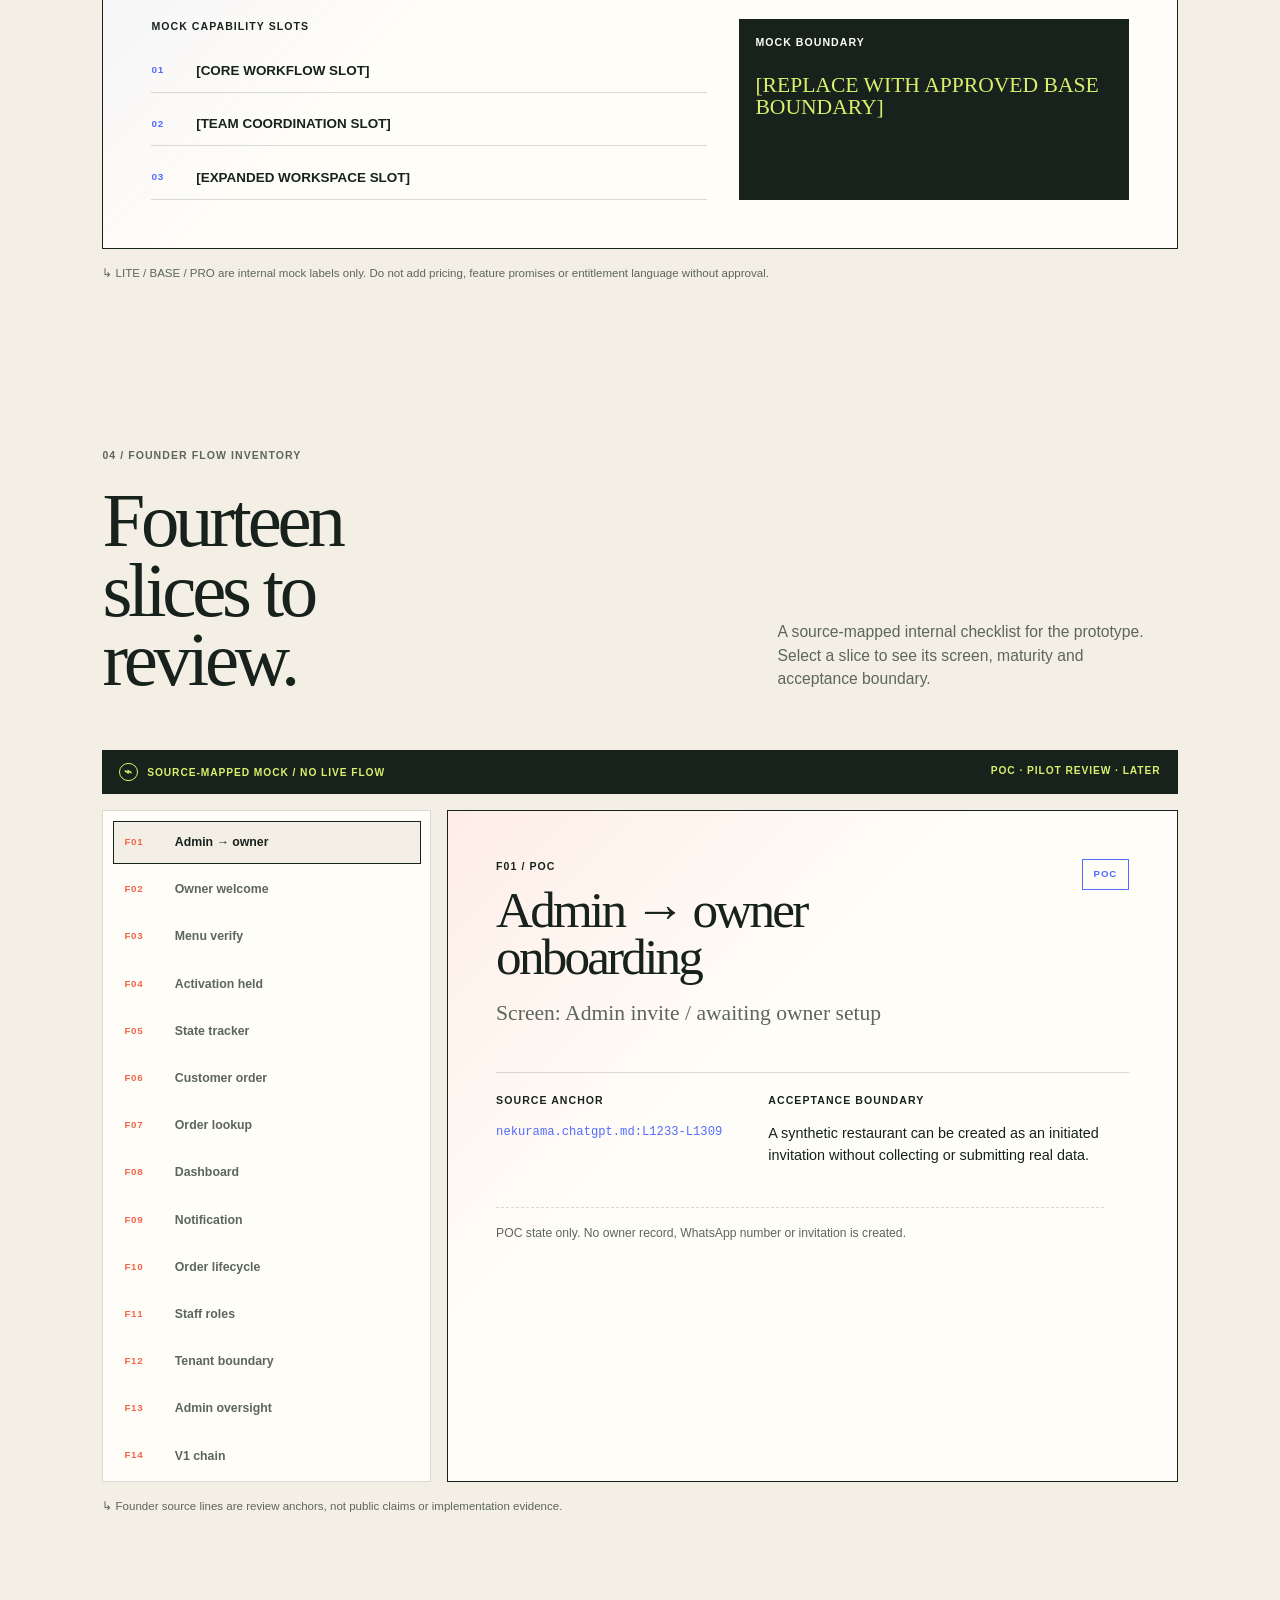
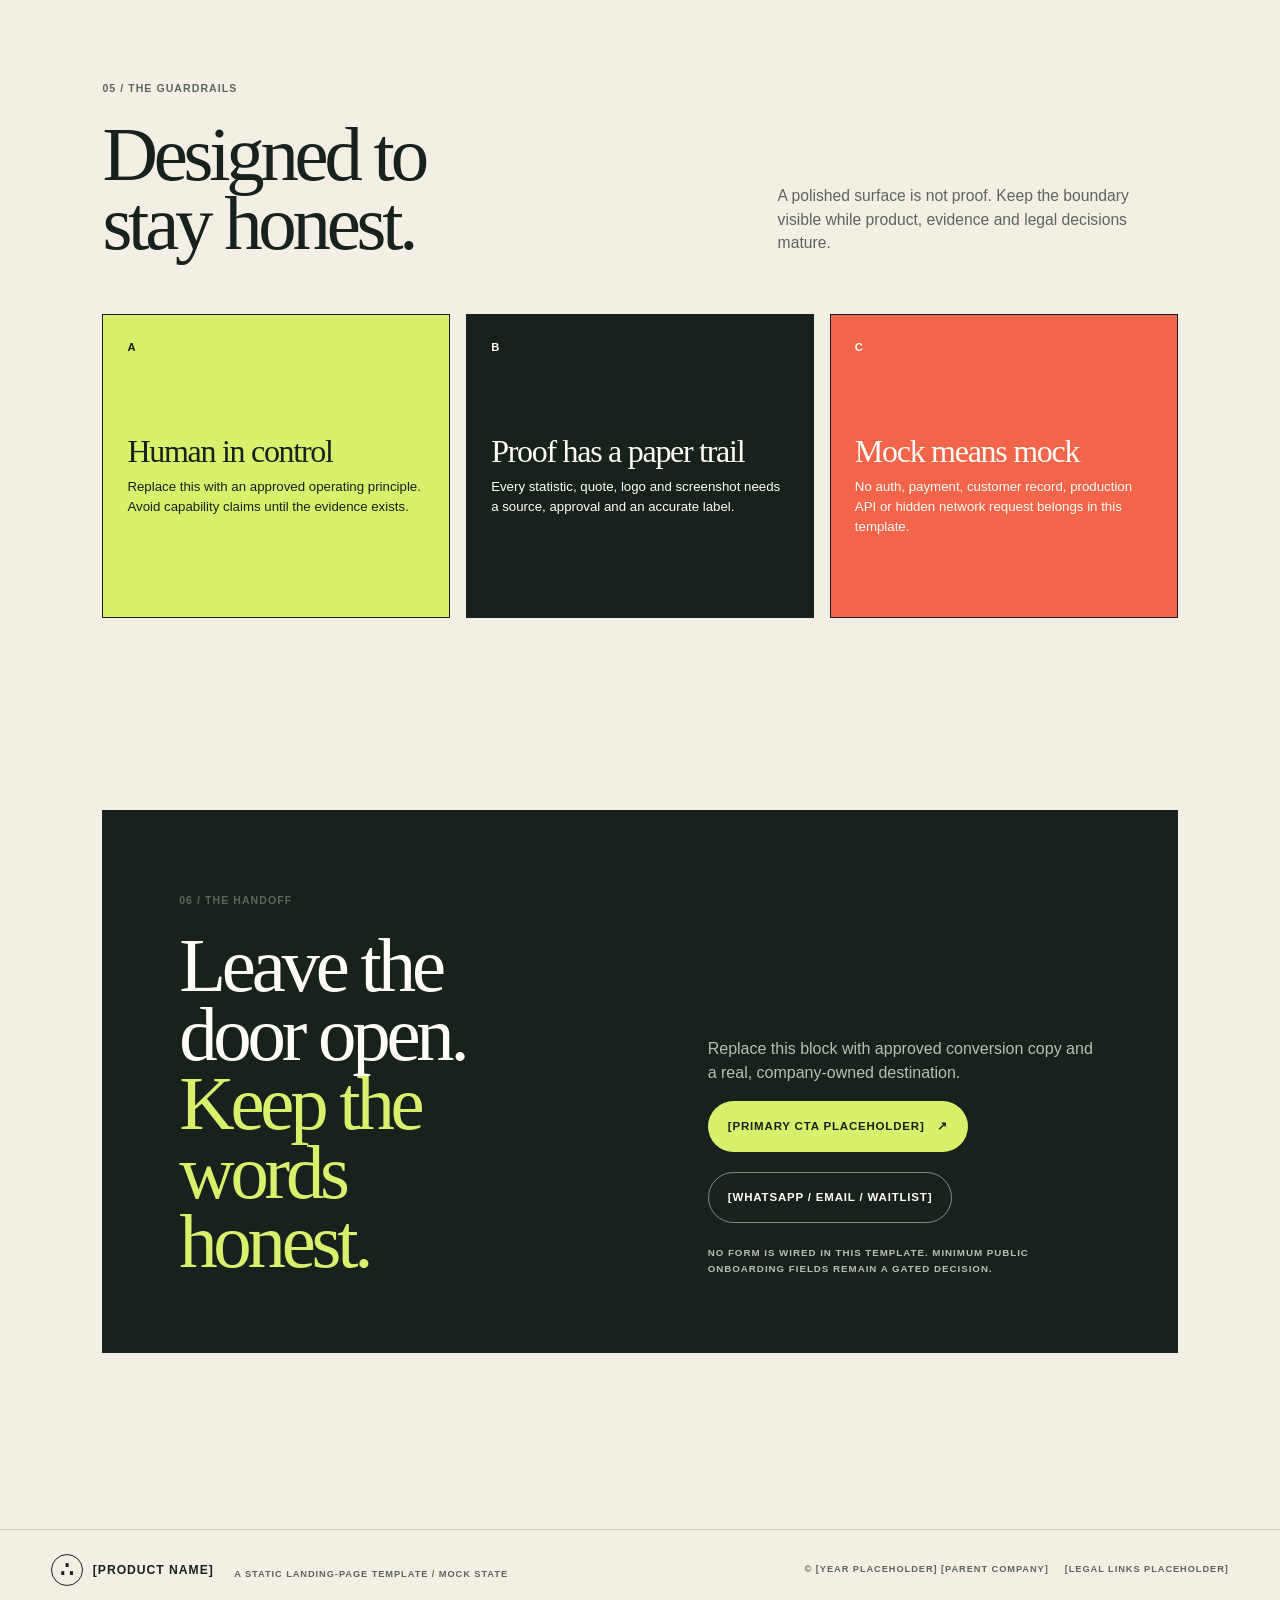
==== commit 1ca59a71: "feat(web): build richer local product flow prototype Co-authored-by: Copilot <223556219+Copilot@user" ====
--- a/site/index.html
+++ b/site/index.html
@@ -77,101 +77,63 @@
         <section class="experience section-wrap" id="experience" aria-labelledby="experience-title">
           <div class="section-heading reveal">
             <div>
-              <p class="eyebrow">01 / THE MOCK FLOW</p>
-              <h2 id="experience-title">See the shape of the idea.</h2>
+              <p class="eyebrow">01 / OPERATING ROOM MOCK</p>
+              <h2 id="experience-title">Walk the imagined system.</h2>
             </div>
             <p class="section-intro">
-              Switch between invented states to preview how a future product story
-              might move from signal to action.
-            </p>
-          </div>
-
-          <div class="demo-shell reveal">
-            <div class="demo-topline">
+              Six local screens turn the founder-flow inventory into a reviewable
+              product shape. Every value here is a synthetic fixture.
+            </p>
+          </div>
+
+          <div class="prototype-shell reveal" id="prototype">
+            <div class="prototype-topline">
               <div class="demo-brand">
                 <span class="demo-brand-mark" aria-hidden="true">✦</span>
-                <span>Example workspace</span>
-              </div>
-              <span class="demo-pill"><span class="status-dot" aria-hidden="true"></span> DEMO ONLY</span>
-            </div>
-
-            <div class="mock-safety" id="mock-safety" role="note">
-              <span><span class="safety-icon" aria-hidden="true">⌁</span> LOCAL MOCK STATE / NOTHING SUBMITS</span>
-              <button class="reset-button" type="button" id="mock-reset">Reset mock</button>
-            </div>
-
-            <div class="demo-tabs" role="tablist" aria-label="Mock workflow views" aria-orientation="horizontal">
-              <button class="demo-tab is-active" id="tab-conversation" role="tab" aria-selected="true" aria-controls="mock-panel" tabindex="0" data-view="conversation">
-                <span class="tab-index">01</span> Conversation
-              </button>
-              <button class="demo-tab" id="tab-order" role="tab" aria-selected="false" aria-controls="mock-panel" tabindex="-1" data-view="order">
-                <span class="tab-index">02</span> Order desk
-              </button>
-              <button class="demo-tab" id="tab-attention" role="tab" aria-selected="false" aria-controls="mock-panel" tabindex="-1" data-view="attention">
-                <span class="tab-index">03</span> Team attention
-              </button>
-            </div>
-
-            <div class="mock-panel" id="mock-panel" role="tabpanel" aria-labelledby="tab-conversation" aria-describedby="mock-safety mock-announcement">
-              <div class="mock-sidebar">
-                <div class="sidebar-heading">
-                  <span>FLOW MAP</span>
-                  <span class="muted">MOCK-001</span>
+                <span>NEKURAMA → BABAI / INTERNAL MOCK</span>
+              </div>
+              <div class="prototype-safety">
+                <span class="status-dot" aria-hidden="true"></span>
+                <span>STATIC MOCK / NOTHING SUBMITS</span>
+                <button class="reset-button" type="button" id="prototype-reset">Reset room</button>
+              </div>
+            </div>
+
+            <div class="prototype-tabs" role="tablist" aria-label="Operating room mock screens" aria-orientation="horizontal">
+              <button class="prototype-tab is-active" id="prototype-tab-launchpad" role="tab" aria-selected="true" aria-controls="prototype-panel" tabindex="0" data-prototype-screen="launchpad">
+                <span class="tab-index">01</span> Launchpad
+              </button>
+              <button class="prototype-tab" id="prototype-tab-setup" role="tab" aria-selected="false" aria-controls="prototype-panel" tabindex="-1" data-prototype-screen="setup">
+                <span class="tab-index">02</span> Setup
+              </button>
+              <button class="prototype-tab" id="prototype-tab-team" role="tab" aria-selected="false" aria-controls="prototype-panel" tabindex="-1" data-prototype-screen="team">
+                <span class="tab-index">03</span> Team
+              </button>
+              <button class="prototype-tab" id="prototype-tab-orders" role="tab" aria-selected="false" aria-controls="prototype-panel" tabindex="-1" data-prototype-screen="orders">
+                <span class="tab-index">04</span> Orders
+              </button>
+              <button class="prototype-tab" id="prototype-tab-commerce" role="tab" aria-selected="false" aria-controls="prototype-panel" tabindex="-1" data-prototype-screen="commerce">
+                <span class="tab-index">05</span> Commerce
+              </button>
+              <button class="prototype-tab" id="prototype-tab-care" role="tab" aria-selected="false" aria-controls="prototype-panel" tabindex="-1" data-prototype-screen="care">
+                <span class="tab-index">06</span> Care
+              </button>
+            </div>
+
+            <div class="prototype-panel" id="prototype-panel" role="tabpanel" aria-labelledby="prototype-tab-launchpad" aria-describedby="prototype-safety prototype-announcement">
+              <div class="prototype-panel-heading">
+                <div>
+                  <p class="card-kicker" id="prototype-kicker">S01 / POC / F01 F02 F05 F13</p>
+                  <h3 id="prototype-title">Admin launchpad</h3>
                 </div>
-                <ol class="flow-list" aria-label="Mock flow steps">
-                  <li class="flow-step is-current">
-                    <button type="button" data-step="0" aria-current="step">
-                      <span class="flow-number">01</span>
-                      <span><strong>Notice</strong><small>incoming signal</small></span>
-                    </button>
-                  </li>
-                  <li class="flow-step">
-                    <button type="button" data-step="1">
-                      <span class="flow-number">02</span>
-                      <span><strong>Shape</strong><small>organise the need</small></span>
-                    </button>
-                  </li>
-                  <li class="flow-step">
-                    <button type="button" data-step="2">
-                      <span class="flow-number">03</span>
-                      <span><strong>Hand off</strong><small>invite a human</small></span>
-                    </button>
-                  </li>
-                </ol>
-                <p class="sidebar-footnote">All names, times and records on this screen are fictional fixtures.</p>
-              </div>
-
-              <div class="mock-content">
-                <div class="mock-content-top">
-                  <div>
-                    <p class="card-kicker" id="mock-kicker">INCOMING / MOCK SIGNAL</p>
-                    <h3 id="mock-title">A clear signal arrives.</h3>
-                  </div>
-                  <span class="mock-time" id="mock-time">09:41</span>
-                </div>
-                <p class="mock-copy" id="mock-copy">
-                  A fictional customer message is grouped into a readable,
-                  actionable moment. No message leaves this page.
-                </p>
-                <p class="sr-only" id="mock-announcement" role="status" aria-live="polite" aria-atomic="true"></p>
-                <div class="mock-visual" id="mock-visual">
-                  <div class="message-bubble message-bubble-in">
-                    <span class="bubble-label">FICTIONAL MESSAGE</span>
-                    “Can I see today’s options for four?”
-                  </div>
-                  <div class="message-bubble message-bubble-out">
-                    <span class="bubble-label">ILLUSTRATIVE RESPONSE</span>
-                    “Here is a short list. A team member can take over anytime.”
-                  </div>
-                </div>
-                <div class="mock-footer">
-                  <span class="mock-state" id="mock-state"><span class="state-dot" aria-hidden="true"></span> Ready for review</span>
-                  <button class="button button-small" type="button" id="mock-action">Advance mock state <span aria-hidden="true">→</span></button>
-                </div>
-              </div>
-            </div>
-          </div>
-          <p class="demo-caption"><span aria-hidden="true">↳</span> Illustrative interaction only. Replace fixture text and states only after provenance review.</p>
+                <span class="prototype-stage" id="prototype-stage">MOCK STATE</span>
+              </div>
+              <p class="prototype-copy" id="prototype-copy">A synthetic platform view for onboarding and funnel review.</p>
+              <p class="sr-only" id="prototype-announcement" role="status" aria-live="polite" aria-atomic="true"></p>
+              <div class="prototype-content" id="prototype-content"></div>
+            </div>
+          </div>
+          <p class="demo-caption"><span aria-hidden="true">↳</span> Internal prototype only. The screens illustrate source-mapped states; they do not implement the product.</p>
         </section>
 
         <section class="tiers section-wrap" id="tiers" aria-labelledby="tiers-title">
--- a/site/styles.css
+++ b/site/styles.css
@@ -769,6 +769,378 @@
   font-size: 0.72rem;
 }
 
+.prototype-shell {
+  overflow: hidden;
+  border: 1px solid var(--ink);
+  background: var(--white);
+  box-shadow: var(--shadow);
+}
+
+.prototype-topline,
+.prototype-safety {
+  display: flex;
+  align-items: center;
+  justify-content: space-between;
+  gap: 1rem;
+  padding: 1rem 1.25rem;
+}
+
+.prototype-topline {
+  border-bottom: 1px solid var(--line);
+}
+
+.prototype-safety {
+  padding-block: 0.65rem;
+  border-bottom: 1px solid var(--line);
+  background: rgba(216, 240, 107, 0.3);
+  color: var(--ink-soft);
+  font-size: 0.62rem;
+  font-weight: 800;
+  letter-spacing: 0.09em;
+  text-transform: uppercase;
+}
+
+.prototype-tabs {
+  display: flex;
+  gap: 1.35rem;
+  overflow-x: auto;
+  padding: 0.8rem 1.25rem 0;
+  border-bottom: 1px solid var(--line);
+}
+
+.prototype-tab {
+  display: inline-flex;
+  align-items: center;
+  gap: 0.55rem;
+  padding: 0.65rem 0.1rem 0.8rem;
+  border: 0;
+  border-bottom: 2px solid transparent;
+  background: transparent;
+  color: var(--ink-soft);
+  cursor: pointer;
+  font-size: 0.75rem;
+  font-weight: 800;
+  white-space: nowrap;
+}
+
+.prototype-tab.is-active {
+  border-color: var(--red);
+  color: var(--ink);
+}
+
+.prototype-panel {
+  min-height: 36rem;
+  padding: clamp(1.5rem, 4vw, 3rem);
+  background:
+    linear-gradient(135deg, rgba(83, 107, 255, 0.08), transparent 36%),
+    var(--white);
+}
+
+.prototype-panel-heading {
+  display: flex;
+  align-items: flex-start;
+  justify-content: space-between;
+  gap: 1rem;
+}
+
+.prototype-panel h3 {
+  max-width: 13ch;
+  margin: 0.4rem 0 0;
+  font-family: var(--display);
+  font-size: clamp(2.4rem, 5vw, 5rem);
+  font-weight: 400;
+  letter-spacing: -0.055em;
+  line-height: 0.9;
+}
+
+.prototype-stage {
+  flex: 0 0 auto;
+  padding: 0.45rem 0.65rem;
+  border: 1px solid var(--red);
+  color: var(--red);
+  font-size: 0.6rem;
+  font-weight: 800;
+  letter-spacing: 0.1em;
+  text-transform: uppercase;
+}
+
+.prototype-copy {
+  max-width: 42rem;
+  margin: 1.3rem 0 0;
+  color: var(--ink-soft);
+}
+
+.prototype-content {
+  margin-top: 2.5rem;
+}
+
+.prototype-grid {
+  display: grid;
+  gap: 1rem;
+}
+
+.prototype-grid-wide {
+  grid-template-columns: repeat(2, minmax(0, 1fr));
+}
+
+.prototype-card {
+  min-height: 13rem;
+  padding: 1.35rem;
+  border: 1px solid var(--line);
+  background: var(--paper);
+}
+
+.prototype-card h4 {
+  max-width: 17ch;
+  margin: 0.6rem 0 0.8rem;
+  font-family: var(--display);
+  font-size: 2rem;
+  font-weight: 400;
+  letter-spacing: -0.04em;
+  line-height: 0.95;
+}
+
+.prototype-card p {
+  color: var(--ink-soft);
+  font-size: 0.84rem;
+}
+
+.prototype-card-dark {
+  background: var(--ink);
+  color: var(--white);
+}
+
+.prototype-card-dark p {
+  color: rgba(255, 253, 248, 0.68);
+}
+
+.prototype-card-accent {
+  background: var(--red);
+  color: var(--white);
+}
+
+.prototype-card-accent p {
+  color: rgba(255, 253, 248, 0.76);
+}
+
+.prototype-card-lime {
+  background: var(--lime);
+}
+
+.prototype-card-paper {
+  background: var(--white);
+}
+
+.funnel-list,
+.setup-rail,
+.care-rail {
+  display: grid;
+  gap: 0.55rem;
+  margin-top: 1.25rem;
+}
+
+.funnel-row {
+  display: grid;
+  grid-template-columns: 1.8rem 1fr auto;
+  gap: 0.6rem;
+  align-items: center;
+  padding-bottom: 0.45rem;
+  border-bottom: 1px solid rgba(255, 253, 248, 0.18);
+  font-size: 0.76rem;
+}
+
+.funnel-row span,
+.funnel-row em {
+  color: var(--lime);
+  font-size: 0.6rem;
+  font-style: normal;
+  font-weight: 800;
+  letter-spacing: 0.08em;
+}
+
+.funnel-row strong {
+  font-size: 0.78rem;
+}
+
+.prototype-footnote {
+  margin: 1.4rem 0 0;
+  font-size: 0.7rem !important;
+}
+
+.setup-rail span,
+.care-rail span {
+  display: flex;
+  align-items: center;
+  gap: 0.65rem;
+  color: var(--ink-soft);
+  font-size: 0.76rem;
+}
+
+.setup-rail span b {
+  display: grid;
+  width: 1.55rem;
+  height: 1.55rem;
+  place-items: center;
+  border: 1px solid var(--line);
+  border-radius: 50%;
+  color: var(--ink-soft);
+  font-size: 0.63rem;
+}
+
+.setup-rail span.is-done,
+.care-rail span.is-done {
+  color: var(--ink);
+  font-weight: 800;
+}
+
+.setup-rail span.is-done b {
+  border-color: var(--blue);
+  background: var(--blue);
+  color: var(--white);
+}
+
+.fixture-file {
+  display: flex;
+  align-items: center;
+  gap: 0.75rem;
+  padding: 0.8rem;
+  border: 1px dashed var(--line);
+  background: var(--paper);
+}
+
+.fixture-file > span:first-child {
+  color: var(--red);
+  font-size: 1.7rem;
+}
+
+.fixture-file strong,
+.fixture-file small {
+  display: block;
+}
+
+.fixture-file small {
+  margin-top: 0.25rem;
+  color: var(--ink-soft);
+  font-size: 0.68rem;
+}
+
+.fixture-list {
+  display: grid;
+  gap: 0.35rem;
+  margin-top: 1rem;
+  font-size: 0.75rem;
+}
+
+.fixture-list span {
+  display: flex;
+  justify-content: space-between;
+  gap: 1rem;
+  padding-bottom: 0.35rem;
+  border-bottom: 1px solid var(--line);
+}
+
+.fixture-list b {
+  color: var(--red);
+  font-size: 0.6rem;
+}
+
+.role-stack {
+  display: grid;
+  gap: 0.45rem;
+  margin-top: 1.5rem;
+}
+
+.role-stack span {
+  display: flex;
+  justify-content: space-between;
+  gap: 1rem;
+  padding-bottom: 0.45rem;
+  border-bottom: 1px solid rgba(255, 253, 248, 0.18);
+  font-size: 0.72rem;
+  font-weight: 800;
+}
+
+.role-stack b {
+  color: var(--lime);
+  font-size: 0.62rem;
+  font-weight: 700;
+}
+
+.order-meta,
+.action-chip-row,
+.tier-mini-row,
+.button-row {
+  display: flex;
+  flex-wrap: wrap;
+  gap: 0.45rem;
+  align-items: center;
+}
+
+.order-meta {
+  margin-top: 1rem;
+  color: rgba(255, 253, 248, 0.68);
+  font-size: 0.67rem;
+  font-weight: 800;
+  letter-spacing: 0.07em;
+  text-transform: uppercase;
+}
+
+.order-state-rail {
+  display: flex;
+  gap: 0.35rem;
+  margin: 1.5rem 0;
+}
+
+.order-state-rail span {
+  flex: 1;
+  padding-top: 0.45rem;
+  border-top: 2px solid rgba(255, 253, 248, 0.2);
+  color: rgba(255, 253, 248, 0.48);
+  font-size: 0.58rem;
+  font-weight: 800;
+  letter-spacing: 0.06em;
+}
+
+.order-state-rail span.is-done {
+  border-color: var(--lime);
+  color: var(--lime);
+}
+
+.button-dark-alt {
+  border-color: rgba(255, 253, 248, 0.25);
+  background: transparent;
+  color: var(--white);
+}
+
+.tier-mini-row {
+  margin: 1.5rem 0;
+}
+
+.tier-mini-row span,
+.action-chip-row span {
+  padding: 0.45rem 0.55rem;
+  border: 1px solid var(--line);
+  color: var(--ink-soft);
+  font-size: 0.62rem;
+  font-weight: 800;
+  letter-spacing: 0.08em;
+}
+
+.tier-mini-row span.is-current {
+  border-color: var(--red);
+  background: var(--red);
+  color: var(--white);
+}
+
+.action-chip-row {
+  margin: 1.2rem 0;
+}
+
+.prototype-card-dark .action-chip-row span {
+  border-color: rgba(255, 253, 248, 0.25);
+  color: var(--lime);
+}
+
 .tiers {
   padding-top: 2rem;
 }
@@ -1333,6 +1705,14 @@
     grid-template-columns: 1fr;
   }
 
+  .prototype-grid-wide {
+    grid-template-columns: 1fr;
+  }
+
+  .prototype-panel-heading {
+    flex-direction: column;
+  }
+
   .flow-inventory-shell {
     grid-template-columns: 1fr;
   }
